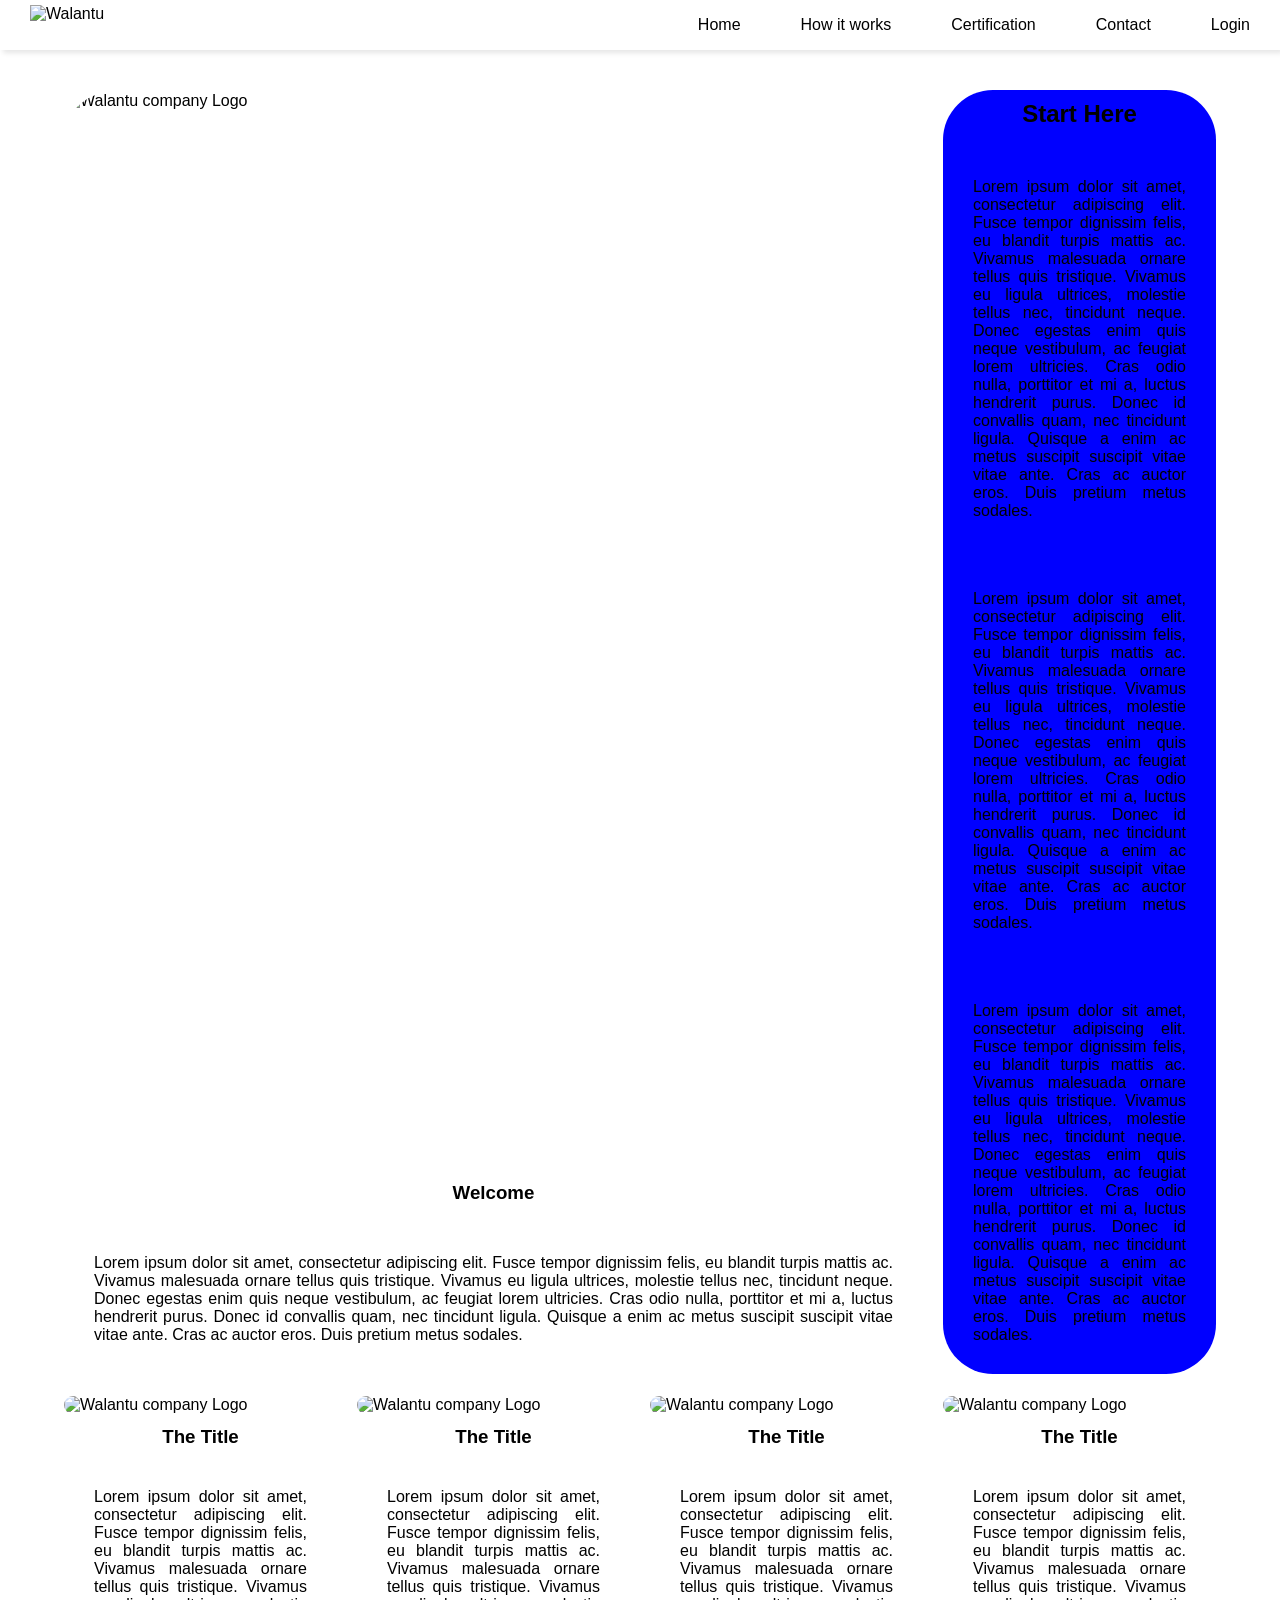
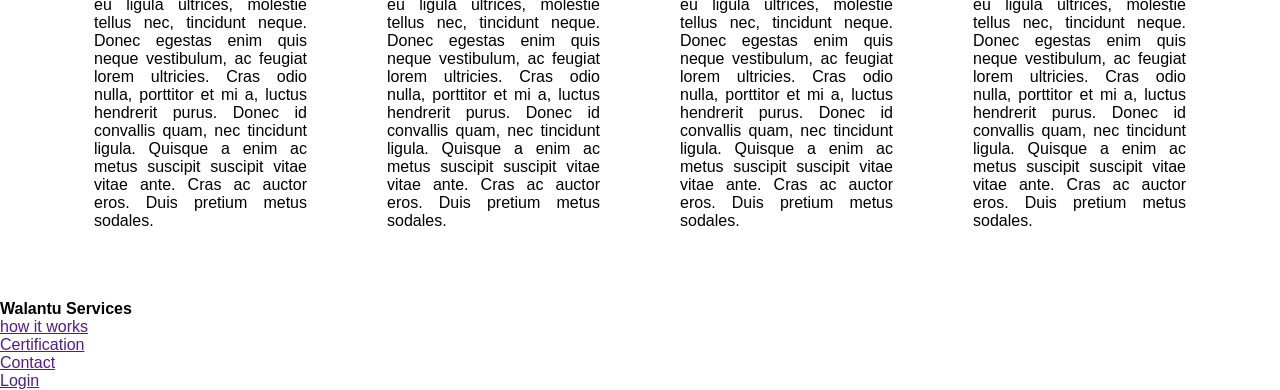
==== index.html @ da6b4ffc "Add files via upload" ====
<!DOCTYPE html>
<html lang="en">

<head>
	<meta charset="UTF-8">
	<meta name="viewport" content="width=device-width, initial-scale=1.0">
	<link rel="preconnect" href="https://fonts.googleapis.com">
	<link rel="preconnect" href="https://fonts.gstatic.com" crossorigin>
	<link
		href="https://fonts.googleapis.com/css2?family=Inter:ital,opsz,wght@0,14..32,100..900;1,14..32,100..900&family=Roboto:ital,wght@0,100..900;1,100..900&display=swap"
		rel="stylesheet">
	<link rel="stylesheet" href="styles.css">
	<script defer src="script.js" defer></script>

<meta charset="utf-8" />
	<meta name="viewport" content="width=device-width, initial-scale=1" />
	


	<title>Walantu Services</title>
</head>

<body>
	
	<nav>
		<ul class="sidebar">
		  <li onclick=hideSidebar()><a href="#"><svg xmlns="http://www.w3.org/2000/svg" height="26" viewBox="0 96 960 960" width="26"><path d="m249 849-42-42 231-231-231-231 42-42 231 231 231-231 42 42-231 231 231 231-42 42-231-231-231 231Z"/></svg></a></li>
		  <li><a href="#">Home</a></li>
		  <li><a href="#">How it works</a></li>
		  <li><a href="#">Certification</a></li>
		  <li><a href="#">Contact</a></li>
		  <li><a href="#">Start Here</a></li>
		</ul>
		<ul>
		  <li><a href="index.html">
			<img src="images/logoFull.png" height="40" alt="Walantu"></a>
		  </li>
		  <li class="hideOnMobile"><a href="#">Home</a></li>
		  <li class="hideOnMobile"><a href="#">How it works</a></li>
		  <li class="hideOnMobile"><a href="#">Certification</a></li>
		  <li class="hideOnMobile"><a href="#">Contact</a></li>
		  <li class="hideOnMobile"><a href="#">Login</a></li>
		  <li class="menu-button" onclick=showSidebar()><a href="#"><svg xmlns="http://www.w3.org/2000/svg" height="26" viewBox="0 96 960 960" width="26"><path d="M120 816v-60h720v60H120Zm0-210v-60h720v60H120Zm0-210v-60h720v60H120Z"/></svg></a></li>
		</ul>
	  </nav>
	  
		
		
		<section class="grid-container">
			<article class="grid-card">
				<img 
					class="card-image-a" 
					src="./images/Thank-1.jpg" 
					alt="Walantu company Logo"/>
				<h1>Welcome</h1>
				<p>Lorem ipsum dolor sit amet, consectetur adipiscing elit. Fusce tempor dignissim felis,
					eu blandit turpis mattis ac. Vivamus malesuada ornare tellus quis tristique. Vivamus eu
					ligula ultrices, molestie tellus nec, tincidunt neque. Donec egestas enim quis neque
					vestibulum, ac feugiat lorem ultricies. Cras odio nulla, porttitor et mi a, luctus
					hendrerit purus. Donec id convallis quam, nec tincidunt ligula. Quisque a enim ac metus
					suscipit suscipit vitae vitae ante. Cras ac auctor eros. Duis pretium metus sodales.</p>				
			</article>
			
			<article class="grid-card">
				<h2>Start Here</h2>
				
				<p>Lorem ipsum dolor sit amet, consectetur adipiscing elit. Fusce tempor dignissim felis,
					eu blandit turpis mattis ac. Vivamus malesuada ornare tellus quis tristique. Vivamus eu
					ligula ultrices, molestie tellus nec, tincidunt neque. Donec egestas enim quis neque
					vestibulum, ac feugiat lorem ultricies. Cras odio nulla, porttitor et mi a, luctus
					hendrerit purus. Donec id convallis quam, nec tincidunt ligula. Quisque a enim ac metus
					suscipit suscipit vitae vitae ante. Cras ac auctor eros. Duis pretium metus sodales.</p>
					
					<p>Lorem ipsum dolor sit amet, consectetur adipiscing elit. Fusce tempor dignissim felis,
					eu blandit turpis mattis ac. Vivamus malesuada ornare tellus quis tristique. Vivamus eu
					ligula ultrices, molestie tellus nec, tincidunt neque. Donec egestas enim quis neque
					vestibulum, ac feugiat lorem ultricies. Cras odio nulla, porttitor et mi a, luctus
					hendrerit purus. Donec id convallis quam, nec tincidunt ligula. Quisque a enim ac metus
					suscipit suscipit vitae vitae ante. Cras ac auctor eros. Duis pretium metus sodales.</p>
					
					<p>Lorem ipsum dolor sit amet, consectetur adipiscing elit. Fusce tempor dignissim felis,
					eu blandit turpis mattis ac. Vivamus malesuada ornare tellus quis tristique. Vivamus eu
					ligula ultrices, molestie tellus nec, tincidunt neque. Donec egestas enim quis neque
					vestibulum, ac feugiat lorem ultricies. Cras odio nulla, porttitor et mi a, luctus
					hendrerit purus. Donec id convallis quam, nec tincidunt ligula. Quisque a enim ac metus
					suscipit suscipit vitae vitae ante. Cras ac auctor eros. Duis pretium metus sodales.</p>				
			</article>
			
			<article class="grid-card">
				<img 
					class="card-image" 
					src="./images/man-1.jpg" 
					alt="Walantu company Logo"/>
				<h3>The Title</h3>
				<p>Lorem ipsum dolor sit amet, consectetur adipiscing elit. Fusce tempor dignissim felis,
					eu blandit turpis mattis ac. Vivamus malesuada ornare tellus quis tristique. Vivamus eu
					ligula ultrices, molestie tellus nec, tincidunt neque. Donec egestas enim quis neque
					vestibulum, ac feugiat lorem ultricies. Cras odio nulla, porttitor et mi a, luctus
					hendrerit purus. Donec id convallis quam, nec tincidunt ligula. Quisque a enim ac metus
					suscipit suscipit vitae vitae ante. Cras ac auctor eros. Duis pretium metus sodales.</p>				
			</article>
			
			<article class="grid-card">
				<img 
					class="card-image" 
					src="./images/man-2.jpg" 
					alt="Walantu company Logo"/>
				<h3>The Title</h3>
				<p>Lorem ipsum dolor sit amet, consectetur adipiscing elit. Fusce tempor dignissim felis,
					eu blandit turpis mattis ac. Vivamus malesuada ornare tellus quis tristique. Vivamus eu
					ligula ultrices, molestie tellus nec, tincidunt neque. Donec egestas enim quis neque
					vestibulum, ac feugiat lorem ultricies. Cras odio nulla, porttitor et mi a, luctus
					hendrerit purus. Donec id convallis quam, nec tincidunt ligula. Quisque a enim ac metus
					suscipit suscipit vitae vitae ante. Cras ac auctor eros. Duis pretium metus sodales.</p>				
			</article>
			
			<article class="grid-card">
				<img 
					class="card-image" 
					src="./images/man-3.jpg" 
					alt="Walantu company Logo"/>
				<h3>The Title</h3>
				<p>Lorem ipsum dolor sit amet, consectetur adipiscing elit. Fusce tempor dignissim felis,
					eu blandit turpis mattis ac. Vivamus malesuada ornare tellus quis tristique. Vivamus eu
					ligula ultrices, molestie tellus nec, tincidunt neque. Donec egestas enim quis neque
					vestibulum, ac feugiat lorem ultricies. Cras odio nulla, porttitor et mi a, luctus
					hendrerit purus. Donec id convallis quam, nec tincidunt ligula. Quisque a enim ac metus
					suscipit suscipit vitae vitae ante. Cras ac auctor eros. Duis pretium metus sodales.</p>				
			</article>
			
			<article class="grid-card">
				<img 
					class="card-image" 
					src="./images/man-4.jpg" 
					alt="Walantu company Logo"/>
				<h3>The Title</h3>
				<p>Lorem ipsum dolor sit amet, consectetur adipiscing elit. Fusce tempor dignissim felis,
					eu blandit turpis mattis ac. Vivamus malesuada ornare tellus quis tristique. Vivamus eu
					ligula ultrices, molestie tellus nec, tincidunt neque. Donec egestas enim quis neque
					vestibulum, ac feugiat lorem ultricies. Cras odio nulla, porttitor et mi a, luctus
					hendrerit purus. Donec id convallis quam, nec tincidunt ligula. Quisque a enim ac metus
					suscipit suscipit vitae vitae ante. Cras ac auctor eros. Duis pretium metus sodales.</p>				
			</article>
			
		</section>
		
		<!-- Footer -->
		
		<footer>
			<div class="footer-container">
				<div class="row">
					<div class="footer-col">
						<h4>Walantu Services</h4>
						<ul>
							<li><a href="">how it works</a></li>
							<li><a href="">Certification</a></li>
							<li><a href="">Contact</a></li>
							<li><a href="">Login</a></li>
						</ul>
					</div>
			</div>
		</footer>
	
	
	
	
	
</body>
---- styles.css ----
*{
  margin: 0;
  padding: 0;
}
body{
  min-height: 100vh;
  background: url('laptop.jpg');
  background-size: cover;
  background-repeat: no-repeat;
  background-position: center;
  font-family: 'Segoe UI', Tahoma, Geneva, Verdana, sans-serif;
}

p {
	text-align: justify; 
	padding:30px;
}

h1,h2{
	padding: 10px;
}

/* Header*/

nav{
  background-color: white;
  box-shadow: 3px 3px 5px rgba(0, 0, 0, 0.1);
}
nav ul{
  width: 100%;
  list-style: none;
  display: flex;
  justify-content: flex-end;
  align-items: center;
}
nav li{
  height: 50px;
}

nav a{
  height: 100%;
  padding: 0 30px;
  text-decoration: none;
  display: flex;
  align-items: center;
  color: black;
}
nav a:hover{
  background-color: #f0f0f0;
  transition: background-color 0.3s ease;
}
nav li:first-child{
  margin-right: auto;
}
.sidebar{
  position: fixed;
  top: 0; 
  right: 0;
  height: 100vh;
  width: 250px;
  background-color: rgba(255, 255, 255, 0.15);
  backdrop-filter: blur(12px);
  box-shadow: -10px 0 10px rgba(0, 0, 0, 0.1);
  list-style: none;
  display: none;
  flex-direction: column;
  align-items: flex-start;
  justify-content: flex-start;
}
.sidebar li{
  width: 100%;
}
.sidebar a{
  width: 100%;
}
.menu-button{
  display: none;
}
@media(max-width: 800px){
  .hideOnMobile{
	display: none;
  }
  .menu-button{
	display: block;
  }
}
@media(max-width: 400px){
  .sidebar{
	width: 100%;
  }
}

.title: {
	margin-bottom: 2rem;
	padding: 5px;
}

/* Main Page*/
.grid-container {
	display: grid;
  width: 90%;
  box-align: center;
  margin: auto;
	grid-template-columns: repeat(4, 1fr);
	padding: 40px;
	gap: 20px;
}

.grid-card {
	display: flex;
	background: white;
	gap: 10px;
	flex-direction: column;
	align-items: center;
	grid-column: span 4;
}

.grid-card img {
	width: 100%;
	height: 100%;
	border-radius: 50px;
	object-fit: cover;
	padding: 2px;
}


@media (min-width: 600px) {
	.grid-card {
		flex-direction: column;
		
	}	
}

@media (min-width: 1200px) {
	.grid-card {
		grid-column: span 1;
	}	
	
	.grid-card:nth-child(1){
		grid-column: span 3;	
	}
	.grid-card:nth-child(2){
		grid-column: span 1;
		grid-column-start: 4;
		background: blue 3px;
		border-radius: 50px;
	}
	
	.grid-card:nth-child(7){
		grid-column: span 4;
		height: 100px;
		background-color: red;
		padding: none;	
	}
}

.card-image {
	width: 120px;
}


/* ---- Footer ---*/
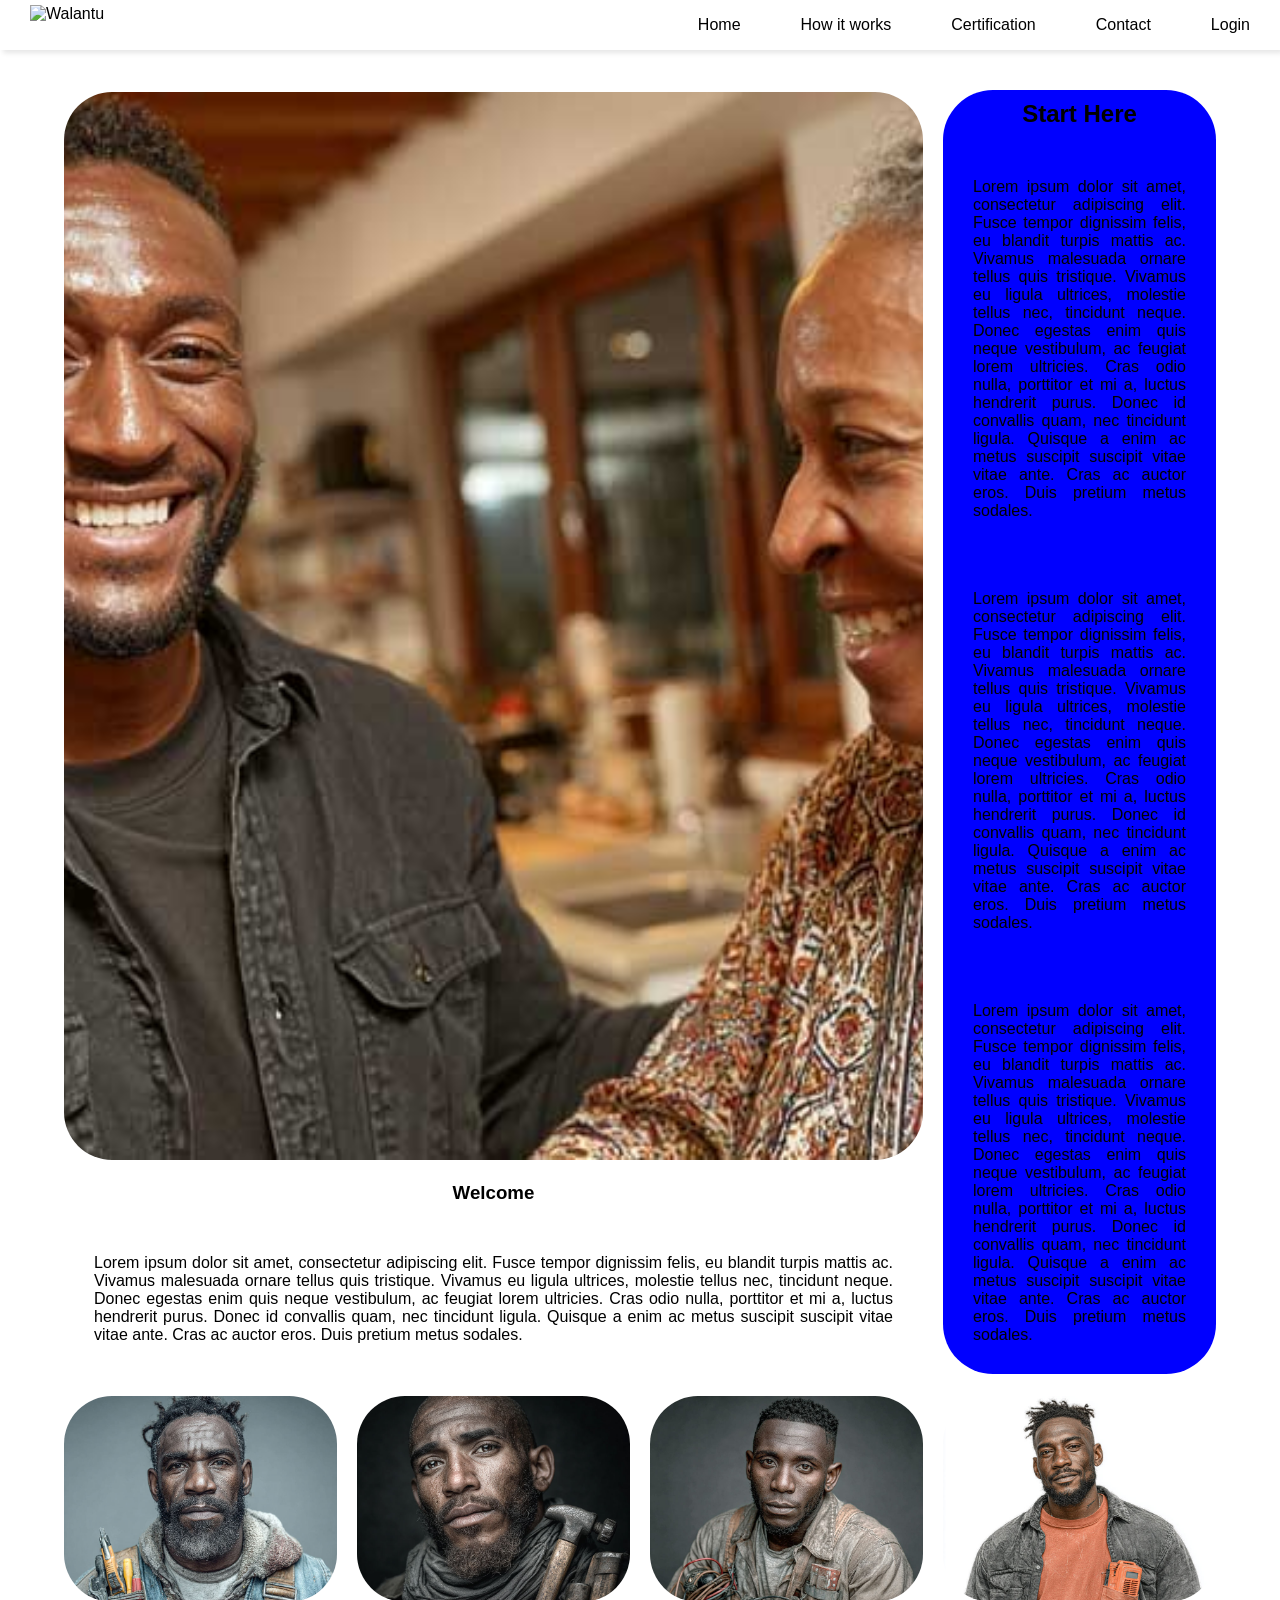
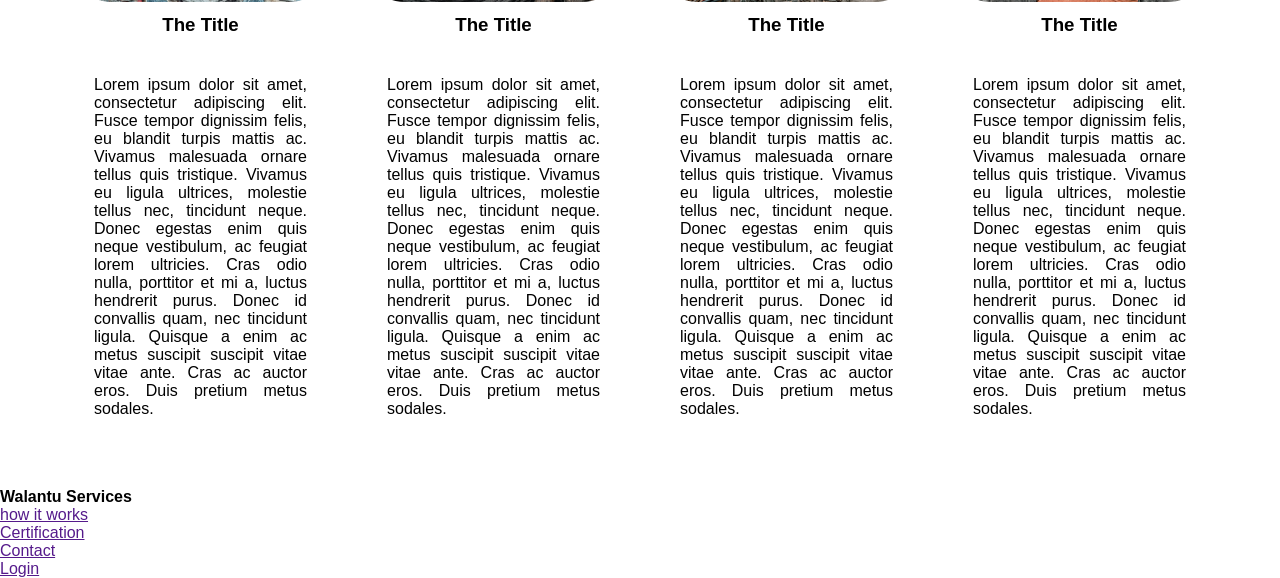
==== commit ade1b03b: "Update index.html" ====
--- a/index.html
+++ b/index.html
@@ -50,7 +50,7 @@
 			<article class="grid-card">
 				<img 
 					class="card-image-a" 
-					src="./images/Thank-1.jpg" 
+					src="./myfolder/Thank-1.jpg" 
 					alt="Walantu company Logo"/>
 				<h1>Welcome</h1>
 				<p>Lorem ipsum dolor sit amet, consectetur adipiscing elit. Fusce tempor dignissim felis,
@@ -89,7 +89,7 @@
 			<article class="grid-card">
 				<img 
 					class="card-image" 
-					src="./images/man-1.jpg" 
+					src="./myfolder/man-1.jpg" 
 					alt="Walantu company Logo"/>
 				<h3>The Title</h3>
 				<p>Lorem ipsum dolor sit amet, consectetur adipiscing elit. Fusce tempor dignissim felis,
@@ -103,7 +103,7 @@
 			<article class="grid-card">
 				<img 
 					class="card-image" 
-					src="./images/man-2.jpg" 
+					src="./myfolder/man-2.jpg" 
 					alt="Walantu company Logo"/>
 				<h3>The Title</h3>
 				<p>Lorem ipsum dolor sit amet, consectetur adipiscing elit. Fusce tempor dignissim felis,
@@ -117,7 +117,7 @@
 			<article class="grid-card">
 				<img 
 					class="card-image" 
-					src="./images/man-3.jpg" 
+					src="./myfolder/man-3.jpg" 
 					alt="Walantu company Logo"/>
 				<h3>The Title</h3>
 				<p>Lorem ipsum dolor sit amet, consectetur adipiscing elit. Fusce tempor dignissim felis,
@@ -131,7 +131,7 @@
 			<article class="grid-card">
 				<img 
 					class="card-image" 
-					src="./images/man-4.jpg" 
+					src="./myfolder/man-4.jpg" 
 					alt="Walantu company Logo"/>
 				<h3>The Title</h3>
 				<p>Lorem ipsum dolor sit amet, consectetur adipiscing elit. Fusce tempor dignissim felis,
@@ -165,4 +165,4 @@
 	
 	
 	
-</body>+</body>
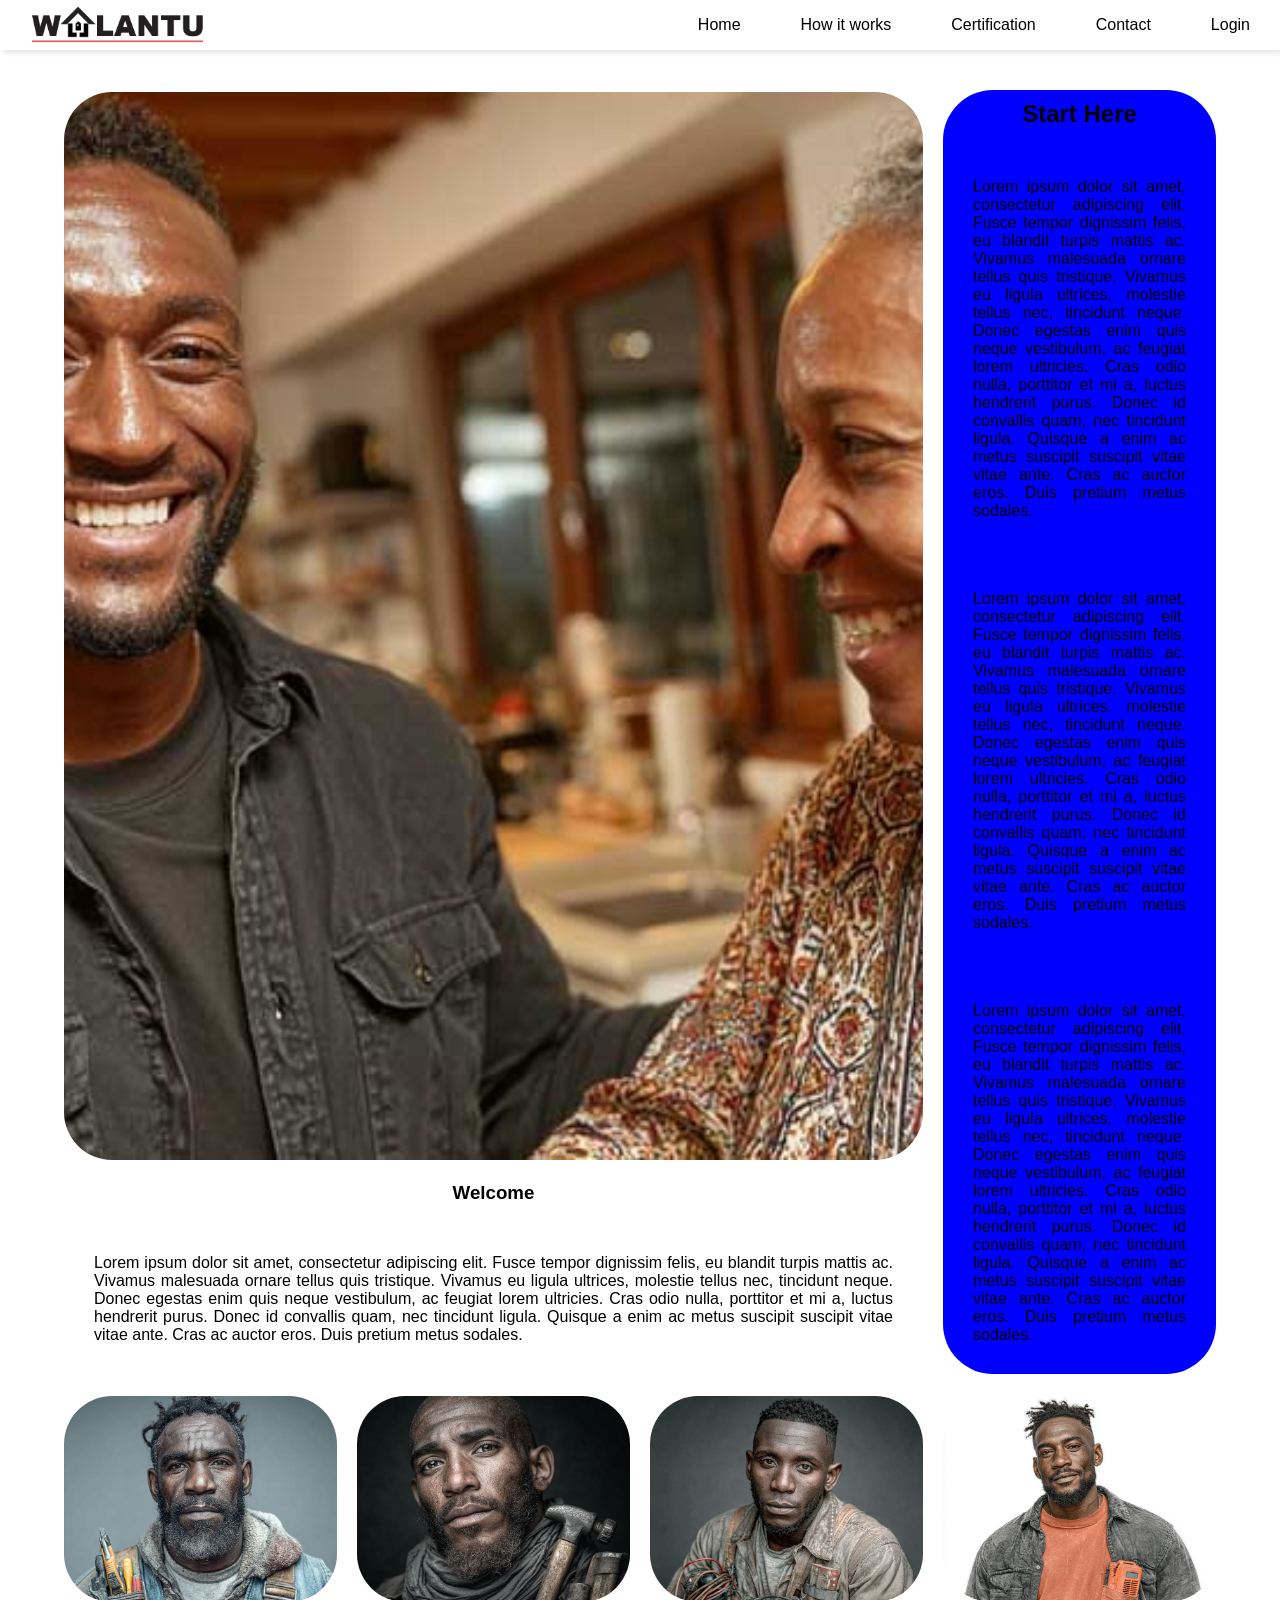
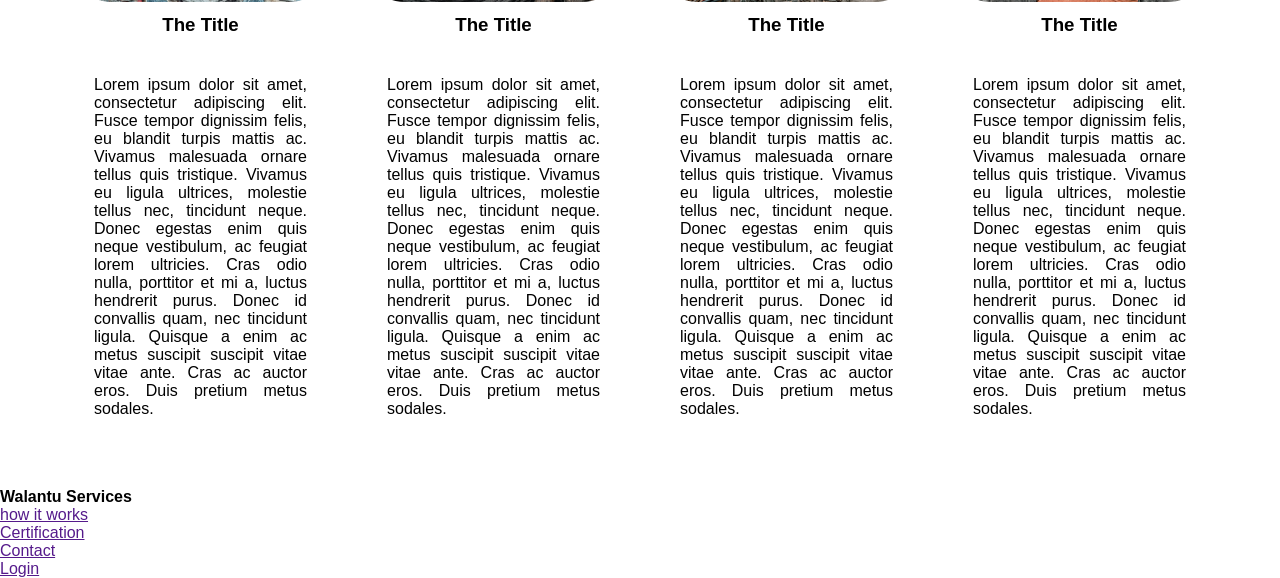
==== commit 10b33c70: "Update index.html" ====
--- a/index.html
+++ b/index.html
@@ -33,7 +33,7 @@
 		</ul>
 		<ul>
 		  <li><a href="index.html">
-			<img src="images/logoFull.png" height="40" alt="Walantu"></a>
+			<img src="myfolder/logoFull.png" height="40" alt="Walantu"></a>
 		  </li>
 		  <li class="hideOnMobile"><a href="#">Home</a></li>
 		  <li class="hideOnMobile"><a href="#">How it works</a></li>
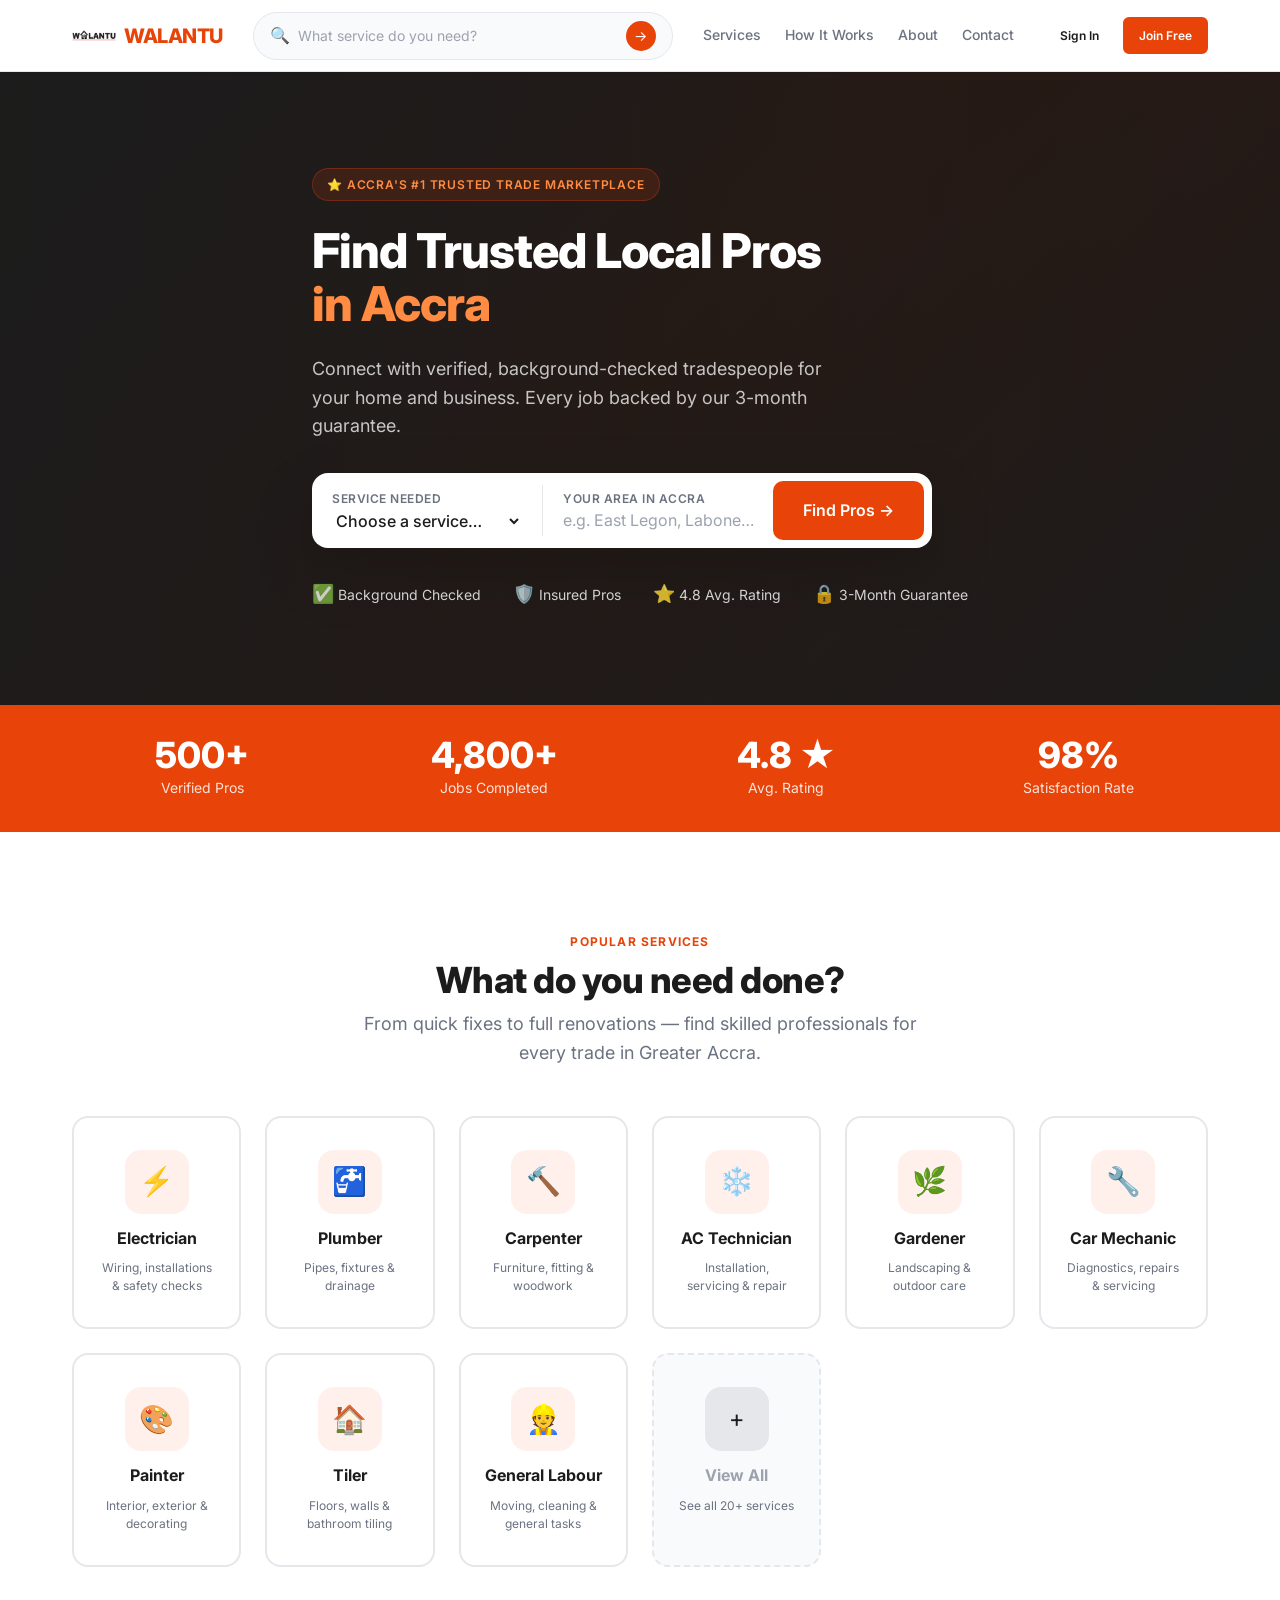
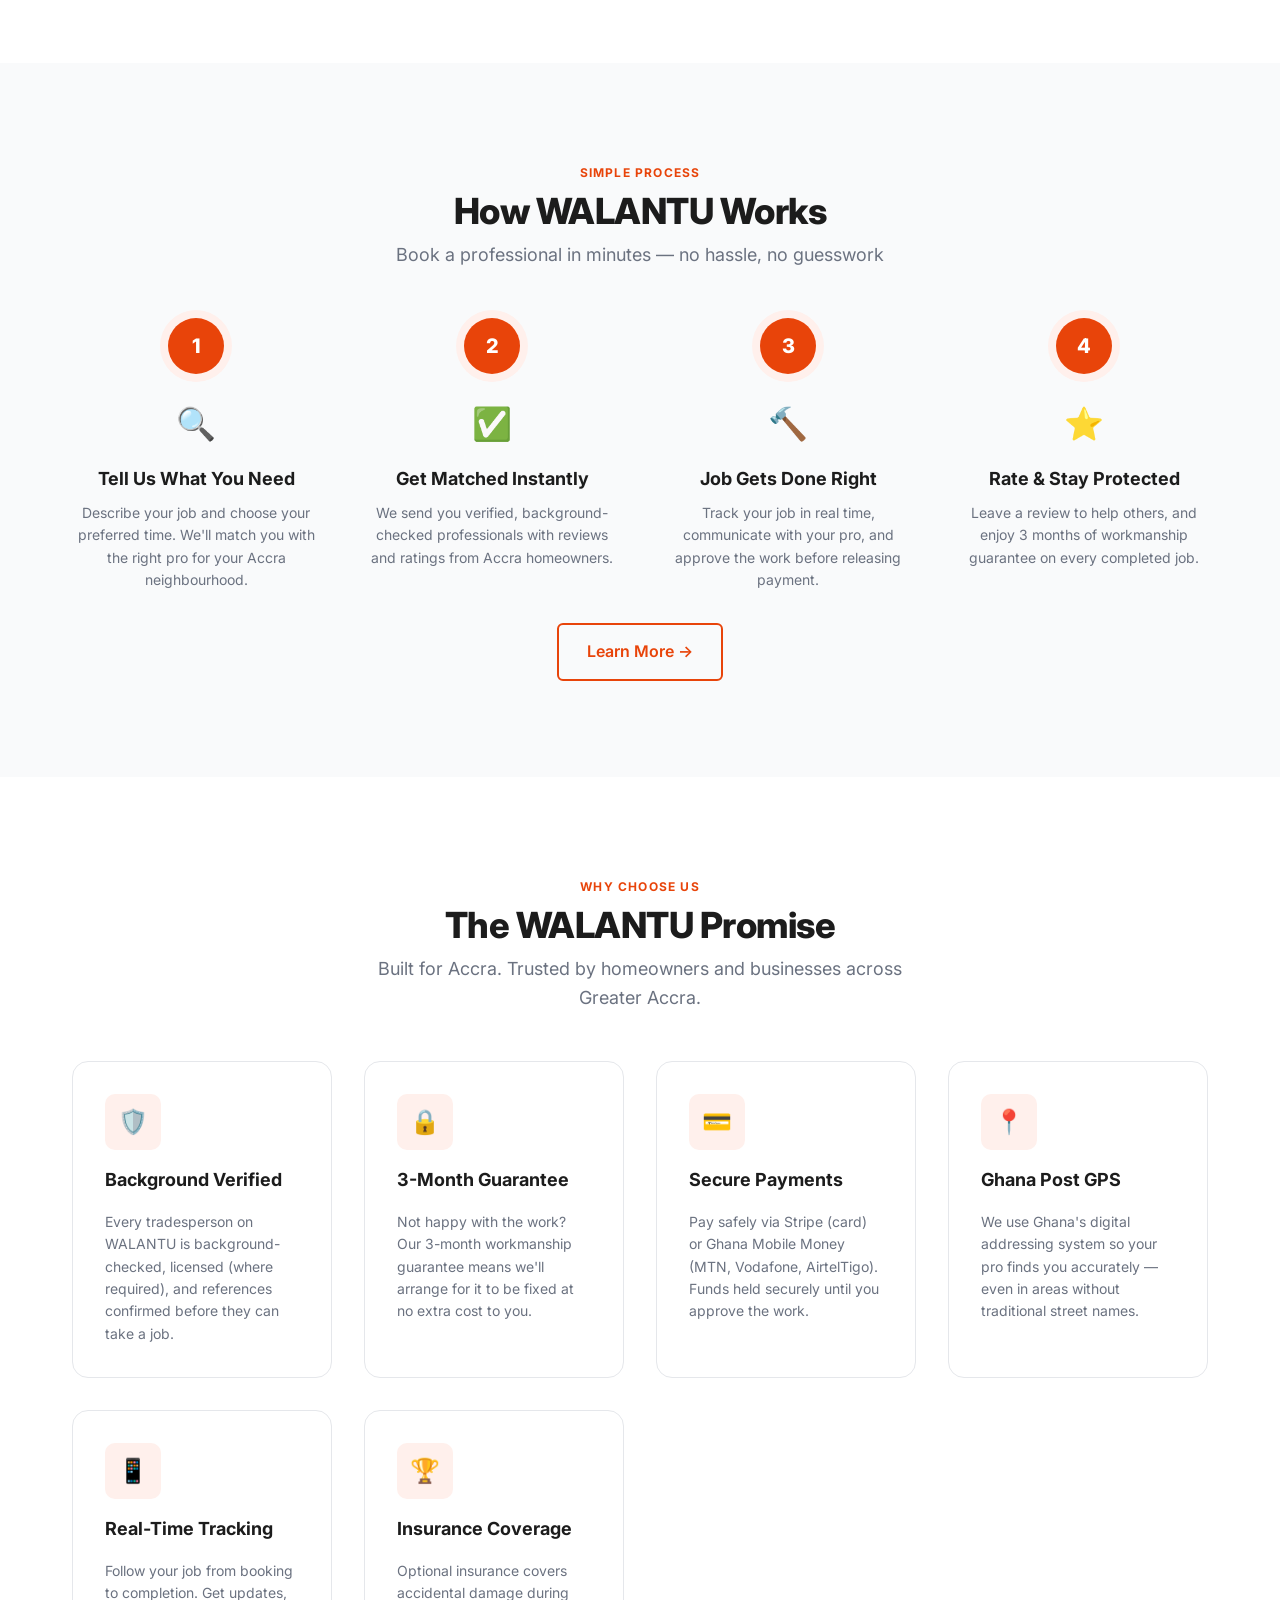
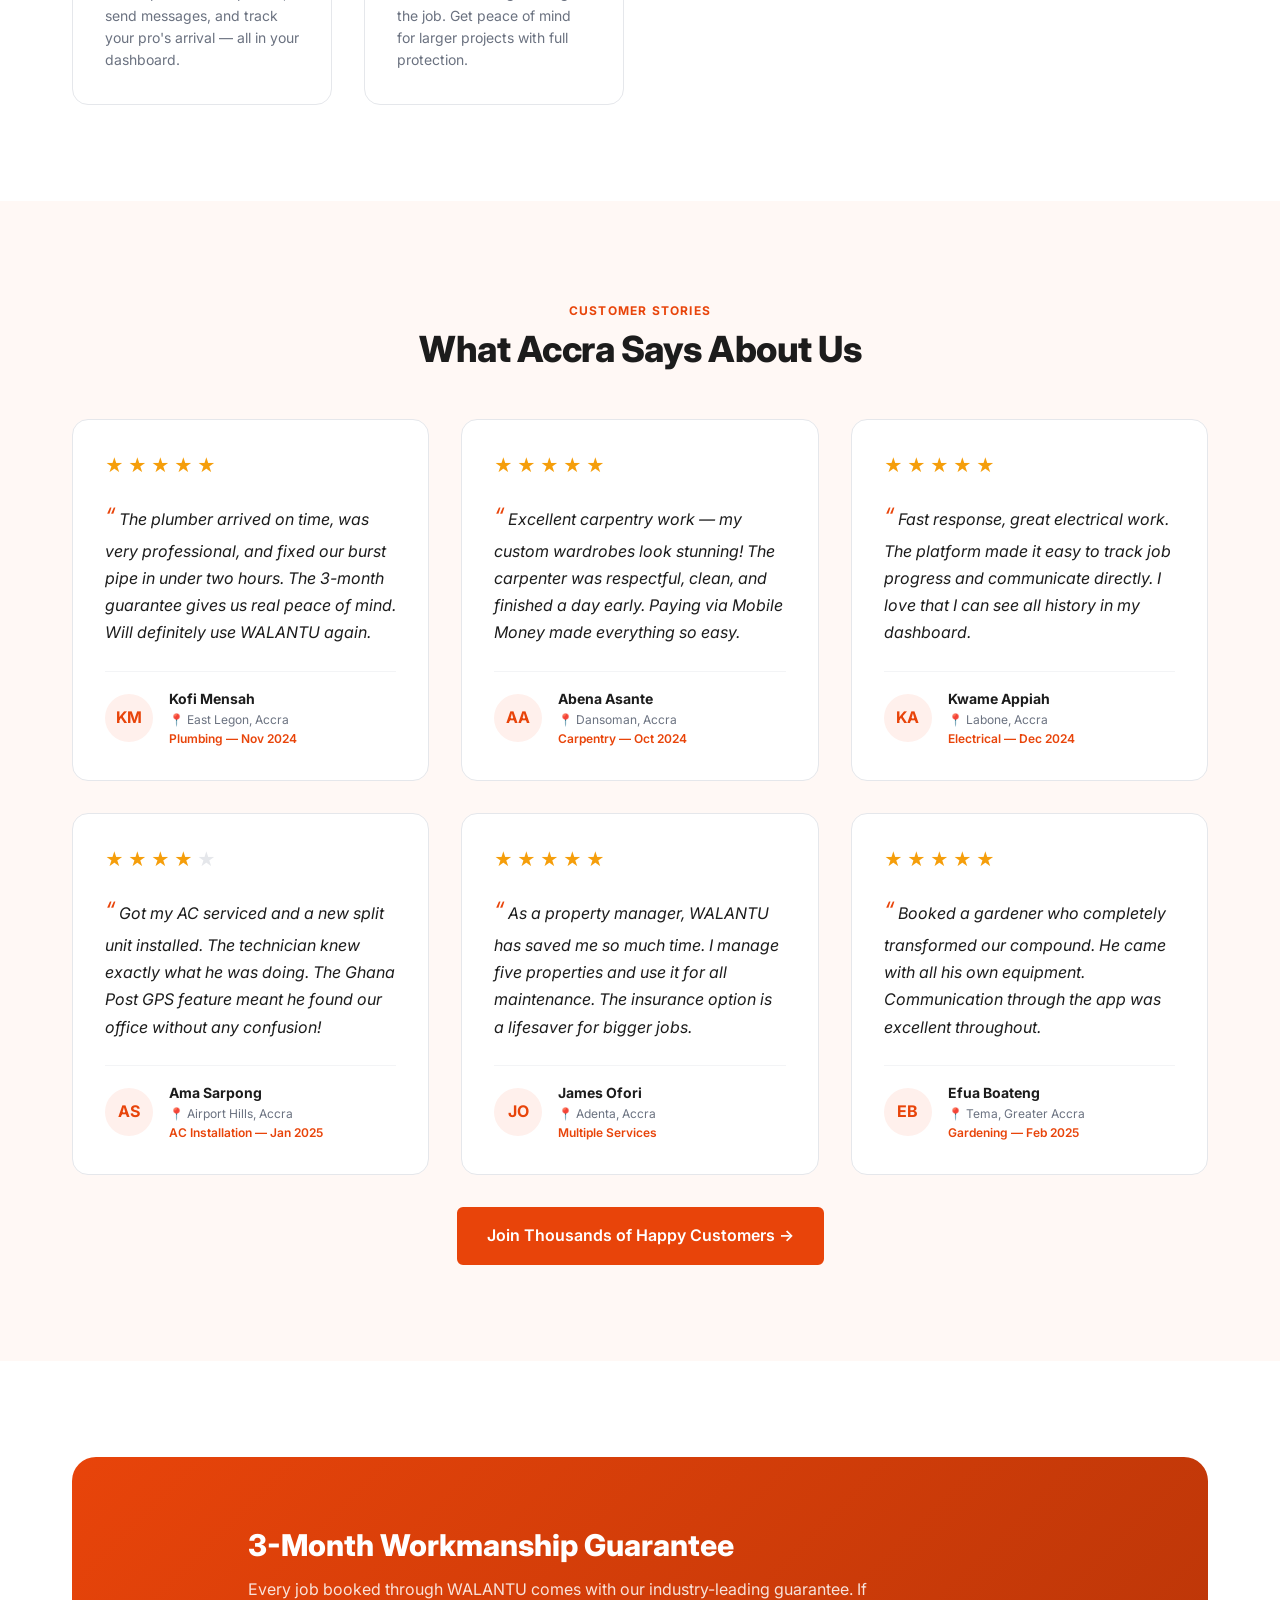
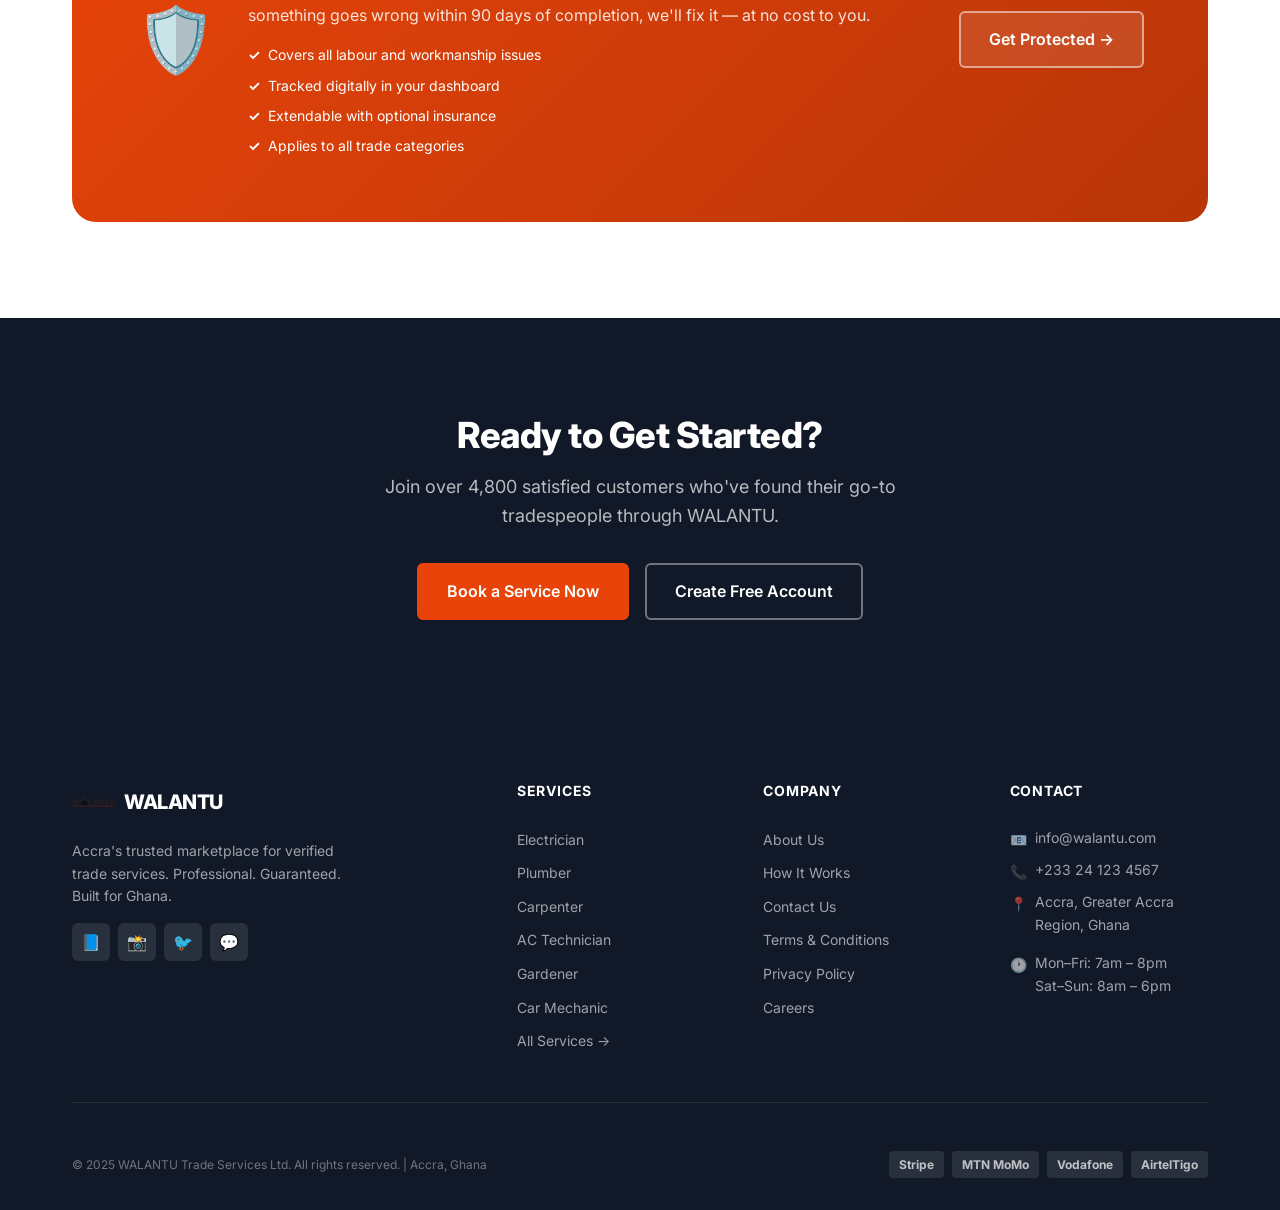
==== commit 4a2aec79: "Walantu: African portal for handymen and women Made-with: Cursor" ====
--- a/index.html
+++ b/index.html
@@ -1,168 +1,608 @@
 <!DOCTYPE html>
 <html lang="en">
-
 <head>
-	<meta charset="UTF-8">
-	<meta name="viewport" content="width=device-width, initial-scale=1.0">
-	<link rel="preconnect" href="https://fonts.googleapis.com">
-	<link rel="preconnect" href="https://fonts.gstatic.com" crossorigin>
-	<link
-		href="https://fonts.googleapis.com/css2?family=Inter:ital,opsz,wght@0,14..32,100..900;1,14..32,100..900&family=Roboto:ital,wght@0,100..900;1,100..900&display=swap"
-		rel="stylesheet">
-	<link rel="stylesheet" href="styles.css">
-	<script defer src="script.js" defer></script>
-
-<meta charset="utf-8" />
-	<meta name="viewport" content="width=device-width, initial-scale=1" />
-	
-
-
-	<title>Walantu Services</title>
+    <meta charset="UTF-8">
+    <meta name="viewport" content="width=device-width, initial-scale=1.0">
+    <meta name="description" content="WALANTU — Accra's trusted marketplace for verified tradespeople. Find electricians, plumbers, carpenters, AC technicians and more. Backed by a 3-month work guarantee.">
+    <title>WALANTU | Find Trusted Trade Services in Accra, Ghana</title>
+    <link rel="stylesheet" href="css/style.css">
+    <link rel="preconnect" href="https://fonts.googleapis.com">
+    <link rel="preconnect" href="https://fonts.gstatic.com" crossorigin>
+    <link href="https://fonts.googleapis.com/css2?family=Inter:wght@300;400;500;600;700;800&display=swap" rel="stylesheet">
 </head>
-
 <body>
-	
-	<nav>
-		<ul class="sidebar">
-		  <li onclick=hideSidebar()><a href="#"><svg xmlns="http://www.w3.org/2000/svg" height="26" viewBox="0 96 960 960" width="26"><path d="m249 849-42-42 231-231-231-231 42-42 231 231 231-231 42 42-231 231 231 231-42 42-231-231-231 231Z"/></svg></a></li>
-		  <li><a href="#">Home</a></li>
-		  <li><a href="#">How it works</a></li>
-		  <li><a href="#">Certification</a></li>
-		  <li><a href="#">Contact</a></li>
-		  <li><a href="#">Start Here</a></li>
-		</ul>
-		<ul>
-		  <li><a href="index.html">
-			<img src="myfolder/logoFull.png" height="40" alt="Walantu"></a>
-		  </li>
-		  <li class="hideOnMobile"><a href="#">Home</a></li>
-		  <li class="hideOnMobile"><a href="#">How it works</a></li>
-		  <li class="hideOnMobile"><a href="#">Certification</a></li>
-		  <li class="hideOnMobile"><a href="#">Contact</a></li>
-		  <li class="hideOnMobile"><a href="#">Login</a></li>
-		  <li class="menu-button" onclick=showSidebar()><a href="#"><svg xmlns="http://www.w3.org/2000/svg" height="26" viewBox="0 96 960 960" width="26"><path d="M120 816v-60h720v60H120Zm0-210v-60h720v60H120Zm0-210v-60h720v60H120Z"/></svg></a></li>
-		</ul>
-	  </nav>
-	  
-		
-		
-		<section class="grid-container">
-			<article class="grid-card">
-				<img 
-					class="card-image-a" 
-					src="./myfolder/Thank-1.jpg" 
-					alt="Walantu company Logo"/>
-				<h1>Welcome</h1>
-				<p>Lorem ipsum dolor sit amet, consectetur adipiscing elit. Fusce tempor dignissim felis,
-					eu blandit turpis mattis ac. Vivamus malesuada ornare tellus quis tristique. Vivamus eu
-					ligula ultrices, molestie tellus nec, tincidunt neque. Donec egestas enim quis neque
-					vestibulum, ac feugiat lorem ultricies. Cras odio nulla, porttitor et mi a, luctus
-					hendrerit purus. Donec id convallis quam, nec tincidunt ligula. Quisque a enim ac metus
-					suscipit suscipit vitae vitae ante. Cras ac auctor eros. Duis pretium metus sodales.</p>				
-			</article>
-			
-			<article class="grid-card">
-				<h2>Start Here</h2>
-				
-				<p>Lorem ipsum dolor sit amet, consectetur adipiscing elit. Fusce tempor dignissim felis,
-					eu blandit turpis mattis ac. Vivamus malesuada ornare tellus quis tristique. Vivamus eu
-					ligula ultrices, molestie tellus nec, tincidunt neque. Donec egestas enim quis neque
-					vestibulum, ac feugiat lorem ultricies. Cras odio nulla, porttitor et mi a, luctus
-					hendrerit purus. Donec id convallis quam, nec tincidunt ligula. Quisque a enim ac metus
-					suscipit suscipit vitae vitae ante. Cras ac auctor eros. Duis pretium metus sodales.</p>
-					
-					<p>Lorem ipsum dolor sit amet, consectetur adipiscing elit. Fusce tempor dignissim felis,
-					eu blandit turpis mattis ac. Vivamus malesuada ornare tellus quis tristique. Vivamus eu
-					ligula ultrices, molestie tellus nec, tincidunt neque. Donec egestas enim quis neque
-					vestibulum, ac feugiat lorem ultricies. Cras odio nulla, porttitor et mi a, luctus
-					hendrerit purus. Donec id convallis quam, nec tincidunt ligula. Quisque a enim ac metus
-					suscipit suscipit vitae vitae ante. Cras ac auctor eros. Duis pretium metus sodales.</p>
-					
-					<p>Lorem ipsum dolor sit amet, consectetur adipiscing elit. Fusce tempor dignissim felis,
-					eu blandit turpis mattis ac. Vivamus malesuada ornare tellus quis tristique. Vivamus eu
-					ligula ultrices, molestie tellus nec, tincidunt neque. Donec egestas enim quis neque
-					vestibulum, ac feugiat lorem ultricies. Cras odio nulla, porttitor et mi a, luctus
-					hendrerit purus. Donec id convallis quam, nec tincidunt ligula. Quisque a enim ac metus
-					suscipit suscipit vitae vitae ante. Cras ac auctor eros. Duis pretium metus sodales.</p>				
-			</article>
-			
-			<article class="grid-card">
-				<img 
-					class="card-image" 
-					src="./myfolder/man-1.jpg" 
-					alt="Walantu company Logo"/>
-				<h3>The Title</h3>
-				<p>Lorem ipsum dolor sit amet, consectetur adipiscing elit. Fusce tempor dignissim felis,
-					eu blandit turpis mattis ac. Vivamus malesuada ornare tellus quis tristique. Vivamus eu
-					ligula ultrices, molestie tellus nec, tincidunt neque. Donec egestas enim quis neque
-					vestibulum, ac feugiat lorem ultricies. Cras odio nulla, porttitor et mi a, luctus
-					hendrerit purus. Donec id convallis quam, nec tincidunt ligula. Quisque a enim ac metus
-					suscipit suscipit vitae vitae ante. Cras ac auctor eros. Duis pretium metus sodales.</p>				
-			</article>
-			
-			<article class="grid-card">
-				<img 
-					class="card-image" 
-					src="./myfolder/man-2.jpg" 
-					alt="Walantu company Logo"/>
-				<h3>The Title</h3>
-				<p>Lorem ipsum dolor sit amet, consectetur adipiscing elit. Fusce tempor dignissim felis,
-					eu blandit turpis mattis ac. Vivamus malesuada ornare tellus quis tristique. Vivamus eu
-					ligula ultrices, molestie tellus nec, tincidunt neque. Donec egestas enim quis neque
-					vestibulum, ac feugiat lorem ultricies. Cras odio nulla, porttitor et mi a, luctus
-					hendrerit purus. Donec id convallis quam, nec tincidunt ligula. Quisque a enim ac metus
-					suscipit suscipit vitae vitae ante. Cras ac auctor eros. Duis pretium metus sodales.</p>				
-			</article>
-			
-			<article class="grid-card">
-				<img 
-					class="card-image" 
-					src="./myfolder/man-3.jpg" 
-					alt="Walantu company Logo"/>
-				<h3>The Title</h3>
-				<p>Lorem ipsum dolor sit amet, consectetur adipiscing elit. Fusce tempor dignissim felis,
-					eu blandit turpis mattis ac. Vivamus malesuada ornare tellus quis tristique. Vivamus eu
-					ligula ultrices, molestie tellus nec, tincidunt neque. Donec egestas enim quis neque
-					vestibulum, ac feugiat lorem ultricies. Cras odio nulla, porttitor et mi a, luctus
-					hendrerit purus. Donec id convallis quam, nec tincidunt ligula. Quisque a enim ac metus
-					suscipit suscipit vitae vitae ante. Cras ac auctor eros. Duis pretium metus sodales.</p>				
-			</article>
-			
-			<article class="grid-card">
-				<img 
-					class="card-image" 
-					src="./myfolder/man-4.jpg" 
-					alt="Walantu company Logo"/>
-				<h3>The Title</h3>
-				<p>Lorem ipsum dolor sit amet, consectetur adipiscing elit. Fusce tempor dignissim felis,
-					eu blandit turpis mattis ac. Vivamus malesuada ornare tellus quis tristique. Vivamus eu
-					ligula ultrices, molestie tellus nec, tincidunt neque. Donec egestas enim quis neque
-					vestibulum, ac feugiat lorem ultricies. Cras odio nulla, porttitor et mi a, luctus
-					hendrerit purus. Donec id convallis quam, nec tincidunt ligula. Quisque a enim ac metus
-					suscipit suscipit vitae vitae ante. Cras ac auctor eros. Duis pretium metus sodales.</p>				
-			</article>
-			
-		</section>
-		
-		<!-- Footer -->
-		
-		<footer>
-			<div class="footer-container">
-				<div class="row">
-					<div class="footer-col">
-						<h4>Walantu Services</h4>
-						<ul>
-							<li><a href="">how it works</a></li>
-							<li><a href="">Certification</a></li>
-							<li><a href="">Contact</a></li>
-							<li><a href="">Login</a></li>
-						</ul>
-					</div>
-			</div>
-		</footer>
-	
-	
-	
-	
-	
+    <a href="#main-content" class="skip-link">Skip to main content</a>
+
+    <!-- ===== HEADER ===== -->
+    <header class="header" role="banner">
+        <div class="container header-container">
+            <a href="index.html" class="logo" aria-label="WALANTU Home">
+                <img src="images/logoFull.png" alt="WALANTU" width="44" height="44" onerror="this.style.display='none'">
+                <span class="logo-text">WALANTU</span>
+            </a>
+
+            <div class="header-search" role="search" aria-label="Quick service search">
+                <span style="font-size:16px;color:var(--text-muted);">🔍</span>
+                <input type="text" placeholder="What service do you need?" aria-label="Search for a service">
+                <button class="header-search-btn" aria-label="Search">→</button>
+            </div>
+
+            <nav class="nav" role="navigation" aria-label="Main navigation" id="main-nav">
+                <a href="services.html" class="nav-link">Services</a>
+                <a href="how-it-works.html" class="nav-link">How It Works</a>
+                <a href="about.html" class="nav-link">About</a>
+                <a href="contact.html" class="nav-link">Contact</a>
+            </nav>
+
+            <div class="header-actions">
+                <a href="registration.html" class="btn btn-ghost btn-sm">Sign In</a>
+                <a href="registration.html" class="btn btn-primary btn-sm">Join Free</a>
+            </div>
+
+            <button class="mobile-menu-toggle" aria-expanded="false" aria-controls="main-nav" aria-label="Open menu">
+                <span class="hamburger-line"></span>
+                <span class="hamburger-line"></span>
+                <span class="hamburger-line"></span>
+            </button>
+        </div>
+    </header>
+
+    <main id="main-content" role="main">
+
+        <!-- ===== HERO ===== -->
+        <section class="hero" aria-labelledby="hero-heading">
+            <div class="hero-bg" aria-hidden="true"></div>
+            <div class="hero-overlay" aria-hidden="true"></div>
+            <div class="container">
+                <div class="hero-content">
+                    <div class="hero-badge">
+                        <span class="icon">⭐</span>
+                        Accra's #1 Trusted Trade Marketplace
+                    </div>
+                    <h1 id="hero-heading" class="hero-title">
+                        Find Trusted Local Pros<br><span>in Accra</span>
+                    </h1>
+                    <p class="hero-subtitle">
+                        Connect with verified, background-checked tradespeople for your home and business. Every job backed by our 3-month guarantee.
+                    </p>
+
+                    <div class="hero-search" role="search" aria-label="Find a service">
+                        <div class="hero-search-field">
+                            <label for="hero-service">Service needed</label>
+                            <select id="hero-service" name="service">
+                                <option value="">Choose a service…</option>
+                                <option value="electrician">Electrician</option>
+                                <option value="plumber">Plumber</option>
+                                <option value="carpenter">Carpenter</option>
+                                <option value="ac-technician">AC Technician</option>
+                                <option value="gardener">Gardener</option>
+                                <option value="car-mechanic">Car Mechanic</option>
+                                <option value="labourer">General Labour</option>
+                                <option value="painter">Painter</option>
+                                <option value="tiler">Tiler</option>
+                            </select>
+                        </div>
+                        <div class="hero-search-divider" aria-hidden="true"></div>
+                        <div class="hero-search-field">
+                            <label for="hero-location">Your area in Accra</label>
+                            <input type="text" id="hero-location" name="location" placeholder="e.g. East Legon, Labone…" aria-label="Location in Accra">
+                        </div>
+                        <a href="booking.html" class="btn btn-primary btn-lg" onclick="handleHeroSearch(event)">
+                            Find Pros →
+                        </a>
+                    </div>
+
+                    <div class="hero-trust" aria-label="Trust indicators">
+                        <div class="hero-trust-item">
+                            <span class="icon">✅</span>
+                            Background Checked
+                        </div>
+                        <div class="hero-trust-item">
+                            <span class="icon">🛡️</span>
+                            Insured Pros
+                        </div>
+                        <div class="hero-trust-item">
+                            <span class="icon">⭐</span>
+                            4.8 Avg. Rating
+                        </div>
+                        <div class="hero-trust-item">
+                            <span class="icon">🔒</span>
+                            3-Month Guarantee
+                        </div>
+                    </div>
+                </div>
+            </div>
+        </section>
+
+        <!-- ===== STATS STRIP ===== -->
+        <div class="stats-strip" aria-label="Walantu statistics">
+            <div class="container">
+                <div class="stats-grid">
+                    <div class="stat-item" role="img" aria-label="500 plus verified pros">
+                        <div class="stat-item-number">500+</div>
+                        <div class="stat-item-label">Verified Pros</div>
+                    </div>
+                    <div class="stat-item" role="img" aria-label="4800 plus jobs completed">
+                        <div class="stat-item-number">4,800+</div>
+                        <div class="stat-item-label">Jobs Completed</div>
+                    </div>
+                    <div class="stat-item" role="img" aria-label="4.8 average star rating">
+                        <div class="stat-item-number">4.8 ★</div>
+                        <div class="stat-item-label">Avg. Rating</div>
+                    </div>
+                    <div class="stat-item" role="img" aria-label="98 percent satisfaction rate">
+                        <div class="stat-item-number">98%</div>
+                        <div class="stat-item-label">Satisfaction Rate</div>
+                    </div>
+                </div>
+            </div>
+        </div>
+
+        <!-- ===== SERVICE CATEGORIES ===== -->
+        <section class="section" aria-labelledby="categories-heading">
+            <div class="container">
+                <div class="section-header centered">
+                    <span class="section-label">Popular Services</span>
+                    <h2 id="categories-heading" class="section-title">What do you need done?</h2>
+                    <p class="section-subtitle">
+                        From quick fixes to full renovations — find skilled professionals for every trade in Greater Accra.
+                    </p>
+                </div>
+
+                <div class="categories-grid" role="list">
+
+                    <a href="booking.html?service=Electrician" class="category-card" role="listitem" aria-label="Book an Electrician">
+                        <div class="category-icon">⚡</div>
+                        <h3 class="category-title">Electrician</h3>
+                        <p class="category-description">Wiring, installations & safety checks</p>
+                    </a>
+
+                    <a href="booking.html?service=Plumber" class="category-card" role="listitem" aria-label="Book a Plumber">
+                        <div class="category-icon">🚰</div>
+                        <h3 class="category-title">Plumber</h3>
+                        <p class="category-description">Pipes, fixtures & drainage</p>
+                    </a>
+
+                    <a href="booking.html?service=Carpenter" class="category-card" role="listitem" aria-label="Book a Carpenter">
+                        <div class="category-icon">🔨</div>
+                        <h3 class="category-title">Carpenter</h3>
+                        <p class="category-description">Furniture, fitting & woodwork</p>
+                    </a>
+
+                    <a href="booking.html?service=AC Technician" class="category-card" role="listitem" aria-label="Book an AC Technician">
+                        <div class="category-icon">❄️</div>
+                        <h3 class="category-title">AC Technician</h3>
+                        <p class="category-description">Installation, servicing & repair</p>
+                    </a>
+
+                    <a href="booking.html?service=Gardener" class="category-card" role="listitem" aria-label="Book a Gardener">
+                        <div class="category-icon">🌿</div>
+                        <h3 class="category-title">Gardener</h3>
+                        <p class="category-description">Landscaping & outdoor care</p>
+                    </a>
+
+                    <a href="booking.html?service=Car Mechanic" class="category-card" role="listitem" aria-label="Book a Car Mechanic">
+                        <div class="category-icon">🔧</div>
+                        <h3 class="category-title">Car Mechanic</h3>
+                        <p class="category-description">Diagnostics, repairs & servicing</p>
+                    </a>
+
+                    <a href="booking.html?service=Painter" class="category-card" role="listitem" aria-label="Book a Painter">
+                        <div class="category-icon">🎨</div>
+                        <h3 class="category-title">Painter</h3>
+                        <p class="category-description">Interior, exterior & decorating</p>
+                    </a>
+
+                    <a href="booking.html?service=Tiler" class="category-card" role="listitem" aria-label="Book a Tiler">
+                        <div class="category-icon">🏠</div>
+                        <h3 class="category-title">Tiler</h3>
+                        <p class="category-description">Floors, walls & bathroom tiling</p>
+                    </a>
+
+                    <a href="booking.html?service=Labourer" class="category-card" role="listitem" aria-label="Book a General Labourer">
+                        <div class="category-icon">👷</div>
+                        <h3 class="category-title">General Labour</h3>
+                        <p class="category-description">Moving, cleaning & general tasks</p>
+                    </a>
+
+                    <a href="services.html" class="category-card" role="listitem" style="border-style:dashed; background:var(--bg-light);">
+                        <div class="category-icon" style="background:var(--border); font-size:24px;">+</div>
+                        <h3 class="category-title" style="color:var(--text-muted)">View All</h3>
+                        <p class="category-description">See all 20+ services</p>
+                    </a>
+
+                </div>
+            </div>
+        </section>
+
+        <!-- ===== HOW IT WORKS ===== -->
+        <section class="section section-alt" aria-labelledby="how-it-works-heading">
+            <div class="container">
+                <div class="section-header centered">
+                    <span class="section-label">Simple Process</span>
+                    <h2 id="how-it-works-heading" class="section-title">How WALANTU Works</h2>
+                    <p class="section-subtitle">Book a professional in minutes — no hassle, no guesswork</p>
+                </div>
+
+                <div class="process-steps" role="list">
+                    <div class="process-step" role="listitem">
+                        <div class="step-number-badge" aria-hidden="true">1</div>
+                        <div class="step-icon">🔍</div>
+                        <h3 class="step-title">Tell Us What You Need</h3>
+                        <p class="step-description">Describe your job and choose your preferred time. We'll match you with the right pro for your Accra neighbourhood.</p>
+                    </div>
+
+                    <div class="process-step" role="listitem">
+                        <div class="step-number-badge" aria-hidden="true">2</div>
+                        <div class="step-icon">✅</div>
+                        <h3 class="step-title">Get Matched Instantly</h3>
+                        <p class="step-description">We send you verified, background-checked professionals with reviews and ratings from Accra homeowners.</p>
+                    </div>
+
+                    <div class="process-step" role="listitem">
+                        <div class="step-number-badge" aria-hidden="true">3</div>
+                        <div class="step-icon">🔨</div>
+                        <h3 class="step-title">Job Gets Done Right</h3>
+                        <p class="step-description">Track your job in real time, communicate with your pro, and approve the work before releasing payment.</p>
+                    </div>
+
+                    <div class="process-step" role="listitem">
+                        <div class="step-number-badge" aria-hidden="true">4</div>
+                        <div class="step-icon">⭐</div>
+                        <h3 class="step-title">Rate & Stay Protected</h3>
+                        <p class="step-description">Leave a review to help others, and enjoy 3 months of workmanship guarantee on every completed job.</p>
+                    </div>
+                </div>
+
+                <div class="text-center mt-xl">
+                    <a href="how-it-works.html" class="btn btn-outline btn-lg">Learn More →</a>
+                </div>
+            </div>
+        </section>
+
+        <!-- ===== WHY WALANTU ===== -->
+        <section class="section" aria-labelledby="why-walantu-heading">
+            <div class="container">
+                <div class="section-header centered">
+                    <span class="section-label">Why Choose Us</span>
+                    <h2 id="why-walantu-heading" class="section-title">The WALANTU Promise</h2>
+                    <p class="section-subtitle">Built for Accra. Trusted by homeowners and businesses across Greater Accra.</p>
+                </div>
+
+                <div class="trust-grid" role="list">
+                    <div class="trust-card" role="listitem">
+                        <div class="trust-icon">🛡️</div>
+                        <h3 class="trust-title">Background Verified</h3>
+                        <p class="trust-description">Every tradesperson on WALANTU is background-checked, licensed (where required), and references confirmed before they can take a job.</p>
+                    </div>
+
+                    <div class="trust-card" role="listitem">
+                        <div class="trust-icon">🔒</div>
+                        <h3 class="trust-title">3-Month Guarantee</h3>
+                        <p class="trust-description">Not happy with the work? Our 3-month workmanship guarantee means we'll arrange for it to be fixed at no extra cost to you.</p>
+                    </div>
+
+                    <div class="trust-card" role="listitem">
+                        <div class="trust-icon">💳</div>
+                        <h3 class="trust-title">Secure Payments</h3>
+                        <p class="trust-description">Pay safely via Stripe (card) or Ghana Mobile Money (MTN, Vodafone, AirtelTigo). Funds held securely until you approve the work.</p>
+                    </div>
+
+                    <div class="trust-card" role="listitem">
+                        <div class="trust-icon">📍</div>
+                        <h3 class="trust-title">Ghana Post GPS</h3>
+                        <p class="trust-description">We use Ghana's digital addressing system so your pro finds you accurately — even in areas without traditional street names.</p>
+                    </div>
+
+                    <div class="trust-card" role="listitem">
+                        <div class="trust-icon">📱</div>
+                        <h3 class="trust-title">Real-Time Tracking</h3>
+                        <p class="trust-description">Follow your job from booking to completion. Get updates, send messages, and track your pro's arrival — all in your dashboard.</p>
+                    </div>
+
+                    <div class="trust-card" role="listitem">
+                        <div class="trust-icon">🏆</div>
+                        <h3 class="trust-title">Insurance Coverage</h3>
+                        <p class="trust-description">Optional insurance covers accidental damage during the job. Get peace of mind for larger projects with full protection.</p>
+                    </div>
+                </div>
+            </div>
+        </section>
+
+        <!-- ===== TESTIMONIALS ===== -->
+        <section class="section section-warm" aria-labelledby="testimonials-heading">
+            <div class="container">
+                <div class="section-header centered">
+                    <span class="section-label">Customer Stories</span>
+                    <h2 id="testimonials-heading" class="section-title">What Accra Says About Us</h2>
+                </div>
+
+                <div class="testimonials-grid" role="list">
+
+                    <article class="testimonial-card" role="listitem">
+                        <div class="testimonial-stars" aria-label="5 star rating">
+                            <span class="testimonial-star">★</span><span class="testimonial-star">★</span>
+                            <span class="testimonial-star">★</span><span class="testimonial-star">★</span>
+                            <span class="testimonial-star">★</span>
+                        </div>
+                        <blockquote class="testimonial-content">
+                            The plumber arrived on time, was very professional, and fixed our burst pipe in under two hours. The 3-month guarantee gives us real peace of mind. Will definitely use WALANTU again.
+                        </blockquote>
+                        <div class="testimonial-author">
+                            <div class="author-avatar" aria-hidden="true">KM</div>
+                            <div>
+                                <div class="author-name">Kofi Mensah</div>
+                                <div class="author-location">📍 East Legon, Accra</div>
+                                <div class="author-service">Plumbing — Nov 2024</div>
+                            </div>
+                        </div>
+                    </article>
+
+                    <article class="testimonial-card" role="listitem">
+                        <div class="testimonial-stars" aria-label="5 star rating">
+                            <span class="testimonial-star">★</span><span class="testimonial-star">★</span>
+                            <span class="testimonial-star">★</span><span class="testimonial-star">★</span>
+                            <span class="testimonial-star">★</span>
+                        </div>
+                        <blockquote class="testimonial-content">
+                            Excellent carpentry work — my custom wardrobes look stunning! The carpenter was respectful, clean, and finished a day early. Paying via Mobile Money made everything so easy.
+                        </blockquote>
+                        <div class="testimonial-author">
+                            <div class="author-avatar" aria-hidden="true">AA</div>
+                            <div>
+                                <div class="author-name">Abena Asante</div>
+                                <div class="author-location">📍 Dansoman, Accra</div>
+                                <div class="author-service">Carpentry — Oct 2024</div>
+                            </div>
+                        </div>
+                    </article>
+
+                    <article class="testimonial-card" role="listitem">
+                        <div class="testimonial-stars" aria-label="5 star rating">
+                            <span class="testimonial-star">★</span><span class="testimonial-star">★</span>
+                            <span class="testimonial-star">★</span><span class="testimonial-star">★</span>
+                            <span class="testimonial-star">★</span>
+                        </div>
+                        <blockquote class="testimonial-content">
+                            Fast response, great electrical work. The platform made it easy to track job progress and communicate directly. I love that I can see all history in my dashboard.
+                        </blockquote>
+                        <div class="testimonial-author">
+                            <div class="author-avatar" aria-hidden="true">KA</div>
+                            <div>
+                                <div class="author-name">Kwame Appiah</div>
+                                <div class="author-location">📍 Labone, Accra</div>
+                                <div class="author-service">Electrical — Dec 2024</div>
+                            </div>
+                        </div>
+                    </article>
+
+                    <article class="testimonial-card" role="listitem">
+                        <div class="testimonial-stars" aria-label="4 star rating">
+                            <span class="testimonial-star">★</span><span class="testimonial-star">★</span>
+                            <span class="testimonial-star">★</span><span class="testimonial-star">★</span>
+                            <span class="testimonial-star" style="color:var(--border)">★</span>
+                        </div>
+                        <blockquote class="testimonial-content">
+                            Got my AC serviced and a new split unit installed. The technician knew exactly what he was doing. The Ghana Post GPS feature meant he found our office without any confusion!
+                        </blockquote>
+                        <div class="testimonial-author">
+                            <div class="author-avatar" aria-hidden="true">AS</div>
+                            <div>
+                                <div class="author-name">Ama Sarpong</div>
+                                <div class="author-location">📍 Airport Hills, Accra</div>
+                                <div class="author-service">AC Installation — Jan 2025</div>
+                            </div>
+                        </div>
+                    </article>
+
+                    <article class="testimonial-card" role="listitem">
+                        <div class="testimonial-stars" aria-label="5 star rating">
+                            <span class="testimonial-star">★</span><span class="testimonial-star">★</span>
+                            <span class="testimonial-star">★</span><span class="testimonial-star">★</span>
+                            <span class="testimonial-star">★</span>
+                        </div>
+                        <blockquote class="testimonial-content">
+                            As a property manager, WALANTU has saved me so much time. I manage five properties and use it for all maintenance. The insurance option is a lifesaver for bigger jobs.
+                        </blockquote>
+                        <div class="testimonial-author">
+                            <div class="author-avatar" aria-hidden="true">JO</div>
+                            <div>
+                                <div class="author-name">James Ofori</div>
+                                <div class="author-location">📍 Adenta, Accra</div>
+                                <div class="author-service">Multiple Services</div>
+                            </div>
+                        </div>
+                    </article>
+
+                    <article class="testimonial-card" role="listitem">
+                        <div class="testimonial-stars" aria-label="5 star rating">
+                            <span class="testimonial-star">★</span><span class="testimonial-star">★</span>
+                            <span class="testimonial-star">★</span><span class="testimonial-star">★</span>
+                            <span class="testimonial-star">★</span>
+                        </div>
+                        <blockquote class="testimonial-content">
+                            Booked a gardener who completely transformed our compound. He came with all his own equipment. Communication through the app was excellent throughout.
+                        </blockquote>
+                        <div class="testimonial-author">
+                            <div class="author-avatar" aria-hidden="true">EB</div>
+                            <div>
+                                <div class="author-name">Efua Boateng</div>
+                                <div class="author-location">📍 Tema, Greater Accra</div>
+                                <div class="author-service">Gardening — Feb 2025</div>
+                            </div>
+                        </div>
+                    </article>
+
+                </div>
+
+                <div class="text-center mt-xl">
+                    <a href="registration.html" class="btn btn-primary btn-lg">Join Thousands of Happy Customers →</a>
+                </div>
+            </div>
+        </section>
+
+        <!-- ===== 3-MONTH GUARANTEE ===== -->
+        <section class="section" aria-labelledby="guarantee-heading">
+            <div class="container">
+                <div class="guarantee-banner">
+                    <div class="guarantee-icon" aria-hidden="true">🛡️</div>
+                    <div class="guarantee-body">
+                        <h2 id="guarantee-heading" class="guarantee-title">3-Month Workmanship Guarantee</h2>
+                        <p class="guarantee-text">Every job booked through WALANTU comes with our industry-leading guarantee. If something goes wrong within 90 days of completion, we'll fix it — at no cost to you.</p>
+                        <div class="guarantee-features" role="list">
+                            <div class="guarantee-feature" role="listitem">Covers all labour and workmanship issues</div>
+                            <div class="guarantee-feature" role="listitem">Tracked digitally in your dashboard</div>
+                            <div class="guarantee-feature" role="listitem">Extendable with optional insurance</div>
+                            <div class="guarantee-feature" role="listitem">Applies to all trade categories</div>
+                        </div>
+                    </div>
+                    <div style="flex-shrink:0">
+                        <a href="registration.html" class="btn btn-outline btn-lg" style="border-color:rgba(255,255,255,0.5); color:#fff; background:rgba(255,255,255,0.1);">
+                            Get Protected →
+                        </a>
+                    </div>
+                </div>
+            </div>
+        </section>
+
+        <!-- ===== CTA STRIP ===== -->
+        <section class="section section-dark" aria-labelledby="cta-heading">
+            <div class="container text-center">
+                <h2 id="cta-heading" class="section-title" style="color:#fff; margin-bottom:var(--space-md)">
+                    Ready to Get Started?
+                </h2>
+                <p class="section-subtitle" style="color:rgba(255,255,255,0.7); margin:0 auto var(--space-xl)">
+                    Join over 4,800 satisfied customers who've found their go-to tradespeople through WALANTU.
+                </p>
+                <div class="d-flex gap-md" style="justify-content:center; flex-wrap:wrap">
+                    <a href="booking.html" class="btn btn-primary btn-lg">Book a Service Now</a>
+                    <a href="registration.html" class="btn btn-outline btn-lg" style="border-color:rgba(255,255,255,0.4); color:#fff">Create Free Account</a>
+                </div>
+            </div>
+        </section>
+
+    </main>
+
+    <!-- ===== FOOTER ===== -->
+    <footer class="footer" role="contentinfo">
+        <div class="container">
+            <div class="footer-content">
+                <div class="footer-brand">
+                    <a href="index.html" class="logo" style="margin-bottom:var(--space-md)">
+                        <img src="images/logoFull.png" alt="WALANTU" width="40" height="40" onerror="this.style.display='none'">
+                        <span class="logo-text">WALANTU</span>
+                    </a>
+                    <p class="footer-brand-desc">
+                        Accra's trusted marketplace for verified trade services. Professional. Guaranteed. Built for Ghana.
+                    </p>
+                    <div class="footer-social" aria-label="Social media links">
+                        <a href="#" aria-label="Facebook">📘</a>
+                        <a href="#" aria-label="Instagram">📸</a>
+                        <a href="#" aria-label="Twitter/X">🐦</a>
+                        <a href="#" aria-label="WhatsApp">💬</a>
+                    </div>
+                </div>
+
+                <div>
+                    <h3 class="footer-section-title">Services</h3>
+                    <ul class="footer-links">
+                        <li><a href="booking.html?service=Electrician">Electrician</a></li>
+                        <li><a href="booking.html?service=Plumber">Plumber</a></li>
+                        <li><a href="booking.html?service=Carpenter">Carpenter</a></li>
+                        <li><a href="booking.html?service=AC+Technician">AC Technician</a></li>
+                        <li><a href="booking.html?service=Gardener">Gardener</a></li>
+                        <li><a href="booking.html?service=Car+Mechanic">Car Mechanic</a></li>
+                        <li><a href="services.html">All Services →</a></li>
+                    </ul>
+                </div>
+
+                <div>
+                    <h3 class="footer-section-title">Company</h3>
+                    <ul class="footer-links">
+                        <li><a href="about.html">About Us</a></li>
+                        <li><a href="how-it-works.html">How It Works</a></li>
+                        <li><a href="contact.html">Contact Us</a></li>
+                        <li><a href="terms.html">Terms &amp; Conditions</a></li>
+                        <li><a href="#">Privacy Policy</a></li>
+                        <li><a href="#">Careers</a></li>
+                    </ul>
+                </div>
+
+                <div>
+                    <h3 class="footer-section-title">Contact</h3>
+                    <div class="footer-contact-item">
+                        <span>📧</span>
+                        <span>info@walantu.com</span>
+                    </div>
+                    <div class="footer-contact-item">
+                        <span>📞</span>
+                        <span>+233 24 123 4567</span>
+                    </div>
+                    <div class="footer-contact-item">
+                        <span>📍</span>
+                        <span>Accra, Greater Accra Region, Ghana</span>
+                    </div>
+                    <div class="footer-contact-item" style="margin-top:var(--space-md)">
+                        <span>🕐</span>
+                        <span>Mon–Fri: 7am – 8pm<br>Sat–Sun: 8am – 6pm</span>
+                    </div>
+                </div>
+            </div>
+
+            <div class="footer-bottom">
+                <p class="footer-bottom-text">&copy; 2025 WALANTU Trade Services Ltd. All rights reserved. | Accra, Ghana</p>
+                <div class="footer-payment-icons" aria-label="Accepted payment methods">
+                    <span class="payment-icon-badge">Stripe</span>
+                    <span class="payment-icon-badge">MTN MoMo</span>
+                    <span class="payment-icon-badge">Vodafone</span>
+                    <span class="payment-icon-badge">AirtelTigo</span>
+                </div>
+            </div>
+        </div>
+    </footer>
+
+    <script src="js/main.js"></script>
+    <script>
+        // Mobile menu toggle
+        const toggle = document.querySelector('.mobile-menu-toggle');
+        const nav = document.querySelector('.nav');
+        if (toggle && nav) {
+            toggle.addEventListener('click', () => {
+                const expanded = toggle.getAttribute('aria-expanded') === 'true';
+                toggle.setAttribute('aria-expanded', !expanded);
+                nav.classList.toggle('show');
+                document.body.classList.toggle('mobile-nav-open');
+            });
+        }
+
+        // Hero search handler
+        function handleHeroSearch(e) {
+            const service = document.getElementById('hero-service').value;
+            const location = document.getElementById('hero-location').value;
+            if (service) {
+                const url = new URL('booking.html', window.location.href);
+                url.searchParams.set('service', service);
+                if (location) url.searchParams.set('location', location);
+                e.currentTarget.href = url.toString();
+            }
+        }
+
+        // Animate stats on scroll
+        const observer = new IntersectionObserver((entries) => {
+            entries.forEach(entry => {
+                if (entry.isIntersecting) {
+                    entry.target.style.opacity = '1';
+                    entry.target.style.transform = 'translateY(0)';
+                }
+            });
+        }, { threshold: 0.15 });
+
+        document.querySelectorAll('.category-card, .trust-card, .testimonial-card, .process-step').forEach(el => {
+            el.style.opacity = '0';
+            el.style.transform = 'translateY(20px)';
+            el.style.transition = 'opacity 0.5s ease, transform 0.5s ease';
+            observer.observe(el);
+        });
+    </script>
 </body>
+</html>
--- a/css/style.css
+++ b/css/style.css
@@ -0,0 +1,2287 @@
+/* ==========================================================================
+   WALANTU Trade Services — Angi-Inspired Design System
+   Accra, Ghana | Professional Home & Trade Services
+   ========================================================================== */
+
+:root {
+    /* Brand Colors */
+    --primary:        #E8440A;
+    --primary-dark:   #B83508;
+    --primary-light:  #FFF0EC;
+    --primary-mid:    #FF6B3D;
+    --secondary:      #1C1C1C;
+    --accent:         #FF8C42;
+
+    /* Backgrounds */
+    --background:     #FFFFFF;
+    --bg-light:       #F9FAFB;
+    --bg-warm:        #FFF8F5;
+    --bg-dark:        #111827;
+
+    /* Text */
+    --text:           #1C1C1C;
+    --text-light:     #6B7280;
+    --text-muted:     #9CA3AF;
+    --text-white:     #FFFFFF;
+
+    /* Borders */
+    --border:         #E5E7EB;
+    --border-light:   #F3F4F6;
+    --border-focus:   #E8440A;
+
+    /* Status */
+    --success:        #059669;
+    --success-bg:     #ECFDF5;
+    --warning:        #D97706;
+    --warning-bg:     #FFFBEB;
+    --error:          #DC2626;
+    --error-bg:       #FEF2F2;
+    --info:           #2563EB;
+    --info-bg:        #EFF6FF;
+
+    /* Shadows */
+    --shadow-xs:  0 1px 2px rgba(0,0,0,0.05);
+    --shadow-sm:  0 2px 4px rgba(0,0,0,0.06);
+    --shadow:     0 4px 12px rgba(0,0,0,0.08);
+    --shadow-md:  0 8px 24px rgba(0,0,0,0.10);
+    --shadow-lg:  0 16px 40px rgba(0,0,0,0.12);
+    --shadow-xl:  0 24px 64px rgba(0,0,0,0.15);
+
+    /* Border Radius */
+    --radius-xs:  4px;
+    --radius-sm:  6px;
+    --radius:     10px;
+    --radius-lg:  16px;
+    --radius-xl:  24px;
+    --radius-full: 9999px;
+
+    /* Spacing */
+    --space-xs: 0.25rem;
+    --space-sm: 0.5rem;
+    --space-md: 1rem;
+    --space-lg: 1.5rem;
+    --space-xl: 2rem;
+    --space-2xl: 3rem;
+    --space-3xl: 4rem;
+    --space-4xl: 6rem;
+
+    /* Typography */
+    --font-primary: 'Inter', -apple-system, BlinkMacSystemFont, 'Segoe UI', sans-serif;
+    --font-size-xs:   0.75rem;
+    --font-size-sm:   0.875rem;
+    --font-size-base: 1rem;
+    --font-size-lg:   1.125rem;
+    --font-size-xl:   1.25rem;
+    --font-size-2xl:  1.5rem;
+    --font-size-3xl:  1.875rem;
+    --font-size-4xl:  2.25rem;
+    --font-size-5xl:  3rem;
+    --font-size-6xl:  3.75rem;
+
+    /* Layout */
+    --container-max: 1200px;
+    --header-height: 72px;
+
+    /* Transitions */
+    --transition: all 0.2s ease;
+    --transition-slow: all 0.35s ease;
+}
+
+/* ==========================================================================
+   RESET & BASE
+   ========================================================================== */
+*, *::before, *::after { margin: 0; padding: 0; box-sizing: border-box; }
+
+html { scroll-behavior: smooth; }
+
+body {
+    font-family: var(--font-primary);
+    font-size: var(--font-size-base);
+    line-height: 1.6;
+    color: var(--text);
+    background: var(--background);
+    -webkit-font-smoothing: antialiased;
+    -moz-osx-font-smoothing: grayscale;
+}
+
+img { max-width: 100%; height: auto; display: block; }
+a { color: inherit; text-decoration: none; }
+button { cursor: pointer; font-family: inherit; }
+ul, ol { list-style: none; }
+input, select, textarea { font-family: inherit; }
+
+.container {
+    max-width: var(--container-max);
+    margin: 0 auto;
+    padding: 0 var(--space-xl);
+}
+
+/* ==========================================================================
+   SKIP LINK (Accessibility)
+   ========================================================================== */
+.skip-link {
+    position: absolute;
+    top: -60px;
+    left: var(--space-md);
+    background: var(--primary);
+    color: #fff;
+    padding: 10px 20px;
+    border-radius: var(--radius-sm);
+    font-weight: 600;
+    z-index: 10000;
+    transition: top 0.3s;
+}
+.skip-link:focus { top: var(--space-md); }
+.sr-only {
+    position: absolute; width: 1px; height: 1px;
+    padding: 0; margin: -1px; overflow: hidden;
+    clip: rect(0,0,0,0); white-space: nowrap; border: 0;
+}
+
+/* ==========================================================================
+   HEADER & NAVIGATION
+   ========================================================================== */
+.header {
+    position: fixed;
+    top: 0; left: 0; right: 0;
+    background: var(--background);
+    border-bottom: 1px solid var(--border);
+    z-index: 1000;
+    height: var(--header-height);
+    box-shadow: var(--shadow-xs);
+}
+
+.header-container {
+    display: flex;
+    align-items: center;
+    justify-content: space-between;
+    height: 100%;
+    gap: var(--space-lg);
+}
+
+/* Logo */
+.logo {
+    display: flex;
+    align-items: center;
+    gap: var(--space-sm);
+    flex-shrink: 0;
+}
+.logo img { width: 44px; height: 44px; object-fit: contain; }
+.logo-text {
+    font-size: var(--font-size-xl);
+    font-weight: 800;
+    color: var(--primary);
+    letter-spacing: -0.5px;
+}
+
+/* Header Search (compact, in nav) */
+.header-search {
+    flex: 1;
+    max-width: 420px;
+    display: flex;
+    align-items: center;
+    background: var(--bg-light);
+    border: 1px solid var(--border);
+    border-radius: var(--radius-full);
+    padding: 8px 16px;
+    gap: var(--space-sm);
+}
+.header-search input {
+    flex: 1;
+    border: none;
+    background: transparent;
+    font-size: var(--font-size-sm);
+    color: var(--text);
+    outline: none;
+}
+.header-search input::placeholder { color: var(--text-muted); }
+.header-search-btn {
+    background: var(--primary);
+    color: #fff;
+    border: none;
+    width: 30px; height: 30px;
+    border-radius: 50%;
+    display: flex;
+    align-items: center;
+    justify-content: center;
+    font-size: 14px;
+    transition: var(--transition);
+}
+.header-search-btn:hover { background: var(--primary-dark); }
+
+/* Navigation links */
+.nav {
+    display: flex;
+    align-items: center;
+    gap: var(--space-lg);
+}
+.nav-link {
+    font-size: var(--font-size-sm);
+    font-weight: 500;
+    color: var(--text-light);
+    transition: var(--transition);
+    white-space: nowrap;
+}
+.nav-link:hover, .nav-link.active { color: var(--primary); }
+
+/* Header Buttons */
+.header-actions {
+    display: flex;
+    align-items: center;
+    gap: var(--space-sm);
+    flex-shrink: 0;
+}
+
+/* Buttons */
+.btn {
+    display: inline-flex;
+    align-items: center;
+    justify-content: center;
+    gap: var(--space-xs);
+    padding: 10px 20px;
+    border-radius: var(--radius-sm);
+    font-size: var(--font-size-sm);
+    font-weight: 600;
+    border: 2px solid transparent;
+    transition: var(--transition);
+    white-space: nowrap;
+    text-decoration: none;
+    cursor: pointer;
+}
+.btn-primary {
+    background: var(--primary);
+    color: #fff;
+    border-color: var(--primary);
+}
+.btn-primary:hover {
+    background: var(--primary-dark);
+    border-color: var(--primary-dark);
+    transform: translateY(-1px);
+    box-shadow: var(--shadow-sm);
+}
+.btn-outline {
+    background: transparent;
+    color: var(--primary);
+    border-color: var(--primary);
+}
+.btn-outline:hover {
+    background: var(--primary);
+    color: #fff;
+}
+.btn-ghost {
+    background: transparent;
+    color: var(--text);
+    border-color: transparent;
+}
+.btn-ghost:hover { background: var(--bg-light); }
+.btn-lg { padding: 14px 28px; font-size: var(--font-size-base); }
+.btn-sm { padding: 7px 14px; font-size: var(--font-size-xs); }
+.btn-full { width: 100%; }
+.btn-icon {
+    padding: 10px;
+    border-radius: var(--radius-sm);
+}
+
+/* Legacy CTA button (backwards compat) */
+.cta-button {
+    display: inline-flex;
+    align-items: center;
+    justify-content: center;
+    padding: 10px 22px;
+    background: var(--primary);
+    color: #fff;
+    border-radius: var(--radius-sm);
+    font-size: var(--font-size-sm);
+    font-weight: 600;
+    border: 2px solid var(--primary);
+    transition: var(--transition);
+    text-decoration: none;
+    cursor: pointer;
+}
+.cta-button:hover { background: var(--primary-dark); border-color: var(--primary-dark); }
+.cta-button.secondary {
+    background: transparent;
+    color: var(--primary);
+}
+.cta-button.secondary:hover { background: var(--primary); color: #fff; }
+.cta-button.large { padding: 14px 30px; font-size: var(--font-size-base); }
+
+/* Mobile menu */
+.mobile-menu-toggle {
+    display: none;
+    background: none;
+    border: none;
+    padding: var(--space-sm);
+    flex-direction: column;
+    gap: 5px;
+}
+.hamburger-line {
+    display: block;
+    width: 22px;
+    height: 2px;
+    background: var(--text);
+    border-radius: 2px;
+    transition: var(--transition);
+}
+
+/* ==========================================================================
+   HERO SECTION
+   ========================================================================== */
+.hero {
+    padding-top: var(--header-height);
+    position: relative;
+    background: linear-gradient(135deg, #1C1C1C 0%, #2D1810 50%, #1C1C1C 100%);
+    min-height: 580px;
+    display: flex;
+    align-items: center;
+    overflow: hidden;
+}
+
+.hero-bg {
+    position: absolute;
+    inset: 0;
+    background-image: url('images/workmen-banner-1.jpg');
+    background-size: cover;
+    background-position: center 30%;
+    opacity: 0.3;
+}
+
+.hero-overlay {
+    position: absolute;
+    inset: 0;
+    background: linear-gradient(
+        90deg,
+        rgba(28,28,28,0.85) 0%,
+        rgba(28,28,28,0.5) 60%,
+        rgba(28,28,28,0.2) 100%
+    );
+}
+
+.hero-content {
+    position: relative;
+    z-index: 2;
+    max-width: 680px;
+    padding: var(--space-4xl) 0;
+}
+
+.hero-badge {
+    display: inline-flex;
+    align-items: center;
+    gap: var(--space-xs);
+    background: rgba(232,68,10,0.15);
+    border: 1px solid rgba(232,68,10,0.3);
+    color: #FF8C42;
+    padding: 6px 14px;
+    border-radius: var(--radius-full);
+    font-size: var(--font-size-xs);
+    font-weight: 600;
+    text-transform: uppercase;
+    letter-spacing: 0.8px;
+    margin-bottom: var(--space-lg);
+}
+
+.hero-title {
+    font-size: var(--font-size-5xl);
+    font-weight: 800;
+    color: #fff;
+    line-height: 1.1;
+    margin-bottom: var(--space-lg);
+    letter-spacing: -1px;
+}
+.hero-title span { color: var(--accent); }
+
+.hero-subtitle {
+    font-size: var(--font-size-lg);
+    color: rgba(255,255,255,0.75);
+    margin-bottom: var(--space-xl);
+    line-height: 1.6;
+    max-width: 520px;
+}
+
+/* Hero Search Box */
+.hero-search {
+    background: #fff;
+    border-radius: var(--radius-lg);
+    padding: var(--space-sm);
+    display: flex;
+    gap: var(--space-sm);
+    box-shadow: var(--shadow-xl);
+    max-width: 620px;
+    margin-bottom: var(--space-xl);
+}
+
+.hero-search-field {
+    flex: 1;
+    display: flex;
+    flex-direction: column;
+    padding: 8px 12px;
+}
+.hero-search-field label {
+    font-size: var(--font-size-xs);
+    font-weight: 600;
+    color: var(--text-light);
+    text-transform: uppercase;
+    letter-spacing: 0.5px;
+    margin-bottom: 2px;
+}
+.hero-search-field input, .hero-search-field select {
+    border: none;
+    background: transparent;
+    font-size: var(--font-size-base);
+    color: var(--text);
+    outline: none;
+    width: 100%;
+    font-weight: 500;
+}
+.hero-search-field input::placeholder { color: var(--text-muted); font-weight: 400; }
+.hero-search-divider {
+    width: 1px;
+    background: var(--border);
+    align-self: stretch;
+    margin: 4px 0;
+}
+.hero-search .btn-primary {
+    padding: 14px 28px;
+    border-radius: var(--radius);
+    font-size: var(--font-size-base);
+    white-space: nowrap;
+}
+
+.hero-trust {
+    display: flex;
+    gap: var(--space-xl);
+    flex-wrap: wrap;
+}
+.hero-trust-item {
+    display: flex;
+    align-items: center;
+    gap: var(--space-xs);
+    color: rgba(255,255,255,0.8);
+    font-size: var(--font-size-sm);
+}
+.hero-trust-item .icon { font-size: 18px; }
+
+/* ==========================================================================
+   SERVICES / CATEGORIES
+   ========================================================================== */
+.section-label {
+    display: inline-block;
+    color: var(--primary);
+    font-size: var(--font-size-xs);
+    font-weight: 700;
+    text-transform: uppercase;
+    letter-spacing: 1.2px;
+    margin-bottom: var(--space-sm);
+}
+
+.section-header {
+    margin-bottom: var(--space-2xl);
+}
+.section-header.centered { text-align: center; }
+.section-header.centered .section-subtitle { margin: 0 auto; }
+
+.section-title {
+    font-size: var(--font-size-4xl);
+    font-weight: 800;
+    color: var(--text);
+    line-height: 1.2;
+    letter-spacing: -0.5px;
+    margin-bottom: var(--space-sm);
+}
+
+.section-subtitle {
+    font-size: var(--font-size-lg);
+    color: var(--text-light);
+    max-width: 580px;
+    line-height: 1.6;
+}
+
+.section { padding: var(--space-4xl) 0; }
+.section-alt { background: var(--bg-light); }
+.section-warm { background: var(--bg-warm); }
+.section-dark { background: var(--bg-dark); color: #fff; }
+
+/* Categories Grid */
+.categories-grid {
+    display: grid;
+    grid-template-columns: repeat(auto-fill, minmax(160px, 1fr));
+    gap: var(--space-lg);
+}
+
+.category-card {
+    background: #fff;
+    border: 2px solid var(--border);
+    border-radius: var(--radius-lg);
+    padding: var(--space-xl) var(--space-lg);
+    text-align: center;
+    text-decoration: none;
+    color: var(--text);
+    transition: var(--transition-slow);
+    display: flex;
+    flex-direction: column;
+    align-items: center;
+    gap: var(--space-sm);
+    cursor: pointer;
+}
+
+.category-card:hover {
+    border-color: var(--primary);
+    background: var(--primary-light);
+    transform: translateY(-4px);
+    box-shadow: var(--shadow-md);
+}
+
+.category-icon {
+    width: 64px;
+    height: 64px;
+    background: var(--primary-light);
+    border-radius: var(--radius-lg);
+    display: flex;
+    align-items: center;
+    justify-content: center;
+    font-size: 28px;
+    margin-bottom: var(--space-xs);
+    transition: var(--transition);
+}
+
+.category-card:hover .category-icon {
+    background: var(--primary);
+}
+
+.category-title {
+    font-size: var(--font-size-base);
+    font-weight: 700;
+}
+
+.category-description {
+    font-size: var(--font-size-xs);
+    color: var(--text-light);
+    line-height: 1.5;
+}
+
+/* ==========================================================================
+   SERVICE CARDS (detailed)
+   ========================================================================== */
+.services-grid {
+    display: grid;
+    grid-template-columns: repeat(auto-fill, minmax(300px, 1fr));
+    gap: var(--space-xl);
+}
+
+.service-card {
+    background: #fff;
+    border: 1px solid var(--border);
+    border-radius: var(--radius-lg);
+    overflow: hidden;
+    transition: var(--transition-slow);
+    text-decoration: none;
+    color: var(--text);
+}
+
+.service-card:hover {
+    transform: translateY(-4px);
+    box-shadow: var(--shadow-lg);
+    border-color: transparent;
+}
+
+.service-card-img {
+    width: 100%;
+    height: 180px;
+    object-fit: cover;
+    background: var(--bg-light);
+}
+
+.service-card-img-placeholder {
+    width: 100%;
+    height: 180px;
+    background: linear-gradient(135deg, var(--primary-light), var(--bg-warm));
+    display: flex;
+    align-items: center;
+    justify-content: center;
+    font-size: 48px;
+}
+
+.service-card-body {
+    padding: var(--space-lg);
+}
+
+.service-card-title {
+    font-size: var(--font-size-lg);
+    font-weight: 700;
+    margin-bottom: var(--space-xs);
+}
+
+.service-card-description {
+    color: var(--text-light);
+    font-size: var(--font-size-sm);
+    line-height: 1.5;
+    margin-bottom: var(--space-md);
+}
+
+.service-card-meta {
+    display: flex;
+    align-items: center;
+    justify-content: space-between;
+}
+
+.service-price {
+    font-size: var(--font-size-sm);
+    color: var(--text-light);
+}
+.service-price strong {
+    color: var(--primary);
+    font-size: var(--font-size-lg);
+}
+
+/* ==========================================================================
+   STAR RATINGS
+   ========================================================================== */
+.star-rating {
+    display: inline-flex;
+    align-items: center;
+    gap: 2px;
+}
+.star { font-size: 16px; color: var(--border); }
+.star.filled { color: #F59E0B; }
+.star.half { color: #F59E0B; opacity: 0.6; }
+
+.rating-display {
+    display: inline-flex;
+    align-items: center;
+    gap: var(--space-xs);
+}
+.rating-score {
+    font-size: var(--font-size-sm);
+    font-weight: 700;
+    color: var(--text);
+}
+.rating-count {
+    font-size: var(--font-size-xs);
+    color: var(--text-muted);
+}
+
+/* Interactive Star Rating */
+.star-rating-input {
+    display: flex;
+    gap: 4px;
+    flex-direction: row-reverse;
+    justify-content: flex-end;
+}
+.star-rating-input input { display: none; }
+.star-rating-input label {
+    font-size: 28px;
+    color: var(--border);
+    cursor: pointer;
+    transition: var(--transition);
+}
+.star-rating-input label:hover,
+.star-rating-input label:hover ~ label,
+.star-rating-input input:checked ~ label {
+    color: #F59E0B;
+}
+
+/* ==========================================================================
+   TRUST / BADGES
+   ========================================================================== */
+.trust-grid {
+    display: grid;
+    grid-template-columns: repeat(auto-fit, minmax(220px, 1fr));
+    gap: var(--space-xl);
+}
+
+.trust-card {
+    background: #fff;
+    border: 1px solid var(--border);
+    border-radius: var(--radius-lg);
+    padding: var(--space-xl);
+    display: flex;
+    flex-direction: column;
+    align-items: flex-start;
+    gap: var(--space-md);
+    transition: var(--transition);
+}
+.trust-card:hover { box-shadow: var(--shadow-md); border-color: var(--primary); }
+
+.trust-icon {
+    width: 56px;
+    height: 56px;
+    border-radius: var(--radius);
+    background: var(--primary-light);
+    display: flex;
+    align-items: center;
+    justify-content: center;
+    font-size: 24px;
+}
+
+.trust-title {
+    font-size: var(--font-size-lg);
+    font-weight: 700;
+}
+.trust-description {
+    color: var(--text-light);
+    font-size: var(--font-size-sm);
+    line-height: 1.6;
+}
+
+/* ==========================================================================
+   HOW IT WORKS
+   ========================================================================== */
+.process-steps {
+    display: grid;
+    grid-template-columns: repeat(auto-fit, minmax(220px, 1fr));
+    gap: var(--space-2xl);
+    position: relative;
+}
+
+.process-step {
+    text-align: center;
+    position: relative;
+}
+
+.step-number-badge {
+    width: 56px;
+    height: 56px;
+    background: var(--primary);
+    color: #fff;
+    border-radius: 50%;
+    display: flex;
+    align-items: center;
+    justify-content: center;
+    font-size: var(--font-size-xl);
+    font-weight: 800;
+    margin: 0 auto var(--space-lg);
+    box-shadow: 0 0 0 8px var(--primary-light);
+}
+
+.step-icon {
+    font-size: 32px;
+    margin-bottom: var(--space-md);
+}
+
+.step-title {
+    font-size: var(--font-size-lg);
+    font-weight: 700;
+    margin-bottom: var(--space-sm);
+}
+
+.step-description {
+    color: var(--text-light);
+    font-size: var(--font-size-sm);
+    line-height: 1.6;
+}
+
+/* ==========================================================================
+   TESTIMONIALS
+   ========================================================================== */
+.testimonials-grid {
+    display: grid;
+    grid-template-columns: repeat(auto-fit, minmax(300px, 1fr));
+    gap: var(--space-xl);
+}
+
+.testimonial-card {
+    background: #fff;
+    border: 1px solid var(--border);
+    border-radius: var(--radius-lg);
+    padding: var(--space-xl);
+    display: flex;
+    flex-direction: column;
+    gap: var(--space-md);
+    transition: var(--transition);
+}
+.testimonial-card:hover { box-shadow: var(--shadow-md); border-color: var(--primary-mid); }
+
+.testimonial-stars { display: flex; gap: 4px; }
+.testimonial-star { color: #F59E0B; font-size: 18px; }
+
+.testimonial-content {
+    font-size: var(--font-size-base);
+    color: var(--text);
+    line-height: 1.7;
+    font-style: italic;
+    flex: 1;
+}
+.testimonial-content::before { content: '\201C'; font-size: 24px; color: var(--primary); }
+
+.testimonial-author {
+    display: flex;
+    align-items: center;
+    gap: var(--space-md);
+    margin-top: var(--space-sm);
+    padding-top: var(--space-md);
+    border-top: 1px solid var(--border-light);
+}
+
+.author-avatar {
+    width: 48px;
+    height: 48px;
+    background: var(--primary-light);
+    border-radius: 50%;
+    display: flex;
+    align-items: center;
+    justify-content: center;
+    font-size: var(--font-size-base);
+    font-weight: 700;
+    color: var(--primary);
+    flex-shrink: 0;
+}
+
+.author-name { font-weight: 700; font-size: var(--font-size-sm); }
+.author-location { font-size: var(--font-size-xs); color: var(--text-light); }
+.author-service {
+    font-size: var(--font-size-xs);
+    color: var(--primary);
+    font-weight: 600;
+}
+
+/* ==========================================================================
+   GUARANTEE BANNER
+   ========================================================================== */
+.guarantee-banner {
+    background: linear-gradient(135deg, var(--primary) 0%, var(--primary-dark) 100%);
+    color: #fff;
+    border-radius: var(--radius-xl);
+    padding: var(--space-3xl);
+    display: flex;
+    align-items: center;
+    justify-content: space-between;
+    gap: var(--space-xl);
+}
+
+.guarantee-icon { font-size: 64px; flex-shrink: 0; }
+
+.guarantee-body { flex: 1; }
+.guarantee-title {
+    font-size: var(--font-size-3xl);
+    font-weight: 800;
+    margin-bottom: var(--space-sm);
+}
+.guarantee-text { font-size: var(--font-size-base); opacity: 0.85; line-height: 1.6; }
+
+.guarantee-features {
+    display: flex;
+    flex-direction: column;
+    gap: var(--space-sm);
+    margin-top: var(--space-md);
+}
+.guarantee-feature {
+    display: flex;
+    align-items: center;
+    gap: var(--space-sm);
+    font-size: var(--font-size-sm);
+}
+.guarantee-feature::before { content: '✓'; font-weight: 700; }
+
+/* ==========================================================================
+   STATS STRIP
+   ========================================================================== */
+.stats-strip {
+    background: var(--primary);
+    color: #fff;
+    padding: var(--space-xl) 0;
+}
+.stats-grid {
+    display: grid;
+    grid-template-columns: repeat(auto-fit, minmax(160px, 1fr));
+    gap: var(--space-xl);
+    text-align: center;
+}
+.stat-item-number {
+    font-size: var(--font-size-4xl);
+    font-weight: 800;
+    line-height: 1;
+    margin-bottom: var(--space-xs);
+}
+.stat-item-label {
+    font-size: var(--font-size-sm);
+    opacity: 0.85;
+}
+
+/* ==========================================================================
+   FOOTER
+   ========================================================================== */
+.footer {
+    background: var(--bg-dark);
+    color: rgba(255,255,255,0.8);
+    padding: var(--space-3xl) 0 var(--space-xl);
+}
+
+.footer-content {
+    display: grid;
+    grid-template-columns: 2fr 1fr 1fr 1fr;
+    gap: var(--space-2xl);
+    margin-bottom: var(--space-2xl);
+    padding-bottom: var(--space-2xl);
+    border-bottom: 1px solid rgba(255,255,255,0.1);
+}
+
+.footer-brand .logo-text { color: #fff; }
+
+.footer-brand-desc {
+    color: rgba(255,255,255,0.6);
+    font-size: var(--font-size-sm);
+    line-height: 1.6;
+    margin: var(--space-md) 0;
+    max-width: 280px;
+}
+
+.footer-social {
+    display: flex;
+    gap: var(--space-sm);
+    margin-top: var(--space-md);
+}
+.footer-social a {
+    width: 38px;
+    height: 38px;
+    background: rgba(255,255,255,0.1);
+    border-radius: var(--radius-sm);
+    display: flex;
+    align-items: center;
+    justify-content: center;
+    font-size: 16px;
+    transition: var(--transition);
+    color: #fff;
+}
+.footer-social a:hover { background: var(--primary); }
+
+.footer-section-title {
+    color: #fff;
+    font-size: var(--font-size-sm);
+    font-weight: 700;
+    text-transform: uppercase;
+    letter-spacing: 0.8px;
+    margin-bottom: var(--space-lg);
+}
+
+.footer-links { display: flex; flex-direction: column; gap: var(--space-sm); }
+.footer-links a {
+    color: rgba(255,255,255,0.6);
+    font-size: var(--font-size-sm);
+    transition: var(--transition);
+}
+.footer-links a:hover { color: var(--primary-mid); }
+
+.footer-contact-item {
+    display: flex;
+    align-items: flex-start;
+    gap: var(--space-sm);
+    color: rgba(255,255,255,0.6);
+    font-size: var(--font-size-sm);
+    margin-bottom: var(--space-sm);
+}
+.footer-contact-item span:first-child { flex-shrink: 0; margin-top: 2px; }
+
+.footer-bottom {
+    display: flex;
+    align-items: center;
+    justify-content: space-between;
+    flex-wrap: wrap;
+    gap: var(--space-md);
+}
+.footer-bottom-text {
+    color: rgba(255,255,255,0.4);
+    font-size: var(--font-size-xs);
+}
+.footer-payment-icons {
+    display: flex;
+    gap: var(--space-sm);
+    align-items: center;
+}
+.payment-icon-badge {
+    background: rgba(255,255,255,0.1);
+    border-radius: var(--radius-xs);
+    padding: 4px 10px;
+    font-size: var(--font-size-xs);
+    font-weight: 700;
+    color: rgba(255,255,255,0.7);
+}
+
+/* ==========================================================================
+   FORMS
+   ========================================================================== */
+.form-group {
+    display: flex;
+    flex-direction: column;
+    gap: var(--space-xs);
+    margin-bottom: var(--space-lg);
+}
+
+.form-label {
+    font-size: var(--font-size-sm);
+    font-weight: 600;
+    color: var(--text);
+}
+
+.form-hint {
+    font-size: var(--font-size-xs);
+    color: var(--text-muted);
+}
+
+.form-control {
+    padding: 12px 16px;
+    border: 2px solid var(--border);
+    border-radius: var(--radius-sm);
+    font-family: var(--font-primary);
+    font-size: var(--font-size-base);
+    color: var(--text);
+    background: var(--background);
+    transition: var(--transition);
+    width: 100%;
+}
+.form-control:focus {
+    outline: none;
+    border-color: var(--primary);
+    box-shadow: 0 0 0 3px rgba(232,68,10,0.12);
+}
+.form-control:disabled { background: var(--bg-light); cursor: not-allowed; }
+.form-control::placeholder { color: var(--text-muted); }
+
+.form-row {
+    display: grid;
+    grid-template-columns: 1fr 1fr;
+    gap: var(--space-lg);
+}
+
+.form-select { cursor: pointer; }
+.form-textarea { resize: vertical; min-height: 120px; }
+
+/* ==========================================================================
+   STATUS BADGES
+   ========================================================================== */
+.badge {
+    display: inline-flex;
+    align-items: center;
+    gap: 4px;
+    padding: 4px 10px;
+    border-radius: var(--radius-full);
+    font-size: var(--font-size-xs);
+    font-weight: 600;
+}
+.badge-success { background: var(--success-bg); color: var(--success); }
+.badge-warning { background: var(--warning-bg); color: var(--warning); }
+.badge-error   { background: var(--error-bg);   color: var(--error); }
+.badge-info    { background: var(--info-bg);     color: var(--info); }
+.badge-muted   { background: var(--bg-light);    color: var(--text-muted); }
+.badge-primary { background: var(--primary-light); color: var(--primary); }
+
+/* ==========================================================================
+   DASHBOARD LAYOUT
+   ========================================================================== */
+.dashboard-layout {
+    display: flex;
+    min-height: calc(100vh - var(--header-height));
+    margin-top: var(--header-height);
+}
+
+/* Sidebar */
+.dashboard-sidebar {
+    width: 260px;
+    flex-shrink: 0;
+    background: var(--bg-dark);
+    min-height: 100vh;
+    display: flex;
+    flex-direction: column;
+    padding: var(--space-xl) 0;
+    position: sticky;
+    top: var(--header-height);
+    height: calc(100vh - var(--header-height));
+    overflow-y: auto;
+}
+
+.sidebar-user {
+    padding: 0 var(--space-lg) var(--space-xl);
+    border-bottom: 1px solid rgba(255,255,255,0.08);
+    margin-bottom: var(--space-lg);
+}
+
+.sidebar-avatar {
+    width: 56px;
+    height: 56px;
+    background: linear-gradient(135deg, var(--primary), var(--accent));
+    border-radius: 50%;
+    display: flex;
+    align-items: center;
+    justify-content: center;
+    font-size: var(--font-size-xl);
+    font-weight: 800;
+    color: #fff;
+    margin-bottom: var(--space-sm);
+}
+
+.sidebar-user-name {
+    color: #fff;
+    font-weight: 700;
+    font-size: var(--font-size-base);
+}
+.sidebar-user-email {
+    color: rgba(255,255,255,0.5);
+    font-size: var(--font-size-xs);
+    margin-top: 2px;
+}
+
+.sidebar-nav { flex: 1; }
+
+.sidebar-nav-section {
+    padding: 0 var(--space-md);
+    margin-bottom: var(--space-lg);
+}
+.sidebar-nav-label {
+    font-size: var(--font-size-xs);
+    font-weight: 700;
+    text-transform: uppercase;
+    letter-spacing: 1px;
+    color: rgba(255,255,255,0.3);
+    padding: 0 var(--space-md);
+    margin-bottom: var(--space-sm);
+}
+
+.sidebar-nav-item {
+    display: flex;
+    align-items: center;
+    gap: var(--space-md);
+    padding: 10px var(--space-md);
+    border-radius: var(--radius-sm);
+    color: rgba(255,255,255,0.65);
+    font-size: var(--font-size-sm);
+    font-weight: 500;
+    text-decoration: none;
+    transition: var(--transition);
+    cursor: pointer;
+    border: none;
+    background: none;
+    width: 100%;
+    text-align: left;
+}
+.sidebar-nav-item:hover {
+    background: rgba(255,255,255,0.08);
+    color: #fff;
+}
+.sidebar-nav-item.active {
+    background: var(--primary);
+    color: #fff;
+}
+.sidebar-nav-item .nav-icon { font-size: 18px; flex-shrink: 0; }
+.sidebar-nav-badge {
+    margin-left: auto;
+    background: var(--primary);
+    color: #fff;
+    border-radius: var(--radius-full);
+    width: 20px;
+    height: 20px;
+    display: flex;
+    align-items: center;
+    justify-content: center;
+    font-size: 10px;
+    font-weight: 700;
+}
+.sidebar-nav-item.active .sidebar-nav-badge {
+    background: rgba(255,255,255,0.25);
+}
+
+/* Dashboard Main */
+.dashboard-main {
+    flex: 1;
+    background: var(--bg-light);
+    overflow: hidden;
+}
+
+.dashboard-topbar {
+    background: #fff;
+    border-bottom: 1px solid var(--border);
+    padding: var(--space-lg) var(--space-2xl);
+    display: flex;
+    align-items: center;
+    justify-content: space-between;
+    position: sticky;
+    top: var(--header-height);
+    z-index: 100;
+}
+
+.dashboard-topbar-title {
+    font-size: var(--font-size-2xl);
+    font-weight: 800;
+    color: var(--text);
+}
+
+.dashboard-topbar-actions {
+    display: flex;
+    align-items: center;
+    gap: var(--space-md);
+}
+
+.dashboard-content {
+    padding: var(--space-2xl);
+}
+
+/* Dashboard Tabs (content panels) */
+.dashboard-tab {
+    display: none;
+}
+.dashboard-tab.active {
+    display: block;
+}
+
+/* Stats Cards */
+.stats-cards {
+    display: grid;
+    grid-template-columns: repeat(auto-fit, minmax(200px, 1fr));
+    gap: var(--space-lg);
+    margin-bottom: var(--space-2xl);
+}
+
+.stat-card {
+    background: #fff;
+    border: 1px solid var(--border);
+    border-radius: var(--radius-lg);
+    padding: var(--space-xl);
+    display: flex;
+    align-items: flex-start;
+    gap: var(--space-lg);
+    transition: var(--transition);
+}
+.stat-card:hover { box-shadow: var(--shadow-md); border-color: transparent; }
+
+.stat-card-icon {
+    width: 52px;
+    height: 52px;
+    border-radius: var(--radius);
+    display: flex;
+    align-items: center;
+    justify-content: center;
+    font-size: 24px;
+    flex-shrink: 0;
+}
+.stat-card-icon.orange { background: var(--primary-light); }
+.stat-card-icon.green  { background: var(--success-bg); }
+.stat-card-icon.blue   { background: var(--info-bg); }
+.stat-card-icon.yellow { background: var(--warning-bg); }
+
+.stat-card-value {
+    font-size: var(--font-size-3xl);
+    font-weight: 800;
+    color: var(--text);
+    line-height: 1;
+    margin-bottom: var(--space-xs);
+}
+.stat-card-label {
+    font-size: var(--font-size-sm);
+    color: var(--text-light);
+}
+.stat-card-trend {
+    font-size: var(--font-size-xs);
+    margin-top: var(--space-xs);
+}
+.trend-up { color: var(--success); }
+.trend-down { color: var(--error); }
+
+/* ==========================================================================
+   PROJECT / JOB CARDS
+   ========================================================================== */
+.project-card {
+    background: #fff;
+    border: 1px solid var(--border);
+    border-radius: var(--radius-lg);
+    overflow: hidden;
+    transition: var(--transition);
+    margin-bottom: var(--space-lg);
+}
+.project-card:hover { box-shadow: var(--shadow-md); border-color: var(--primary-mid); }
+
+.project-card-header {
+    padding: var(--space-lg) var(--space-xl);
+    display: flex;
+    align-items: flex-start;
+    justify-content: space-between;
+    gap: var(--space-md);
+    border-bottom: 1px solid var(--border-light);
+}
+
+.project-service-badge {
+    display: inline-flex;
+    align-items: center;
+    gap: var(--space-xs);
+    background: var(--primary-light);
+    color: var(--primary);
+    border-radius: var(--radius-full);
+    padding: 4px 12px;
+    font-size: var(--font-size-xs);
+    font-weight: 700;
+}
+
+.project-title {
+    font-size: var(--font-size-lg);
+    font-weight: 700;
+    margin: var(--space-xs) 0;
+}
+
+.project-meta {
+    display: flex;
+    align-items: center;
+    gap: var(--space-md);
+    flex-wrap: wrap;
+}
+.project-meta-item {
+    display: flex;
+    align-items: center;
+    gap: 4px;
+    font-size: var(--font-size-xs);
+    color: var(--text-muted);
+}
+.project-meta-item .icon { font-size: 14px; }
+
+.project-card-body {
+    padding: var(--space-lg) var(--space-xl);
+}
+
+/* Progress Bar */
+.progress-bar-container {
+    margin-bottom: var(--space-md);
+}
+.progress-bar-label {
+    display: flex;
+    justify-content: space-between;
+    align-items: center;
+    margin-bottom: var(--space-sm);
+}
+.progress-bar-label span { font-size: var(--font-size-xs); color: var(--text-light); }
+.progress-bar-label strong { font-size: var(--font-size-sm); color: var(--text); }
+.progress-bar {
+    height: 8px;
+    background: var(--border);
+    border-radius: var(--radius-full);
+    overflow: hidden;
+}
+.progress-bar-fill {
+    height: 100%;
+    background: var(--primary);
+    border-radius: var(--radius-full);
+    transition: width 0.5s ease;
+}
+.progress-bar-fill.success { background: var(--success); }
+.progress-bar-fill.warning { background: var(--warning); }
+
+.project-card-footer {
+    padding: var(--space-md) var(--space-xl);
+    background: var(--bg-light);
+    display: flex;
+    align-items: center;
+    justify-content: space-between;
+    gap: var(--space-md);
+    flex-wrap: wrap;
+}
+
+/* Project Timeline */
+.project-timeline {
+    display: flex;
+    flex-direction: column;
+    gap: var(--space-md);
+    padding: var(--space-lg) 0;
+}
+
+.timeline-item {
+    display: flex;
+    gap: var(--space-lg);
+    position: relative;
+}
+
+.timeline-dot {
+    width: 14px;
+    height: 14px;
+    border-radius: 50%;
+    background: var(--border);
+    flex-shrink: 0;
+    margin-top: 4px;
+    position: relative;
+    z-index: 1;
+}
+.timeline-dot.done { background: var(--success); }
+.timeline-dot.active { background: var(--primary); box-shadow: 0 0 0 4px var(--primary-light); }
+
+.timeline-item:not(:last-child) .timeline-dot::after {
+    content: '';
+    position: absolute;
+    top: 14px;
+    left: 50%;
+    transform: translateX(-50%);
+    width: 2px;
+    height: calc(100% + var(--space-md));
+    background: var(--border);
+}
+.timeline-item.done .timeline-dot::after { background: var(--success); }
+
+.timeline-content { flex: 1; }
+.timeline-title { font-size: var(--font-size-sm); font-weight: 600; }
+.timeline-date  { font-size: var(--font-size-xs); color: var(--text-muted); margin-top: 2px; }
+
+/* ==========================================================================
+   PAYMENT SECTION
+   ========================================================================== */
+.payment-methods-grid {
+    display: grid;
+    grid-template-columns: 1fr 1fr;
+    gap: var(--space-lg);
+    margin-bottom: var(--space-xl);
+}
+
+.payment-method-card {
+    border: 2px solid var(--border);
+    border-radius: var(--radius-lg);
+    padding: var(--space-xl);
+    cursor: pointer;
+    transition: var(--transition);
+    position: relative;
+    background: #fff;
+}
+.payment-method-card:hover { border-color: var(--primary); }
+.payment-method-card.selected {
+    border-color: var(--primary);
+    background: var(--primary-light);
+}
+.payment-method-card.selected::after {
+    content: '✓';
+    position: absolute;
+    top: -10px;
+    right: -10px;
+    width: 24px;
+    height: 24px;
+    background: var(--primary);
+    color: #fff;
+    border-radius: 50%;
+    display: flex;
+    align-items: center;
+    justify-content: center;
+    font-size: 12px;
+    font-weight: 700;
+}
+
+.payment-method-icon {
+    font-size: 36px;
+    margin-bottom: var(--space-sm);
+}
+.payment-method-name {
+    font-size: var(--font-size-lg);
+    font-weight: 700;
+    margin-bottom: var(--space-xs);
+}
+.payment-method-desc {
+    font-size: var(--font-size-xs);
+    color: var(--text-light);
+}
+
+/* Stripe Card Input Styling */
+.stripe-card-element {
+    border: 2px solid var(--border);
+    border-radius: var(--radius-sm);
+    padding: 14px 16px;
+    background: #fff;
+    transition: var(--transition);
+}
+.stripe-card-element.focused { border-color: var(--primary); box-shadow: 0 0 0 3px rgba(232,68,10,0.12); }
+
+/* Mobile Money */
+.momo-networks {
+    display: grid;
+    grid-template-columns: repeat(3, 1fr);
+    gap: var(--space-md);
+    margin-bottom: var(--space-lg);
+}
+
+.momo-network-btn {
+    border: 2px solid var(--border);
+    border-radius: var(--radius);
+    padding: var(--space-md);
+    text-align: center;
+    cursor: pointer;
+    transition: var(--transition);
+    background: #fff;
+}
+.momo-network-btn:hover { border-color: var(--primary); }
+.momo-network-btn.selected { border-color: var(--primary); background: var(--primary-light); }
+.momo-network-logo {
+    font-size: 28px;
+    margin-bottom: var(--space-xs);
+}
+.momo-network-name { font-size: var(--font-size-xs); font-weight: 700; }
+
+/* Payment History Table */
+.payment-table {
+    width: 100%;
+    border-collapse: collapse;
+}
+.payment-table th {
+    text-align: left;
+    padding: var(--space-sm) var(--space-md);
+    font-size: var(--font-size-xs);
+    font-weight: 700;
+    text-transform: uppercase;
+    letter-spacing: 0.8px;
+    color: var(--text-muted);
+    border-bottom: 2px solid var(--border);
+}
+.payment-table td {
+    padding: var(--space-md);
+    font-size: var(--font-size-sm);
+    border-bottom: 1px solid var(--border-light);
+    vertical-align: middle;
+}
+.payment-table tr:last-child td { border-bottom: none; }
+.payment-table tr:hover td { background: var(--bg-light); }
+
+/* ==========================================================================
+   GHANA POST GPS ADDRESS
+   ========================================================================== */
+.address-card {
+    background: #fff;
+    border: 1px solid var(--border);
+    border-radius: var(--radius-lg);
+    padding: var(--space-xl);
+    margin-bottom: var(--space-lg);
+    position: relative;
+    transition: var(--transition);
+}
+.address-card.primary-address {
+    border-color: var(--primary);
+    border-width: 2px;
+}
+.address-primary-badge {
+    position: absolute;
+    top: -12px;
+    left: var(--space-lg);
+    background: var(--primary);
+    color: #fff;
+    font-size: var(--font-size-xs);
+    font-weight: 700;
+    padding: 3px 10px;
+    border-radius: var(--radius-full);
+}
+
+.address-type {
+    font-size: var(--font-size-xs);
+    color: var(--text-muted);
+    text-transform: uppercase;
+    letter-spacing: 0.8px;
+    font-weight: 600;
+    margin-bottom: var(--space-xs);
+}
+.address-digital-code {
+    font-size: var(--font-size-2xl);
+    font-weight: 800;
+    color: var(--primary);
+    font-family: 'Courier New', monospace;
+    letter-spacing: 2px;
+    margin-bottom: var(--space-xs);
+}
+.address-full { font-size: var(--font-size-base); color: var(--text); margin-bottom: var(--space-sm); }
+.address-meta { font-size: var(--font-size-xs); color: var(--text-muted); }
+
+.gps-map-placeholder {
+    width: 100%;
+    height: 200px;
+    background: linear-gradient(135deg, #e8f4fd, #d1ecf1);
+    border-radius: var(--radius);
+    display: flex;
+    align-items: center;
+    justify-content: center;
+    color: var(--info);
+    font-size: var(--font-size-sm);
+    font-weight: 600;
+    border: 1px dashed var(--info);
+    gap: var(--space-sm);
+    margin: var(--space-md) 0;
+}
+
+/* ==========================================================================
+   INSURANCE STATUS
+   ========================================================================== */
+.insurance-card {
+    background: linear-gradient(135deg, #1a3a4a, #0d2233);
+    color: #fff;
+    border-radius: var(--radius-xl);
+    padding: var(--space-2xl);
+    position: relative;
+    overflow: hidden;
+    margin-bottom: var(--space-xl);
+}
+.insurance-card::before {
+    content: '';
+    position: absolute;
+    top: -60px; right: -60px;
+    width: 200px; height: 200px;
+    border-radius: 50%;
+    background: rgba(255,255,255,0.04);
+}
+.insurance-card::after {
+    content: '';
+    position: absolute;
+    bottom: -40px; left: 60px;
+    width: 150px; height: 150px;
+    border-radius: 50%;
+    background: rgba(255,255,255,0.03);
+}
+
+.insurance-header {
+    display: flex;
+    align-items: center;
+    justify-content: space-between;
+    margin-bottom: var(--space-xl);
+}
+.insurance-logo { font-size: 48px; }
+.insurance-status-badge {
+    background: var(--success);
+    color: #fff;
+    padding: 6px 16px;
+    border-radius: var(--radius-full);
+    font-size: var(--font-size-xs);
+    font-weight: 700;
+    text-transform: uppercase;
+}
+.insurance-policy-number {
+    font-size: var(--font-size-xs);
+    opacity: 0.6;
+    margin-bottom: var(--space-xs);
+    text-transform: uppercase;
+    letter-spacing: 1px;
+}
+.insurance-title {
+    font-size: var(--font-size-2xl);
+    font-weight: 800;
+    margin-bottom: var(--space-lg);
+}
+.insurance-details {
+    display: grid;
+    grid-template-columns: repeat(3, 1fr);
+    gap: var(--space-lg);
+    padding: var(--space-lg) 0;
+    border-top: 1px solid rgba(255,255,255,0.15);
+    border-bottom: 1px solid rgba(255,255,255,0.15);
+    margin-bottom: var(--space-lg);
+}
+.insurance-detail-label {
+    font-size: var(--font-size-xs);
+    opacity: 0.6;
+    margin-bottom: var(--space-xs);
+    text-transform: uppercase;
+    letter-spacing: 0.5px;
+}
+.insurance-detail-value {
+    font-size: var(--font-size-lg);
+    font-weight: 700;
+}
+
+/* ==========================================================================
+   GUARANTEE STATUS
+   ========================================================================== */
+.guarantee-progress-card {
+    background: #fff;
+    border: 1px solid var(--border);
+    border-radius: var(--radius-lg);
+    padding: var(--space-xl);
+    margin-bottom: var(--space-lg);
+}
+
+.guarantee-service-info {
+    display: flex;
+    align-items: center;
+    justify-content: space-between;
+    margin-bottom: var(--space-lg);
+}
+
+.guarantee-days-remaining {
+    text-align: center;
+}
+.guarantee-days-number {
+    font-size: var(--font-size-4xl);
+    font-weight: 800;
+    color: var(--success);
+    line-height: 1;
+}
+.guarantee-days-label {
+    font-size: var(--font-size-xs);
+    color: var(--text-muted);
+    text-transform: uppercase;
+    letter-spacing: 0.5px;
+}
+
+.guarantee-timeline {
+    background: var(--bg-light);
+    border-radius: var(--radius);
+    padding: var(--space-lg);
+    display: flex;
+    align-items: center;
+    gap: var(--space-md);
+    margin-top: var(--space-lg);
+}
+.guarantee-timeline-bar {
+    flex: 1;
+    height: 10px;
+    background: var(--border);
+    border-radius: var(--radius-full);
+    overflow: hidden;
+}
+.guarantee-timeline-fill {
+    height: 100%;
+    background: linear-gradient(90deg, var(--success), var(--warning));
+    border-radius: var(--radius-full);
+}
+.guarantee-timeline-label {
+    font-size: var(--font-size-xs);
+    color: var(--text-muted);
+    white-space: nowrap;
+}
+
+/* ==========================================================================
+   MESSAGES / COMMUNICATIONS
+   ========================================================================== */
+.messages-layout {
+    display: grid;
+    grid-template-columns: 320px 1fr;
+    gap: 0;
+    background: #fff;
+    border: 1px solid var(--border);
+    border-radius: var(--radius-lg);
+    overflow: hidden;
+    height: 600px;
+}
+
+.messages-sidebar {
+    border-right: 1px solid var(--border);
+    overflow-y: auto;
+}
+
+.messages-sidebar-header {
+    padding: var(--space-lg);
+    border-bottom: 1px solid var(--border);
+    font-weight: 700;
+    font-size: var(--font-size-base);
+}
+
+.message-thread {
+    padding: var(--space-md) var(--space-lg);
+    border-bottom: 1px solid var(--border-light);
+    cursor: pointer;
+    transition: var(--transition);
+    display: flex;
+    gap: var(--space-md);
+    align-items: flex-start;
+}
+.message-thread:hover { background: var(--bg-light); }
+.message-thread.active { background: var(--primary-light); }
+.message-thread-avatar {
+    width: 40px;
+    height: 40px;
+    border-radius: 50%;
+    background: var(--primary-light);
+    display: flex;
+    align-items: center;
+    justify-content: center;
+    font-weight: 700;
+    color: var(--primary);
+    font-size: var(--font-size-sm);
+    flex-shrink: 0;
+}
+.message-thread-info { flex: 1; min-width: 0; }
+.message-thread-name { font-weight: 700; font-size: var(--font-size-sm); }
+.message-thread-preview {
+    font-size: var(--font-size-xs);
+    color: var(--text-muted);
+    white-space: nowrap;
+    overflow: hidden;
+    text-overflow: ellipsis;
+}
+.message-thread-meta {
+    display: flex;
+    flex-direction: column;
+    align-items: flex-end;
+    gap: 4px;
+}
+.message-thread-time { font-size: var(--font-size-xs); color: var(--text-muted); }
+.message-unread-badge {
+    background: var(--primary);
+    color: #fff;
+    border-radius: 50%;
+    width: 18px;
+    height: 18px;
+    display: flex;
+    align-items: center;
+    justify-content: center;
+    font-size: 10px;
+    font-weight: 700;
+}
+
+.messages-main { display: flex; flex-direction: column; }
+
+.messages-main-header {
+    padding: var(--space-md) var(--space-lg);
+    border-bottom: 1px solid var(--border);
+    display: flex;
+    align-items: center;
+    gap: var(--space-md);
+}
+
+.messages-body {
+    flex: 1;
+    overflow-y: auto;
+    padding: var(--space-lg);
+    display: flex;
+    flex-direction: column;
+    gap: var(--space-md);
+}
+
+.chat-bubble {
+    max-width: 70%;
+    padding: var(--space-sm) var(--space-md);
+    border-radius: var(--radius-lg);
+    font-size: var(--font-size-sm);
+    line-height: 1.5;
+}
+.chat-bubble.sent {
+    background: var(--primary);
+    color: #fff;
+    border-bottom-right-radius: var(--radius-xs);
+    margin-left: auto;
+}
+.chat-bubble.received {
+    background: var(--bg-light);
+    color: var(--text);
+    border-bottom-left-radius: var(--radius-xs);
+}
+.chat-bubble-time {
+    font-size: 10px;
+    opacity: 0.6;
+    margin-top: 4px;
+    text-align: right;
+}
+
+.messages-input-area {
+    padding: var(--space-md) var(--space-lg);
+    border-top: 1px solid var(--border);
+    display: flex;
+    gap: var(--space-sm);
+}
+.messages-input {
+    flex: 1;
+    border: 1px solid var(--border);
+    border-radius: var(--radius-full);
+    padding: 10px 16px;
+    font-size: var(--font-size-sm);
+    outline: none;
+    transition: var(--transition);
+    background: var(--bg-light);
+}
+.messages-input:focus { border-color: var(--primary); background: #fff; }
+
+/* ==========================================================================
+   RATING / REVIEW FORM
+   ========================================================================== */
+.review-form-card {
+    background: #fff;
+    border: 1px solid var(--border);
+    border-radius: var(--radius-lg);
+    padding: var(--space-xl);
+}
+
+.review-aspects {
+    display: flex;
+    flex-direction: column;
+    gap: var(--space-md);
+    margin-bottom: var(--space-xl);
+}
+.review-aspect {
+    display: flex;
+    align-items: center;
+    justify-content: space-between;
+    padding: var(--space-md);
+    background: var(--bg-light);
+    border-radius: var(--radius);
+}
+.review-aspect-label {
+    font-size: var(--font-size-sm);
+    font-weight: 600;
+}
+.review-stars-mini {
+    display: flex;
+    gap: 4px;
+}
+.review-star-btn {
+    background: none;
+    border: none;
+    font-size: 22px;
+    color: var(--border);
+    cursor: pointer;
+    transition: var(--transition);
+    padding: 0;
+}
+.review-star-btn.active { color: #F59E0B; }
+.review-star-btn:hover { transform: scale(1.2); color: #F59E0B; }
+
+/* ==========================================================================
+   NOTIFICATION PANEL
+   ========================================================================== */
+.notification-item {
+    display: flex;
+    gap: var(--space-md);
+    padding: var(--space-md) var(--space-xl);
+    border-bottom: 1px solid var(--border-light);
+    transition: var(--transition);
+}
+.notification-item:hover { background: var(--bg-light); }
+.notification-item.unread { background: var(--primary-light); }
+
+.notification-icon {
+    width: 40px;
+    height: 40px;
+    border-radius: 50%;
+    display: flex;
+    align-items: center;
+    justify-content: center;
+    font-size: 18px;
+    flex-shrink: 0;
+}
+.notification-icon.green { background: var(--success-bg); }
+.notification-icon.orange { background: var(--primary-light); }
+.notification-icon.blue  { background: var(--info-bg); }
+
+.notification-content { flex: 1; }
+.notification-text { font-size: var(--font-size-sm); margin-bottom: 2px; }
+.notification-text strong { color: var(--primary); }
+.notification-time { font-size: var(--font-size-xs); color: var(--text-muted); }
+
+/* ==========================================================================
+   BOOKING FORM
+   ========================================================================== */
+.booking-container {
+    max-width: 800px;
+    margin: 0 auto;
+}
+
+.booking-steps {
+    display: flex;
+    align-items: center;
+    gap: 0;
+    margin-bottom: var(--space-2xl);
+    background: #fff;
+    border: 1px solid var(--border);
+    border-radius: var(--radius-lg);
+    padding: var(--space-sm);
+    overflow: hidden;
+}
+
+.booking-step-item {
+    flex: 1;
+    display: flex;
+    align-items: center;
+    justify-content: center;
+    gap: var(--space-sm);
+    padding: var(--space-md);
+    border-radius: var(--radius);
+    color: var(--text-muted);
+    font-size: var(--font-size-sm);
+    font-weight: 600;
+    transition: var(--transition);
+}
+.booking-step-item.active {
+    background: var(--primary);
+    color: #fff;
+}
+.booking-step-item.done {
+    color: var(--success);
+}
+
+.booking-step-num {
+    width: 24px;
+    height: 24px;
+    border-radius: 50%;
+    background: var(--border);
+    color: var(--text-muted);
+    display: flex;
+    align-items: center;
+    justify-content: center;
+    font-size: var(--font-size-xs);
+    font-weight: 800;
+    flex-shrink: 0;
+}
+.booking-step-item.active .booking-step-num { background: rgba(255,255,255,0.25); color: #fff; }
+.booking-step-item.done .booking-step-num { background: var(--success); color: #fff; }
+
+/* ==========================================================================
+   TABLE UTILITIES
+   ========================================================================== */
+.data-table {
+    width: 100%;
+    border-collapse: collapse;
+    background: #fff;
+    border-radius: var(--radius-lg);
+    overflow: hidden;
+    border: 1px solid var(--border);
+}
+.data-table th {
+    background: var(--bg-light);
+    padding: var(--space-md) var(--space-lg);
+    font-size: var(--font-size-xs);
+    font-weight: 700;
+    text-transform: uppercase;
+    letter-spacing: 0.8px;
+    color: var(--text-muted);
+    text-align: left;
+    border-bottom: 1px solid var(--border);
+}
+.data-table td {
+    padding: var(--space-md) var(--space-lg);
+    font-size: var(--font-size-sm);
+    border-bottom: 1px solid var(--border-light);
+    color: var(--text);
+}
+.data-table tr:last-child td { border-bottom: none; }
+.data-table tbody tr:hover td { background: var(--bg-light); }
+
+/* ==========================================================================
+   CARDS / PANELS
+   ========================================================================== */
+.card {
+    background: #fff;
+    border: 1px solid var(--border);
+    border-radius: var(--radius-lg);
+}
+
+.card-header {
+    padding: var(--space-lg) var(--space-xl);
+    border-bottom: 1px solid var(--border);
+    display: flex;
+    align-items: center;
+    justify-content: space-between;
+}
+.card-title {
+    font-size: var(--font-size-lg);
+    font-weight: 700;
+}
+.card-body { padding: var(--space-xl); }
+.card-footer {
+    padding: var(--space-md) var(--space-xl);
+    border-top: 1px solid var(--border);
+    background: var(--bg-light);
+}
+
+/* ==========================================================================
+   ALERTS
+   ========================================================================== */
+.alert {
+    padding: var(--space-md) var(--space-lg);
+    border-radius: var(--radius);
+    border-left: 4px solid;
+    display: flex;
+    align-items: flex-start;
+    gap: var(--space-md);
+    font-size: var(--font-size-sm);
+    margin-bottom: var(--space-lg);
+}
+.alert-success { background: var(--success-bg); border-color: var(--success); color: var(--success); }
+.alert-warning { background: var(--warning-bg); border-color: var(--warning); color: var(--warning); }
+.alert-error   { background: var(--error-bg);   border-color: var(--error);   color: var(--error); }
+.alert-info    { background: var(--info-bg);    border-color: var(--info);    color: var(--info); }
+.alert-icon { font-size: 18px; flex-shrink: 0; }
+.alert-text { color: var(--text); }
+.alert-text strong { display: block; margin-bottom: 2px; }
+
+/* ==========================================================================
+   MISC UTILITIES
+   ========================================================================== */
+.text-center  { text-align: center; }
+.text-right   { text-align: right; }
+.text-primary { color: var(--primary); }
+.text-success { color: var(--success); }
+.text-warning { color: var(--warning); }
+.text-muted   { color: var(--text-muted); }
+
+.d-flex   { display: flex; }
+.d-grid   { display: grid; }
+.gap-sm   { gap: var(--space-sm); }
+.gap-md   { gap: var(--space-md); }
+.gap-lg   { gap: var(--space-lg); }
+.hidden   { display: none; }
+
+.mt-sm { margin-top: var(--space-sm); }
+.mt-md { margin-top: var(--space-md); }
+.mt-lg { margin-top: var(--space-lg); }
+.mt-xl { margin-top: var(--space-xl); }
+.mb-sm { margin-bottom: var(--space-sm); }
+.mb-md { margin-bottom: var(--space-md); }
+.mb-lg { margin-bottom: var(--space-lg); }
+.mb-xl { margin-bottom: var(--space-xl); }
+
+.divider {
+    border: none;
+    border-top: 1px solid var(--border);
+    margin: var(--space-xl) 0;
+}
+
+/* Search component on other pages */
+.search-bar {
+    display: flex;
+    background: #fff;
+    border: 2px solid var(--border);
+    border-radius: var(--radius-full);
+    overflow: hidden;
+    transition: var(--transition);
+}
+.search-bar:focus-within { border-color: var(--primary); box-shadow: 0 0 0 3px rgba(232,68,10,0.1); }
+.search-bar input {
+    flex: 1;
+    border: none;
+    padding: 14px 20px;
+    font-size: var(--font-size-base);
+    background: transparent;
+    outline: none;
+    color: var(--text);
+}
+.search-bar button {
+    padding: 14px 24px;
+    background: var(--primary);
+    color: #fff;
+    border: none;
+    font-size: var(--font-size-base);
+    font-weight: 600;
+    cursor: pointer;
+    transition: var(--transition);
+}
+.search-bar button:hover { background: var(--primary-dark); }
+
+/* ==========================================================================
+   RESPONSIVE
+   ========================================================================== */
+@media (max-width: 1024px) {
+    .dashboard-sidebar { width: 220px; }
+    .footer-content { grid-template-columns: 1fr 1fr; }
+    .messages-layout { grid-template-columns: 260px 1fr; }
+}
+
+@media (max-width: 768px) {
+    :root {
+        --header-height: 64px;
+        --space-4xl: 3rem;
+        --space-3xl: 2.5rem;
+    }
+
+    .container { padding: 0 var(--space-lg); }
+
+    .header-search { display: none; }
+    .nav { display: none; }
+    .nav.show { display: flex; flex-direction: column; align-items: flex-start; }
+
+    .mobile-menu-toggle { display: flex; }
+
+    /* Mobile nav overlay */
+    .mobile-nav-open .nav {
+        position: fixed;
+        top: var(--header-height);
+        left: 0; right: 0;
+        background: #fff;
+        padding: var(--space-xl);
+        flex-direction: column;
+        gap: var(--space-md);
+        border-bottom: 1px solid var(--border);
+        box-shadow: var(--shadow-lg);
+        z-index: 999;
+    }
+
+    .hero-title { font-size: var(--font-size-4xl); }
+    .hero-search { flex-direction: column; border-radius: var(--radius-lg); }
+    .hero-search-divider { display: none; }
+
+    .categories-grid { grid-template-columns: repeat(3, 1fr); gap: var(--space-md); }
+    .category-icon { width: 48px; height: 48px; font-size: 22px; }
+    .category-title { font-size: var(--font-size-sm); }
+
+    .section-title { font-size: var(--font-size-3xl); }
+
+    .footer-content { grid-template-columns: 1fr 1fr; gap: var(--space-xl); }
+
+    .guarantee-banner {
+        flex-direction: column;
+        text-align: center;
+        padding: var(--space-xl);
+    }
+
+    /* Dashboard mobile */
+    .dashboard-layout { flex-direction: column; }
+    .dashboard-sidebar {
+        width: 100%;
+        height: auto;
+        position: relative;
+        top: 0;
+        flex-direction: row;
+        padding: var(--space-md);
+        overflow-x: auto;
+    }
+    .dashboard-topbar { padding: var(--space-md) var(--space-lg); }
+    .dashboard-content { padding: var(--space-lg); }
+
+    .sidebar-user { display: none; }
+    .sidebar-nav { display: flex; }
+    .sidebar-nav-section {
+        display: flex;
+        flex-direction: row;
+        padding: 0;
+        margin: 0;
+    }
+    .sidebar-nav-label { display: none; }
+    .sidebar-nav-item { flex-direction: column; gap: 4px; font-size: 10px; padding: 8px; min-width: 70px; text-align: center; border-radius: var(--radius-sm); }
+    .sidebar-nav-item .nav-icon { font-size: 22px; }
+    .sidebar-nav-badge { position: absolute; top: 0; right: 0; }
+
+    .stats-cards { grid-template-columns: 1fr 1fr; }
+
+    .payment-methods-grid { grid-template-columns: 1fr; }
+    .momo-networks { grid-template-columns: repeat(3, 1fr); }
+
+    .insurance-details { grid-template-columns: 1fr 1fr; }
+
+    .messages-layout { grid-template-columns: 1fr; height: auto; }
+    .messages-sidebar { height: 200px; }
+
+    .form-row { grid-template-columns: 1fr; }
+
+    .data-table { font-size: var(--font-size-xs); }
+    .data-table th, .data-table td { padding: var(--space-sm) var(--space-md); }
+}
+
+@media (max-width: 480px) {
+    .categories-grid { grid-template-columns: repeat(2, 1fr); }
+    .stats-cards { grid-template-columns: 1fr; }
+    .hero-title { font-size: var(--font-size-3xl); }
+    .footer-content { grid-template-columns: 1fr; }
+    .insurance-details { grid-template-columns: 1fr; }
+    .booking-steps { flex-wrap: wrap; }
+}
+
+/* ==========================================================================
+   LOADING / SKELETON
+   ========================================================================== */
+.skeleton {
+    background: linear-gradient(90deg, #f0f0f0 25%, #e8e8e8 50%, #f0f0f0 75%);
+    background-size: 200% 100%;
+    animation: shimmer 1.4s infinite;
+    border-radius: var(--radius-sm);
+}
+@keyframes shimmer {
+    0%   { background-position: 200% 0; }
+    100% { background-position: -200% 0; }
+}
+
+.loading-spinner {
+    width: 36px;
+    height: 36px;
+    border: 3px solid var(--border);
+    border-top-color: var(--primary);
+    border-radius: 50%;
+    animation: spin 0.8s linear infinite;
+}
+@keyframes spin { to { transform: rotate(360deg); } }
+
+/* ==========================================================================
+   PRINT
+   ========================================================================== */
+@media print {
+    .header, .dashboard-sidebar, .footer { display: none; }
+    .dashboard-main { margin: 0; }
+    .dashboard-content { padding: 0; }
+}
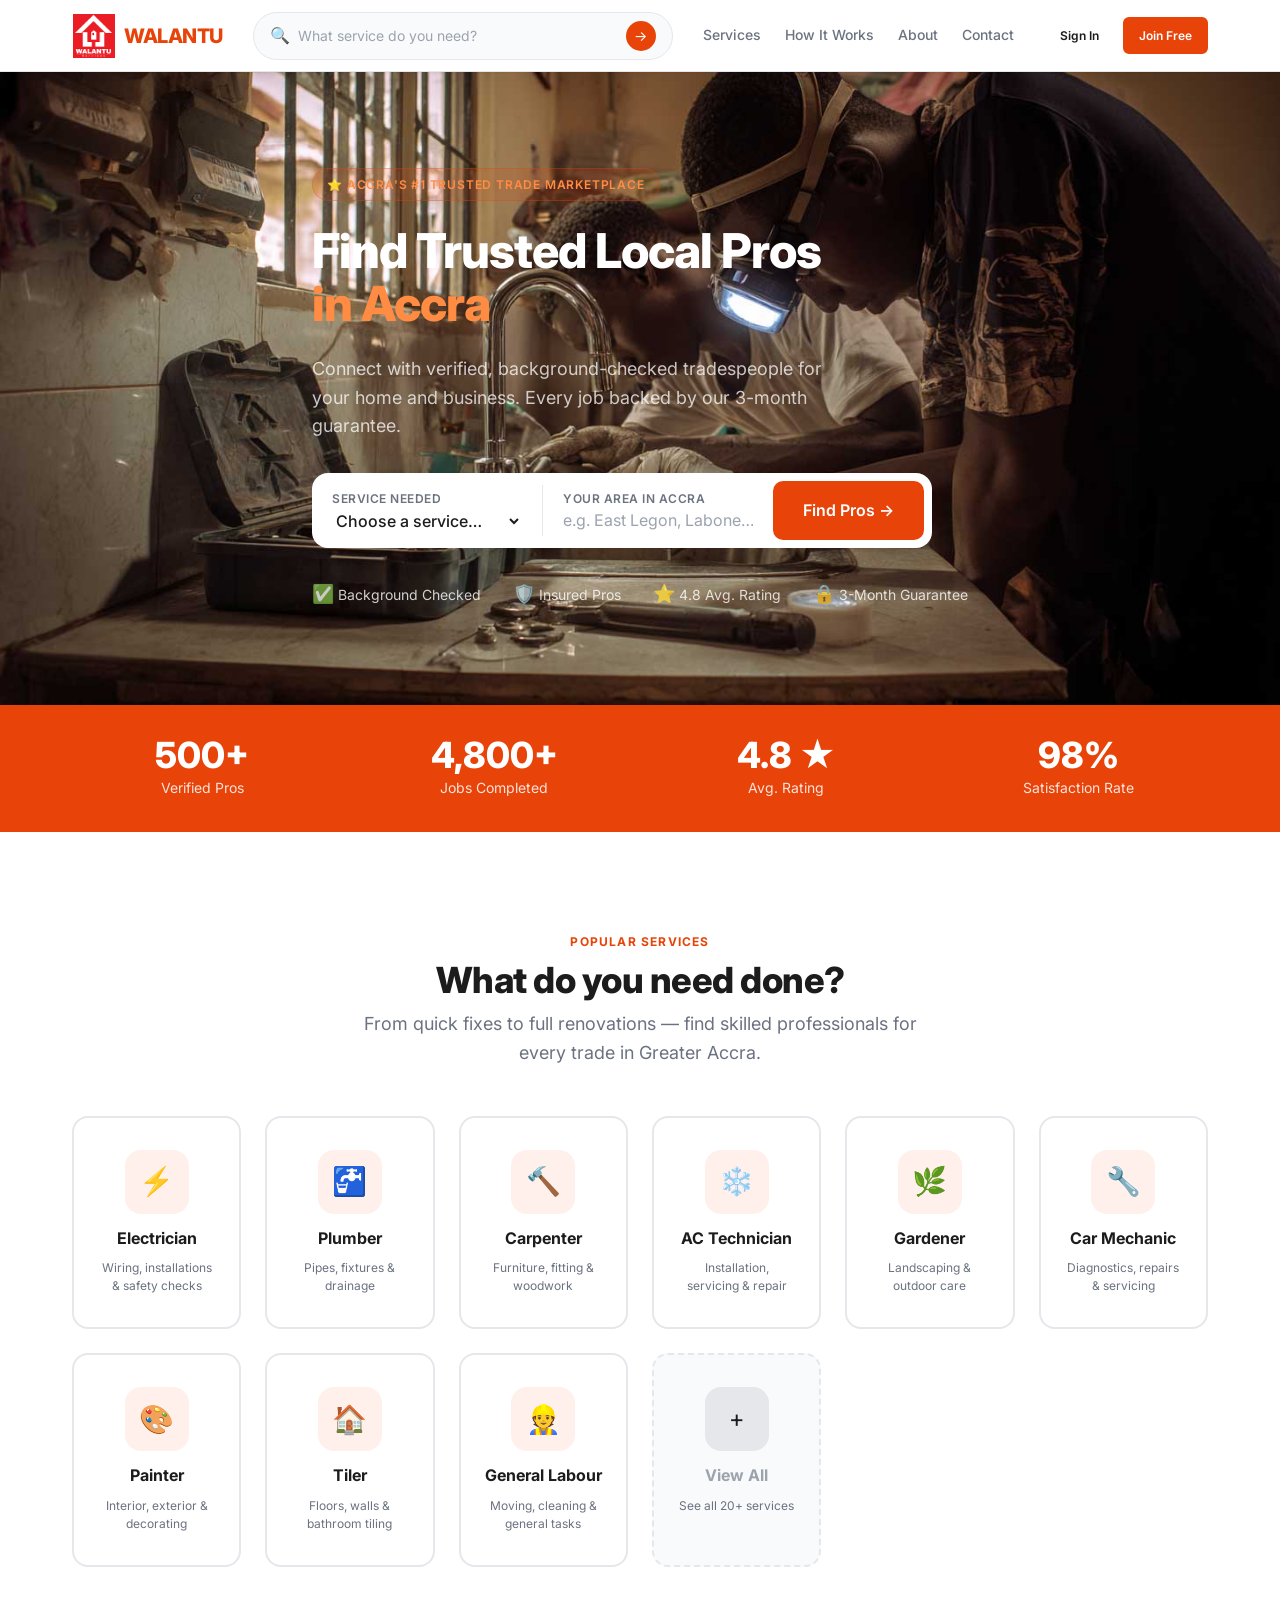
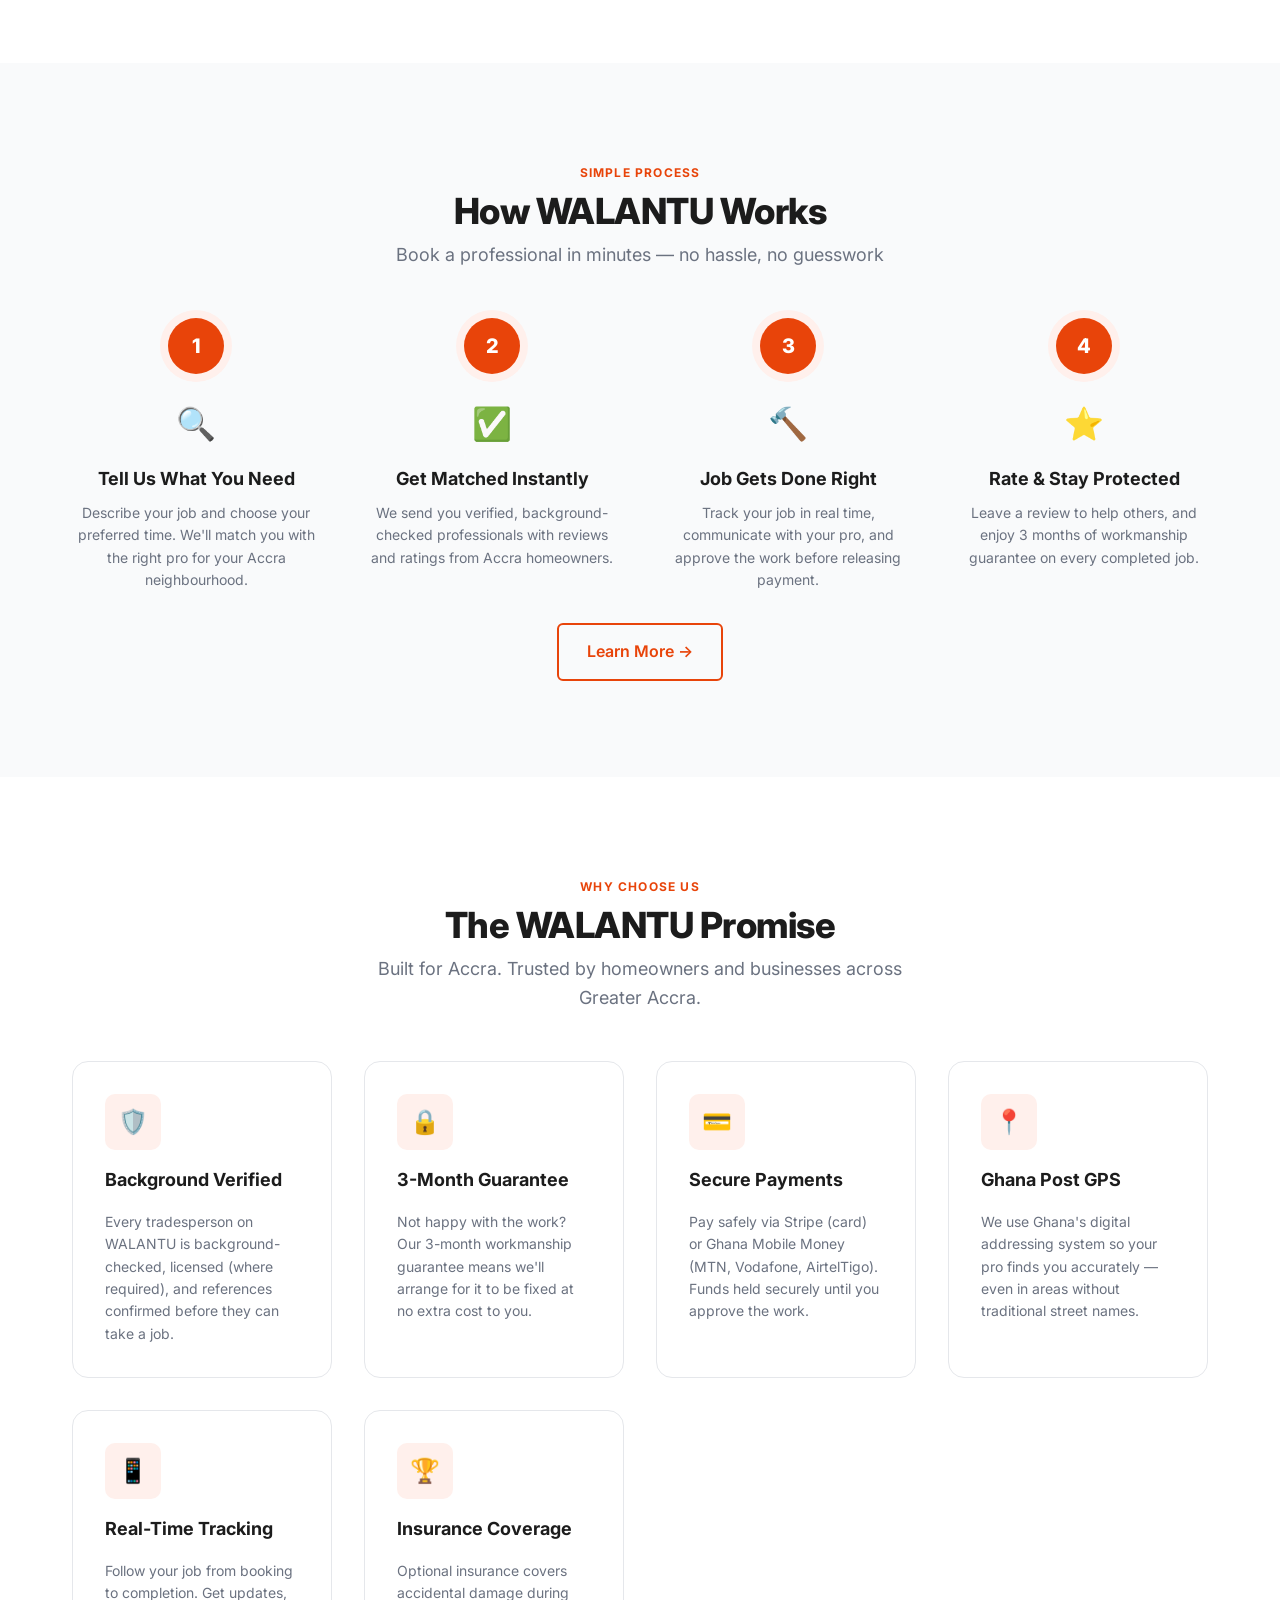
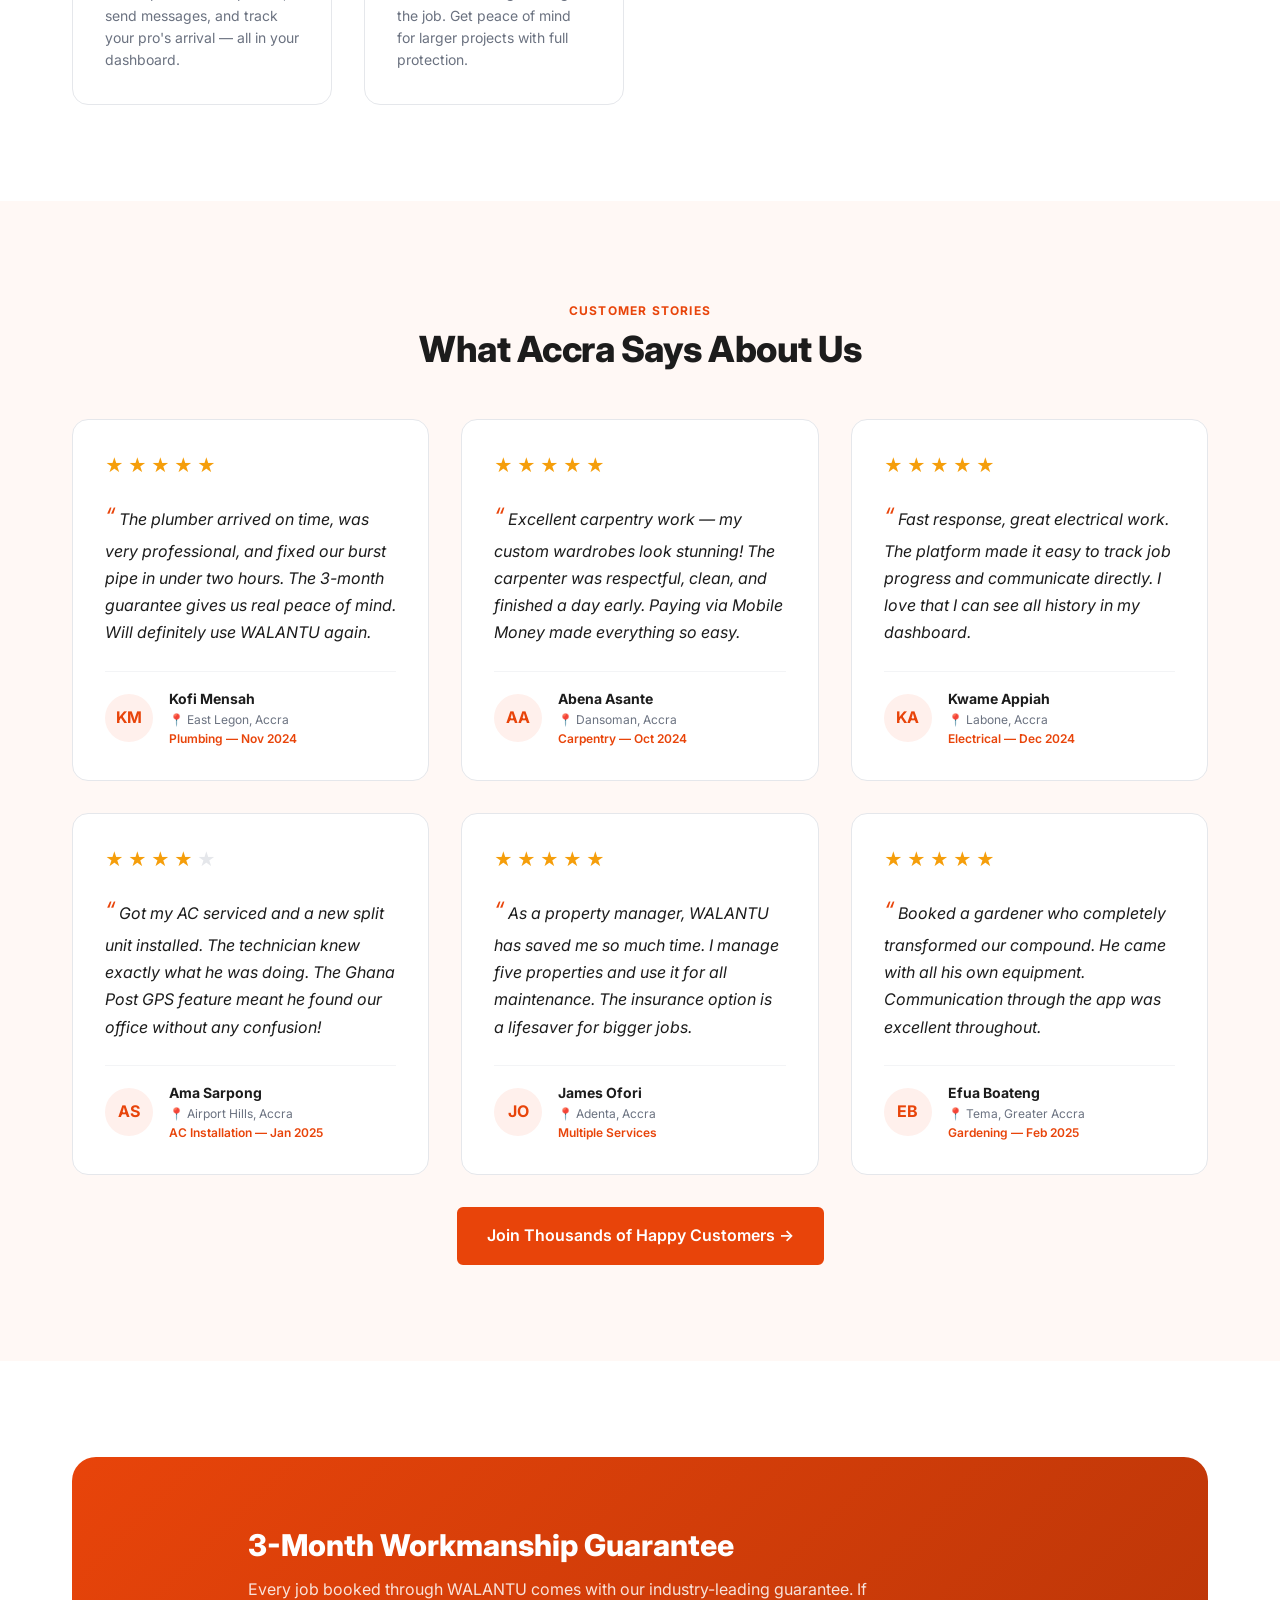
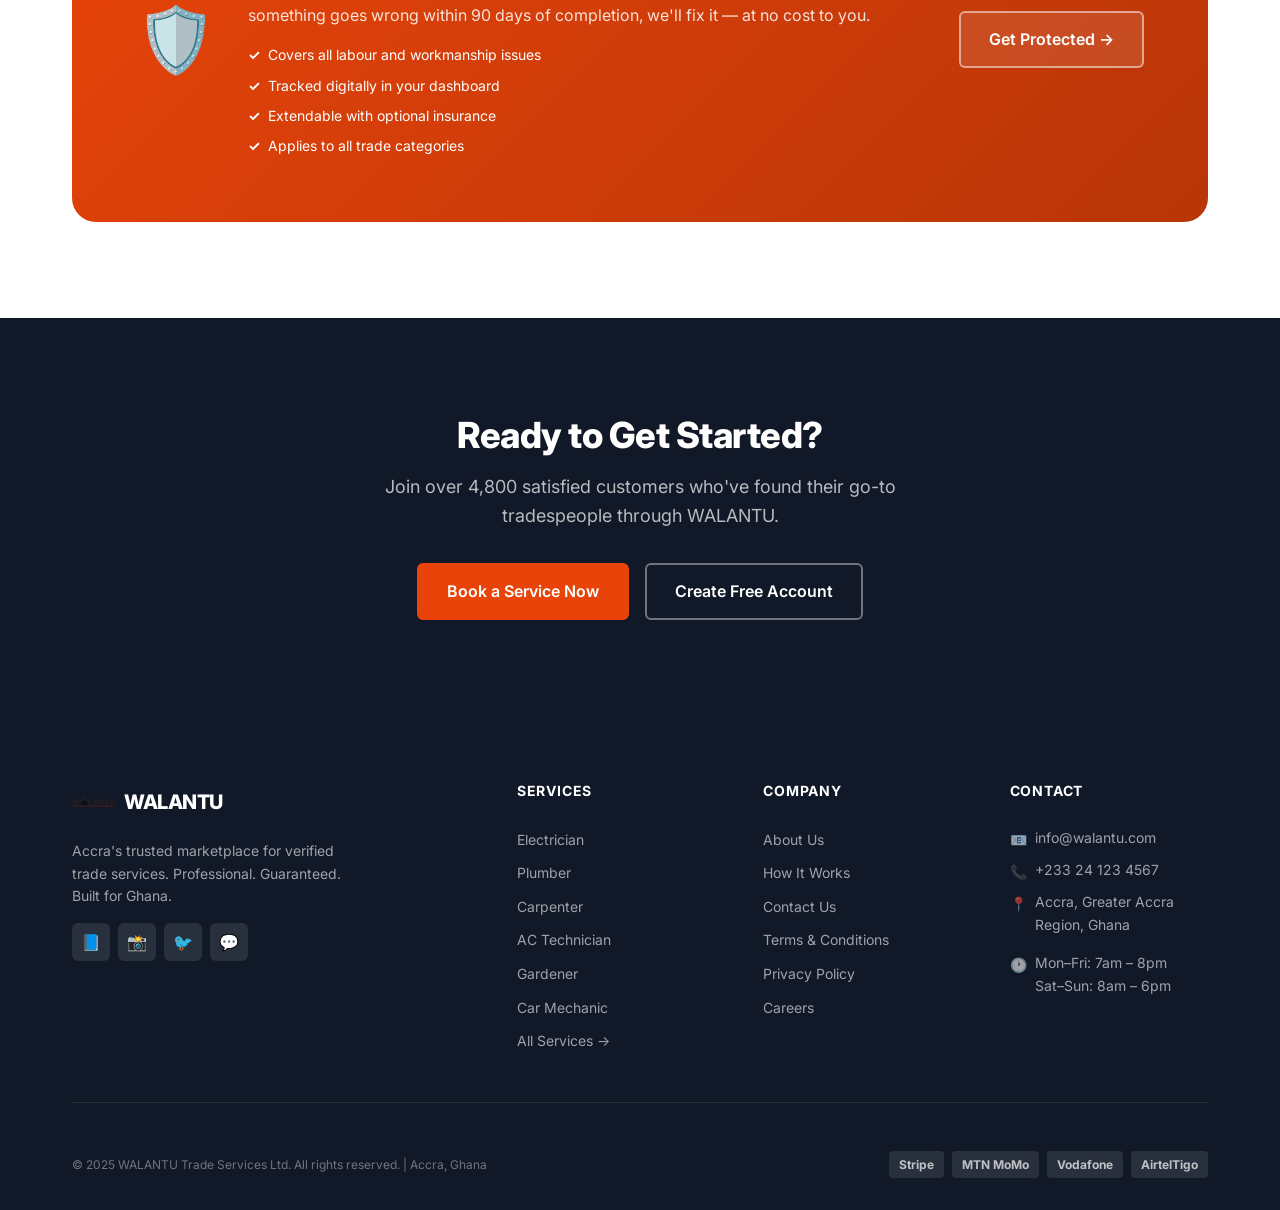
==== commit 9061b7e5: "Add CRM system, Parts & Orders page, dummy auth, and image updates - New CRM single-page app (crm.ht" ====
--- a/index.html
+++ b/index.html
@@ -5,6 +5,7 @@
     <meta name="viewport" content="width=device-width, initial-scale=1.0">
     <meta name="description" content="WALANTU — Accra's trusted marketplace for verified tradespeople. Find electricians, plumbers, carpenters, AC technicians and more. Backed by a 3-month work guarantee.">
     <title>WALANTU | Find Trusted Trade Services in Accra, Ghana</title>
+    <link rel="icon" href="images/logoBlk.png" type="image/png">
     <link rel="stylesheet" href="css/style.css">
     <link rel="preconnect" href="https://fonts.googleapis.com">
     <link rel="preconnect" href="https://fonts.gstatic.com" crossorigin>
@@ -17,7 +18,7 @@
     <header class="header" role="banner">
         <div class="container header-container">
             <a href="index.html" class="logo" aria-label="WALANTU Home">
-                <img src="images/logoFull.png" alt="WALANTU" width="44" height="44" onerror="this.style.display='none'">
+                <img src="images/walantu-logo.jpg" alt="WALANTU" width="44" height="44" onerror="this.style.display='none'">
                 <span class="logo-text">WALANTU</span>
             </a>
 
--- a/css/style.css
+++ b/css/style.css
@@ -330,7 +330,7 @@
 .hero {
     padding-top: var(--header-height);
     position: relative;
-    background: linear-gradient(135deg, #1C1C1C 0%, #2D1810 50%, #1C1C1C 100%);
+    background: #1C1C1C;
     min-height: 580px;
     display: flex;
     align-items: center;
@@ -340,21 +340,13 @@
 .hero-bg {
     position: absolute;
     inset: 0;
-    background-image: url('images/workmen-banner-1.jpg');
+    background-image: url('../images/workers-1.jpg');
     background-size: cover;
     background-position: center 30%;
-    opacity: 0.3;
 }
 
 .hero-overlay {
-    position: absolute;
-    inset: 0;
-    background: linear-gradient(
-        90deg,
-        rgba(28,28,28,0.85) 0%,
-        rgba(28,28,28,0.5) 60%,
-        rgba(28,28,28,0.2) 100%
-    );
+    /* no overlay */
 }
 
 .hero-content {
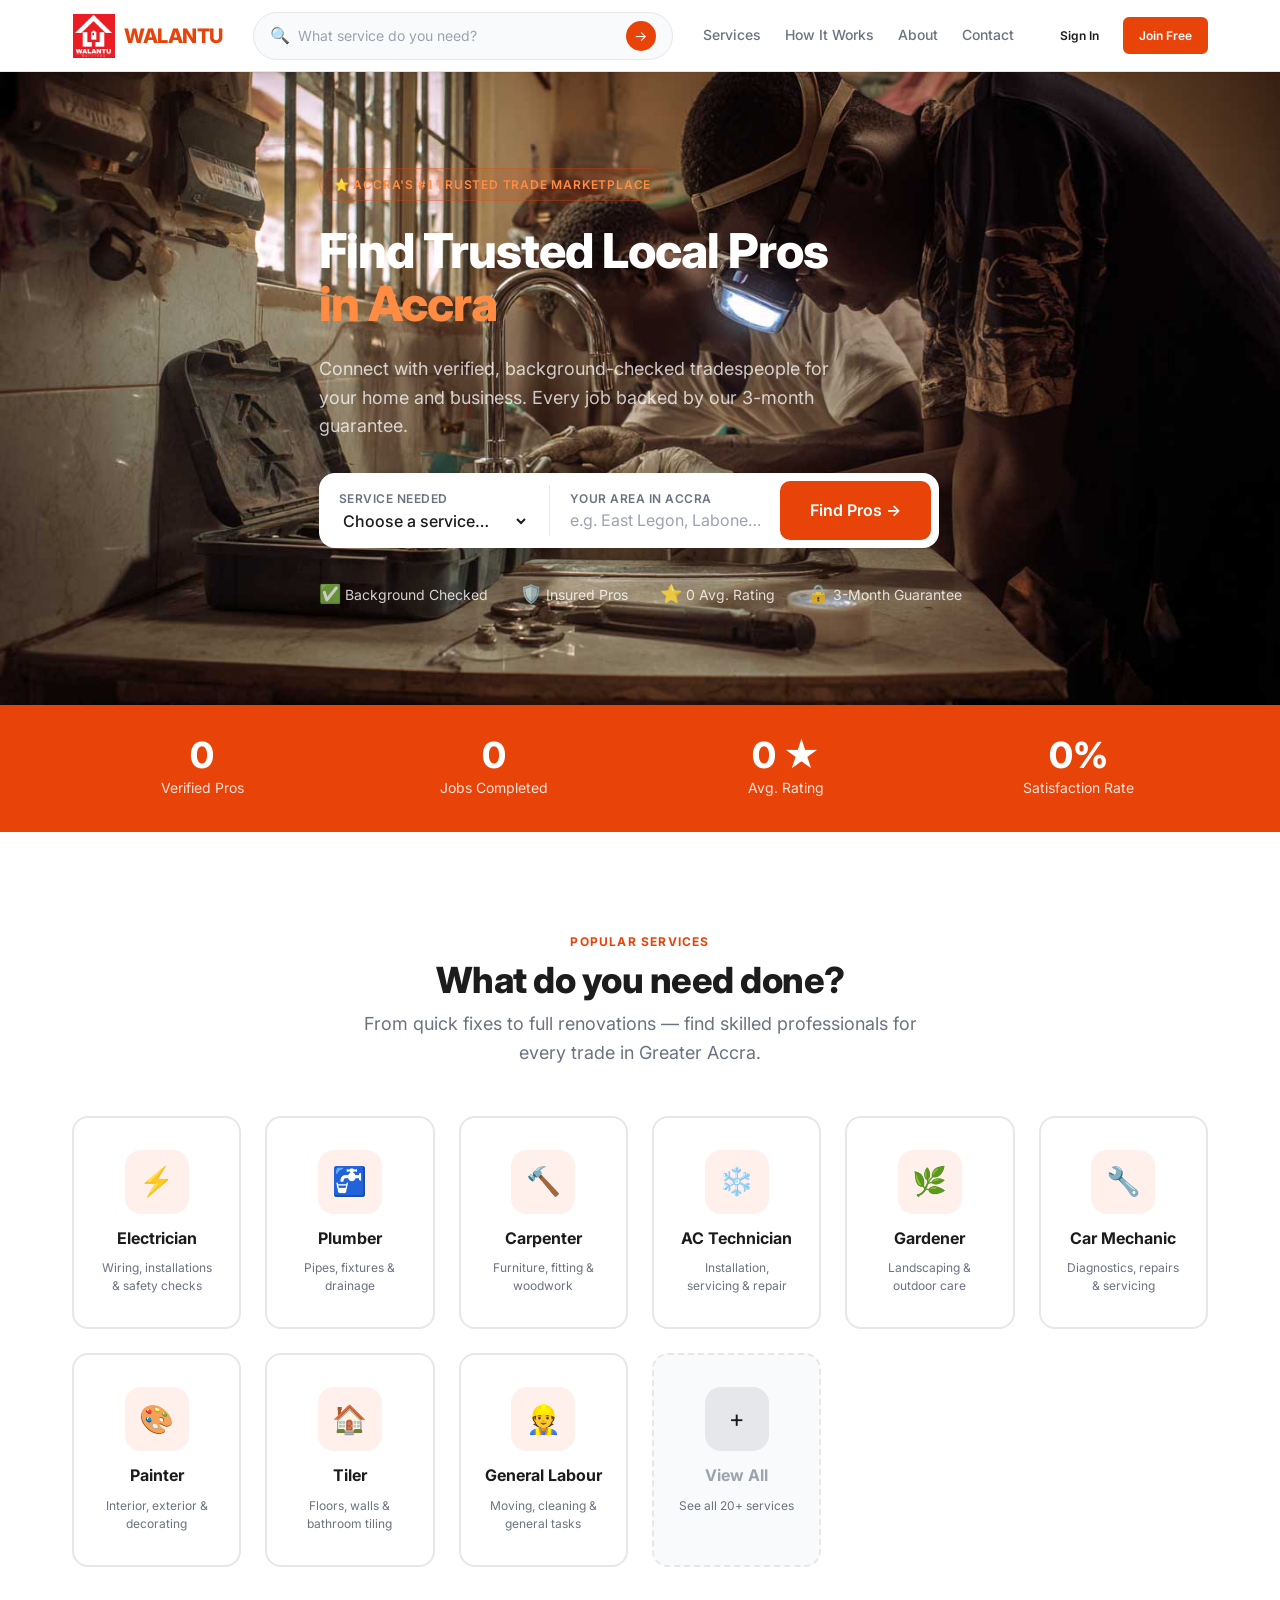
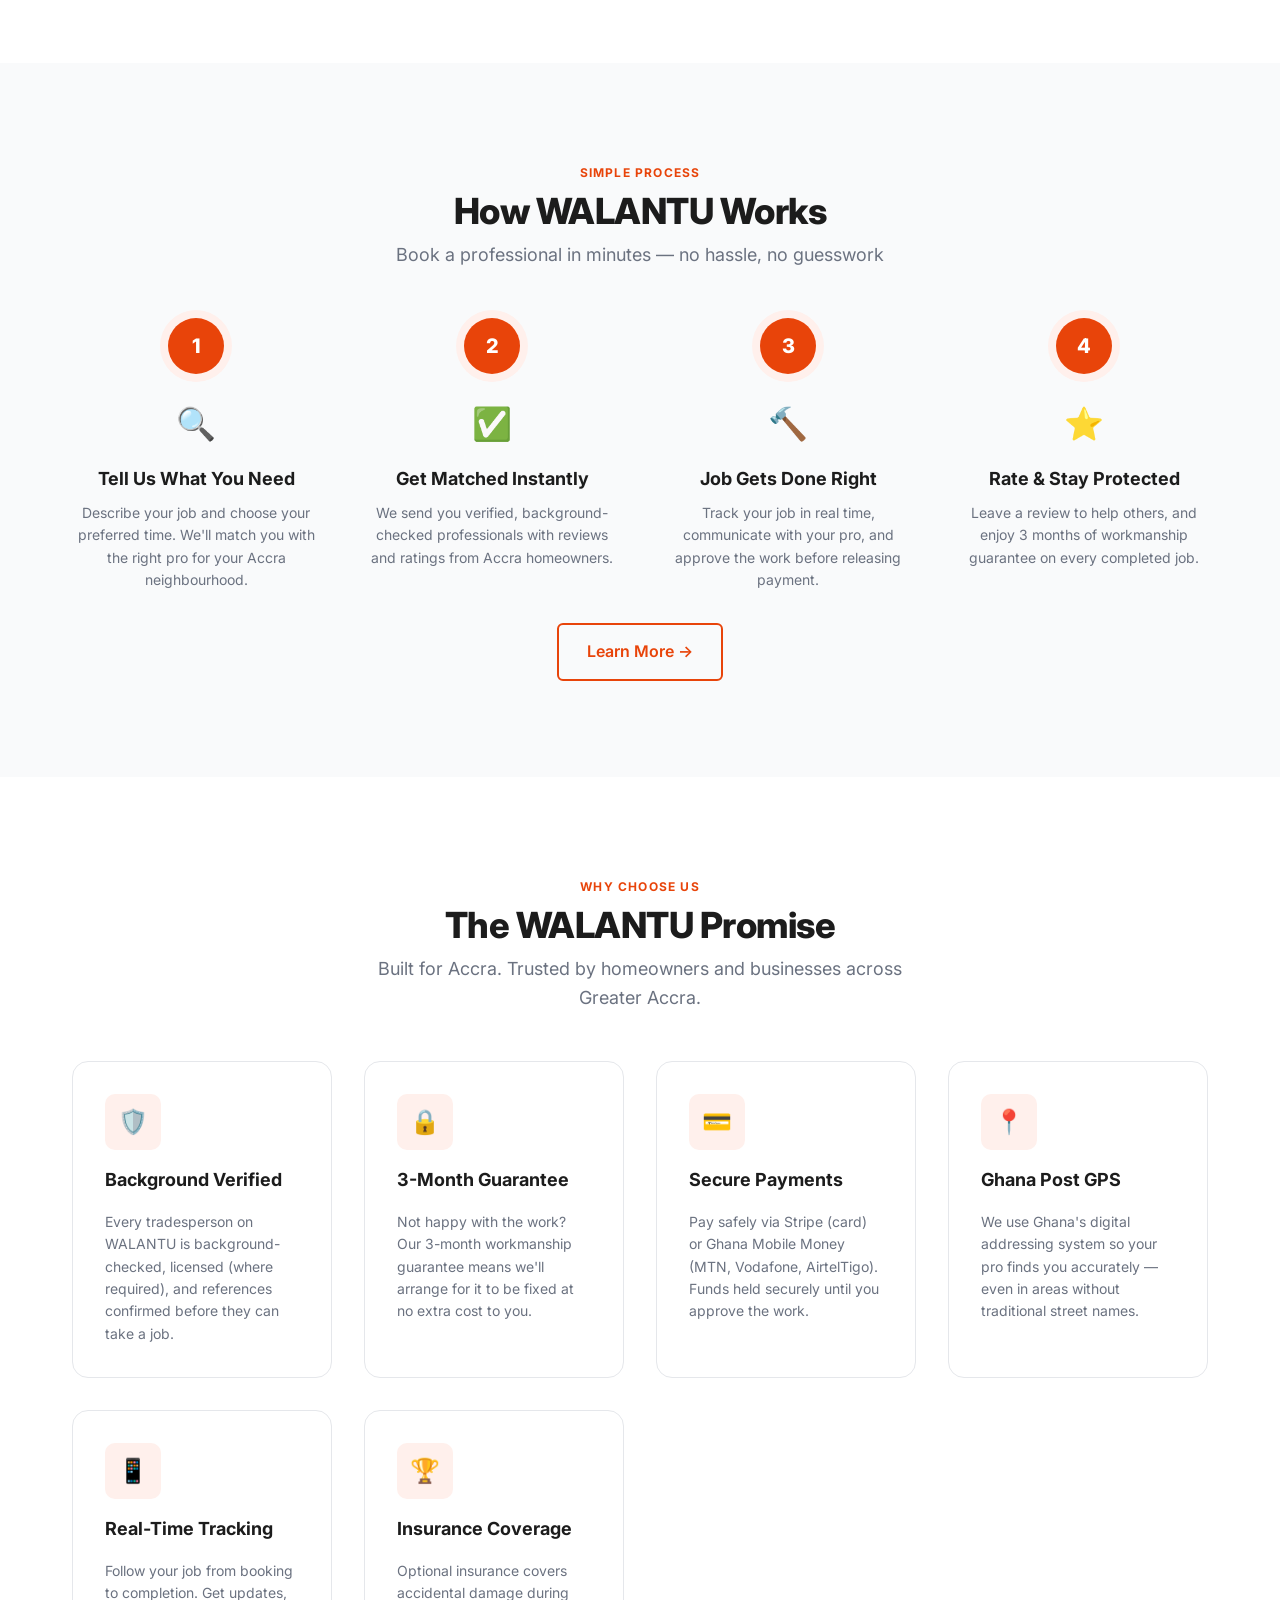
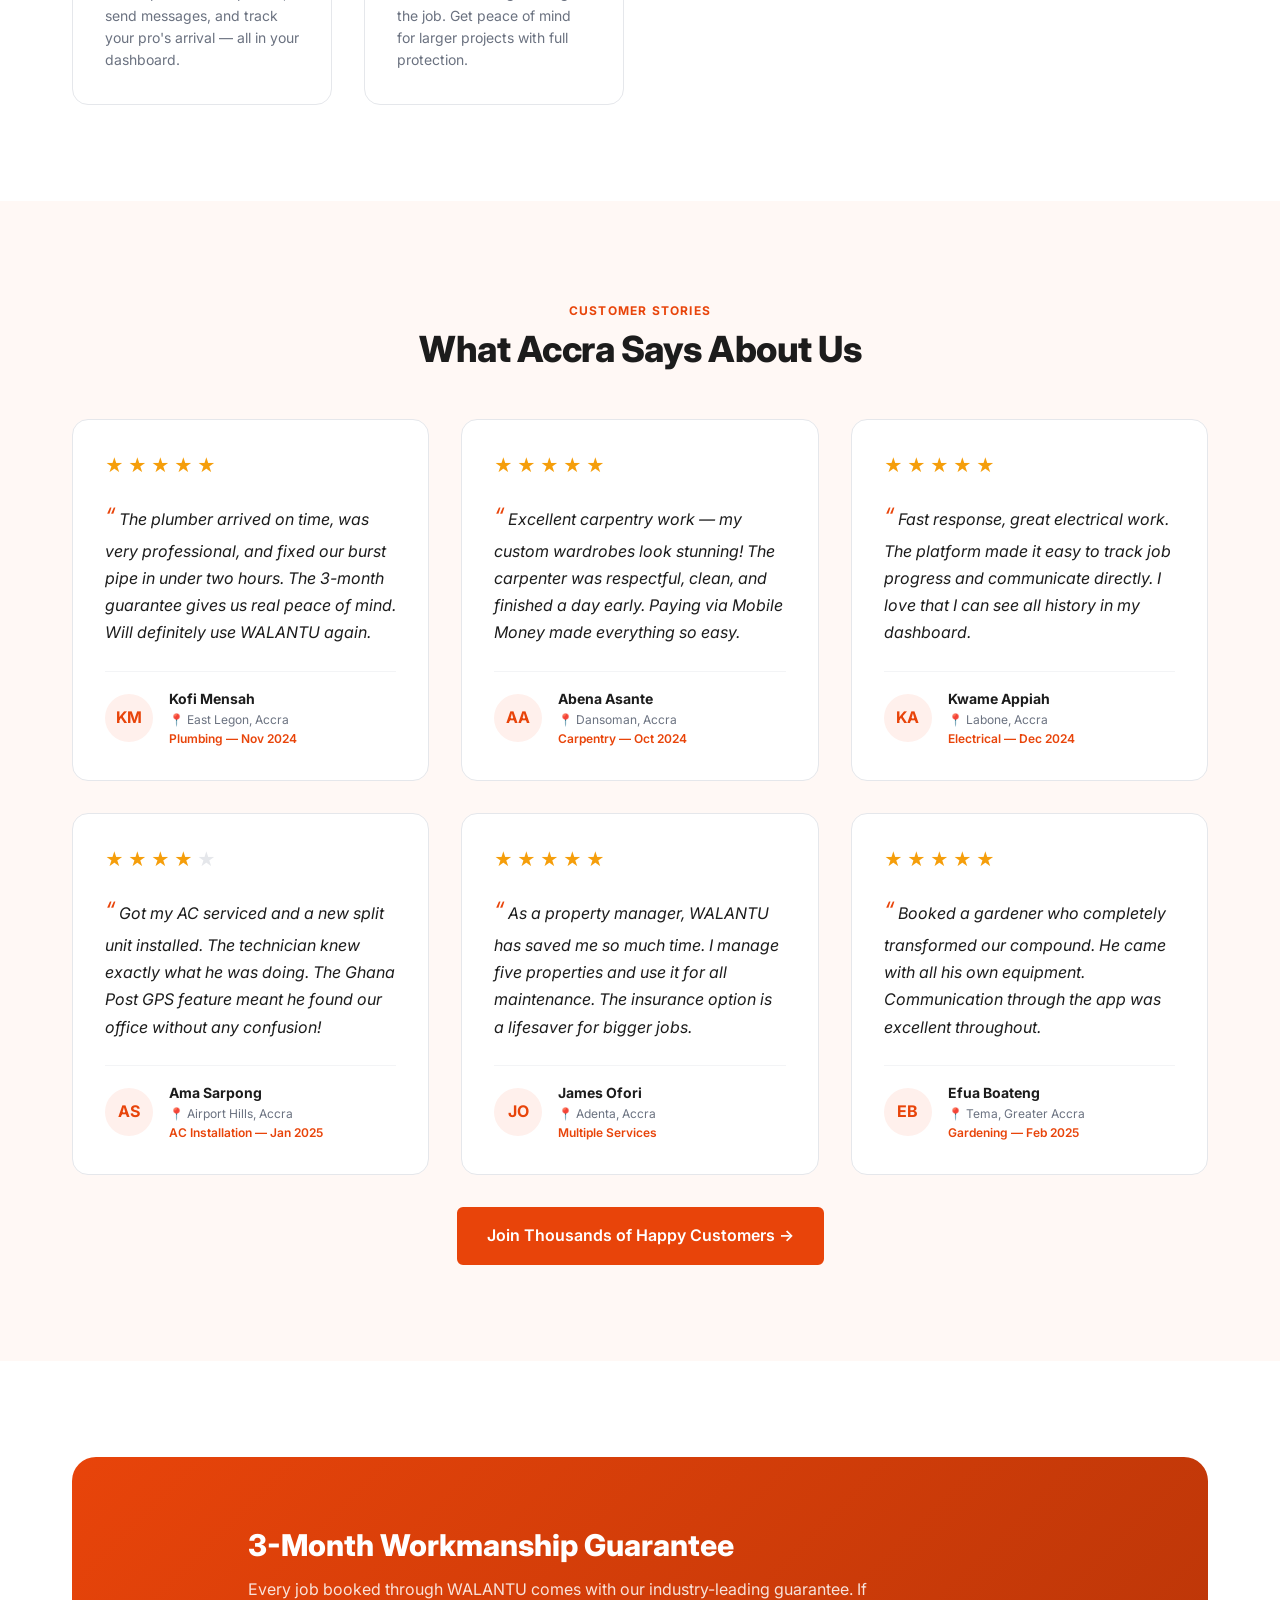
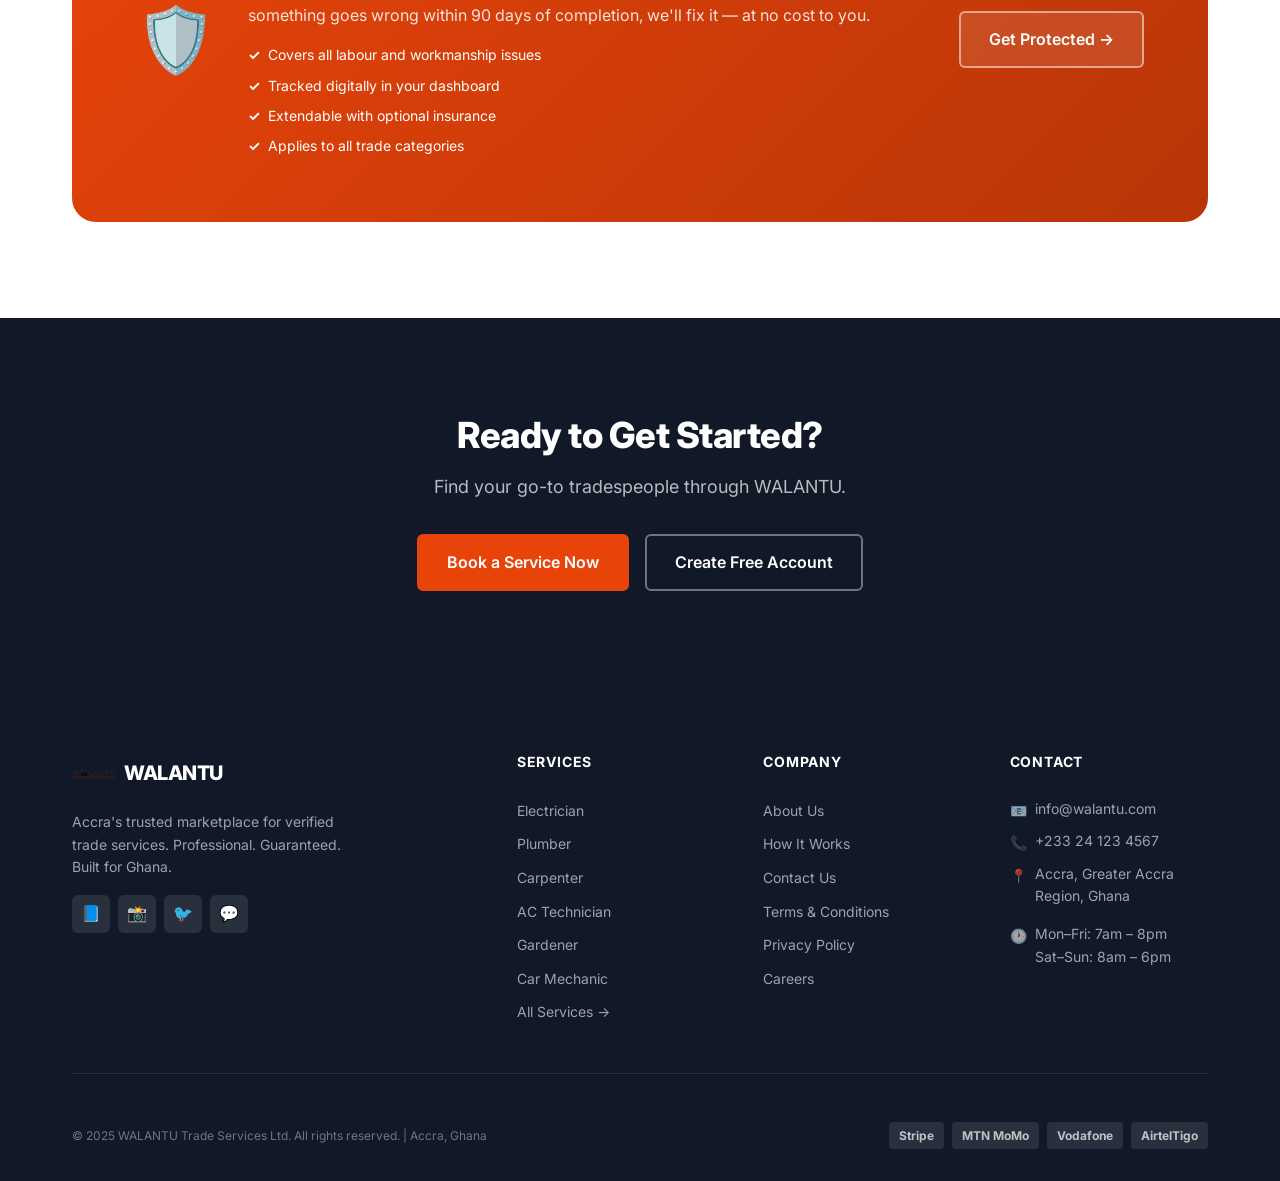
==== commit 75ff4304: "Zero out all stats across site and CRM mock data Made-with: Cursor" ====
--- a/index.html
+++ b/index.html
@@ -104,7 +104,7 @@
                         </div>
                         <div class="hero-trust-item">
                             <span class="icon">⭐</span>
-                            4.8 Avg. Rating
+                            0 Avg. Rating
                         </div>
                         <div class="hero-trust-item">
                             <span class="icon">🔒</span>
@@ -119,20 +119,20 @@
         <div class="stats-strip" aria-label="Walantu statistics">
             <div class="container">
                 <div class="stats-grid">
-                    <div class="stat-item" role="img" aria-label="500 plus verified pros">
-                        <div class="stat-item-number">500+</div>
+                    <div class="stat-item" role="img" aria-label="0 verified pros">
+                        <div class="stat-item-number">0</div>
                         <div class="stat-item-label">Verified Pros</div>
                     </div>
-                    <div class="stat-item" role="img" aria-label="4800 plus jobs completed">
-                        <div class="stat-item-number">4,800+</div>
+                    <div class="stat-item" role="img" aria-label="0 jobs completed">
+                        <div class="stat-item-number">0</div>
                         <div class="stat-item-label">Jobs Completed</div>
                     </div>
-                    <div class="stat-item" role="img" aria-label="4.8 average star rating">
-                        <div class="stat-item-number">4.8 ★</div>
+                    <div class="stat-item" role="img" aria-label="0 average star rating">
+                        <div class="stat-item-number">0 ★</div>
                         <div class="stat-item-label">Avg. Rating</div>
                     </div>
-                    <div class="stat-item" role="img" aria-label="98 percent satisfaction rate">
-                        <div class="stat-item-number">98%</div>
+                    <div class="stat-item" role="img" aria-label="0 percent satisfaction rate">
+                        <div class="stat-item-number">0%</div>
                         <div class="stat-item-label">Satisfaction Rate</div>
                     </div>
                 </div>
@@ -473,7 +473,7 @@
                     Ready to Get Started?
                 </h2>
                 <p class="section-subtitle" style="color:rgba(255,255,255,0.7); margin:0 auto var(--space-xl)">
-                    Join over 4,800 satisfied customers who've found their go-to tradespeople through WALANTU.
+                    Find your go-to tradespeople through WALANTU.
                 </p>
                 <div class="d-flex gap-md" style="justify-content:center; flex-wrap:wrap">
                     <a href="booking.html" class="btn btn-primary btn-lg">Book a Service Now</a>
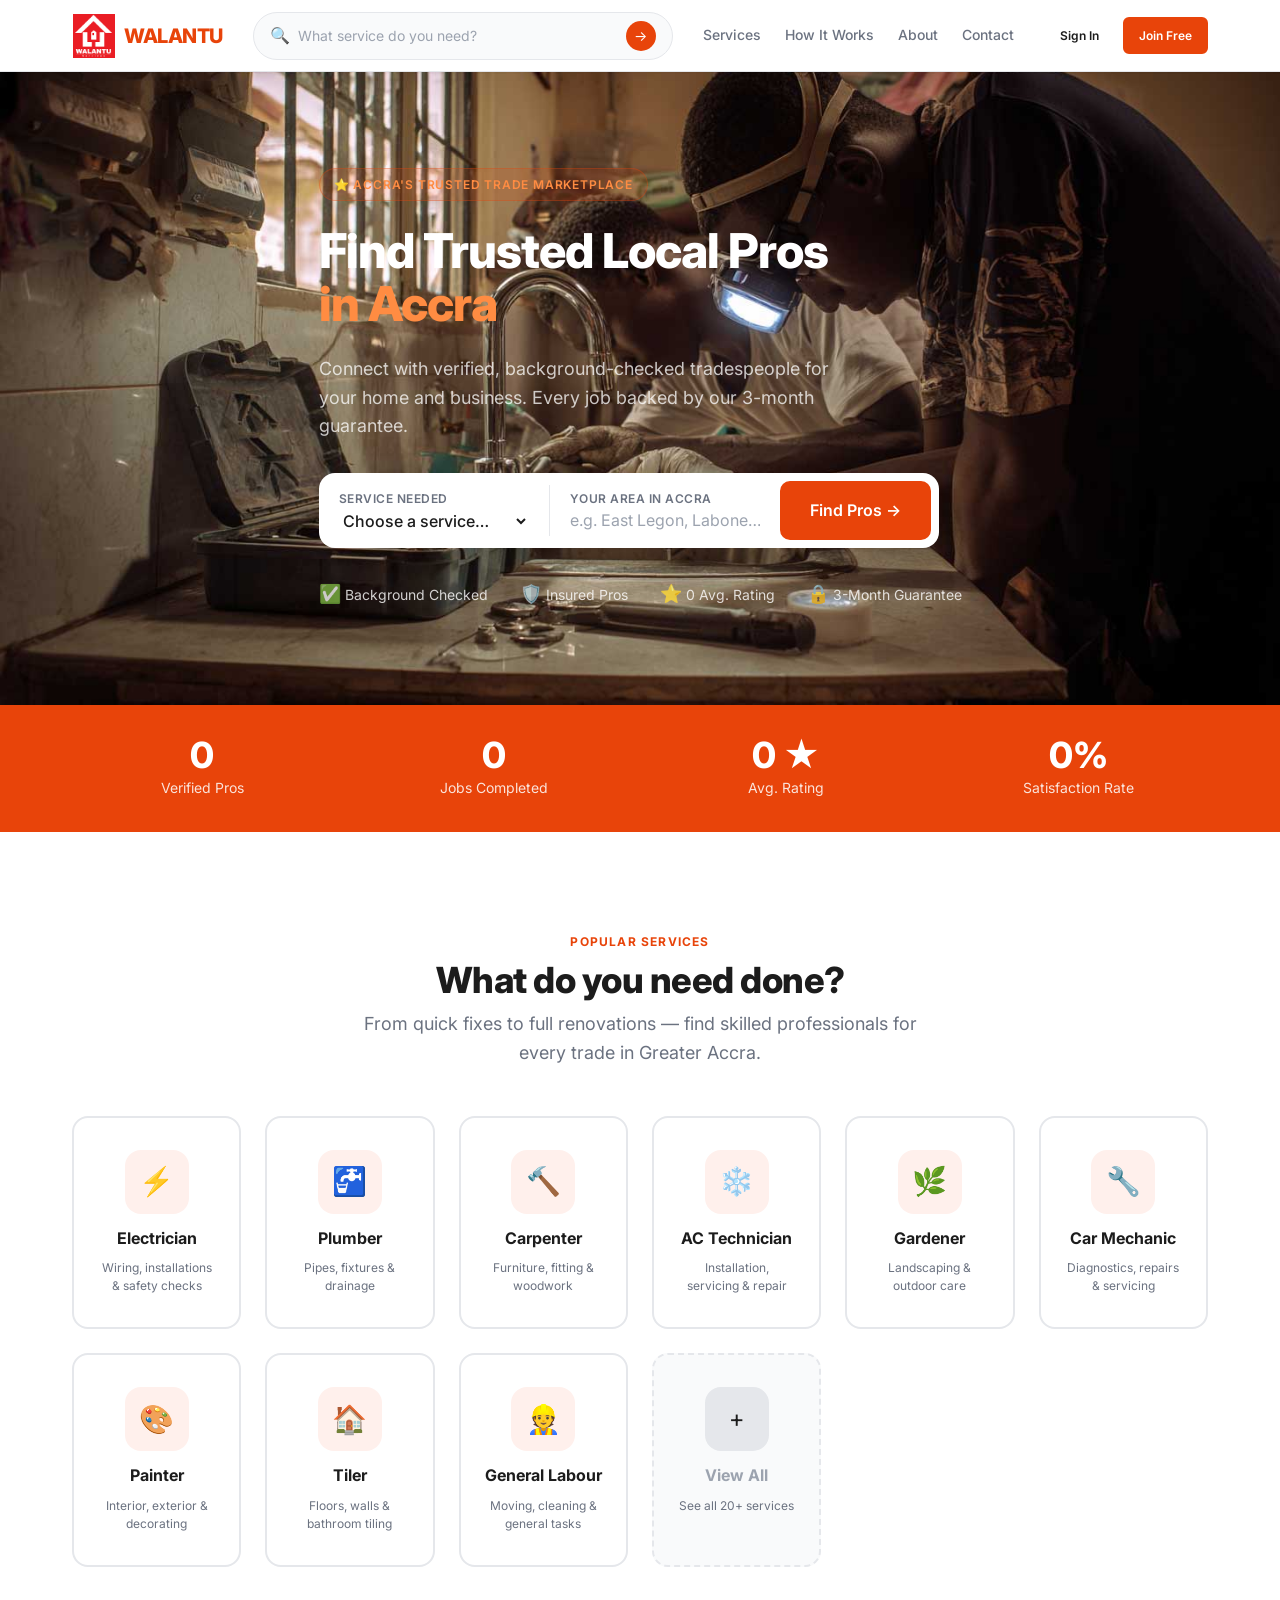
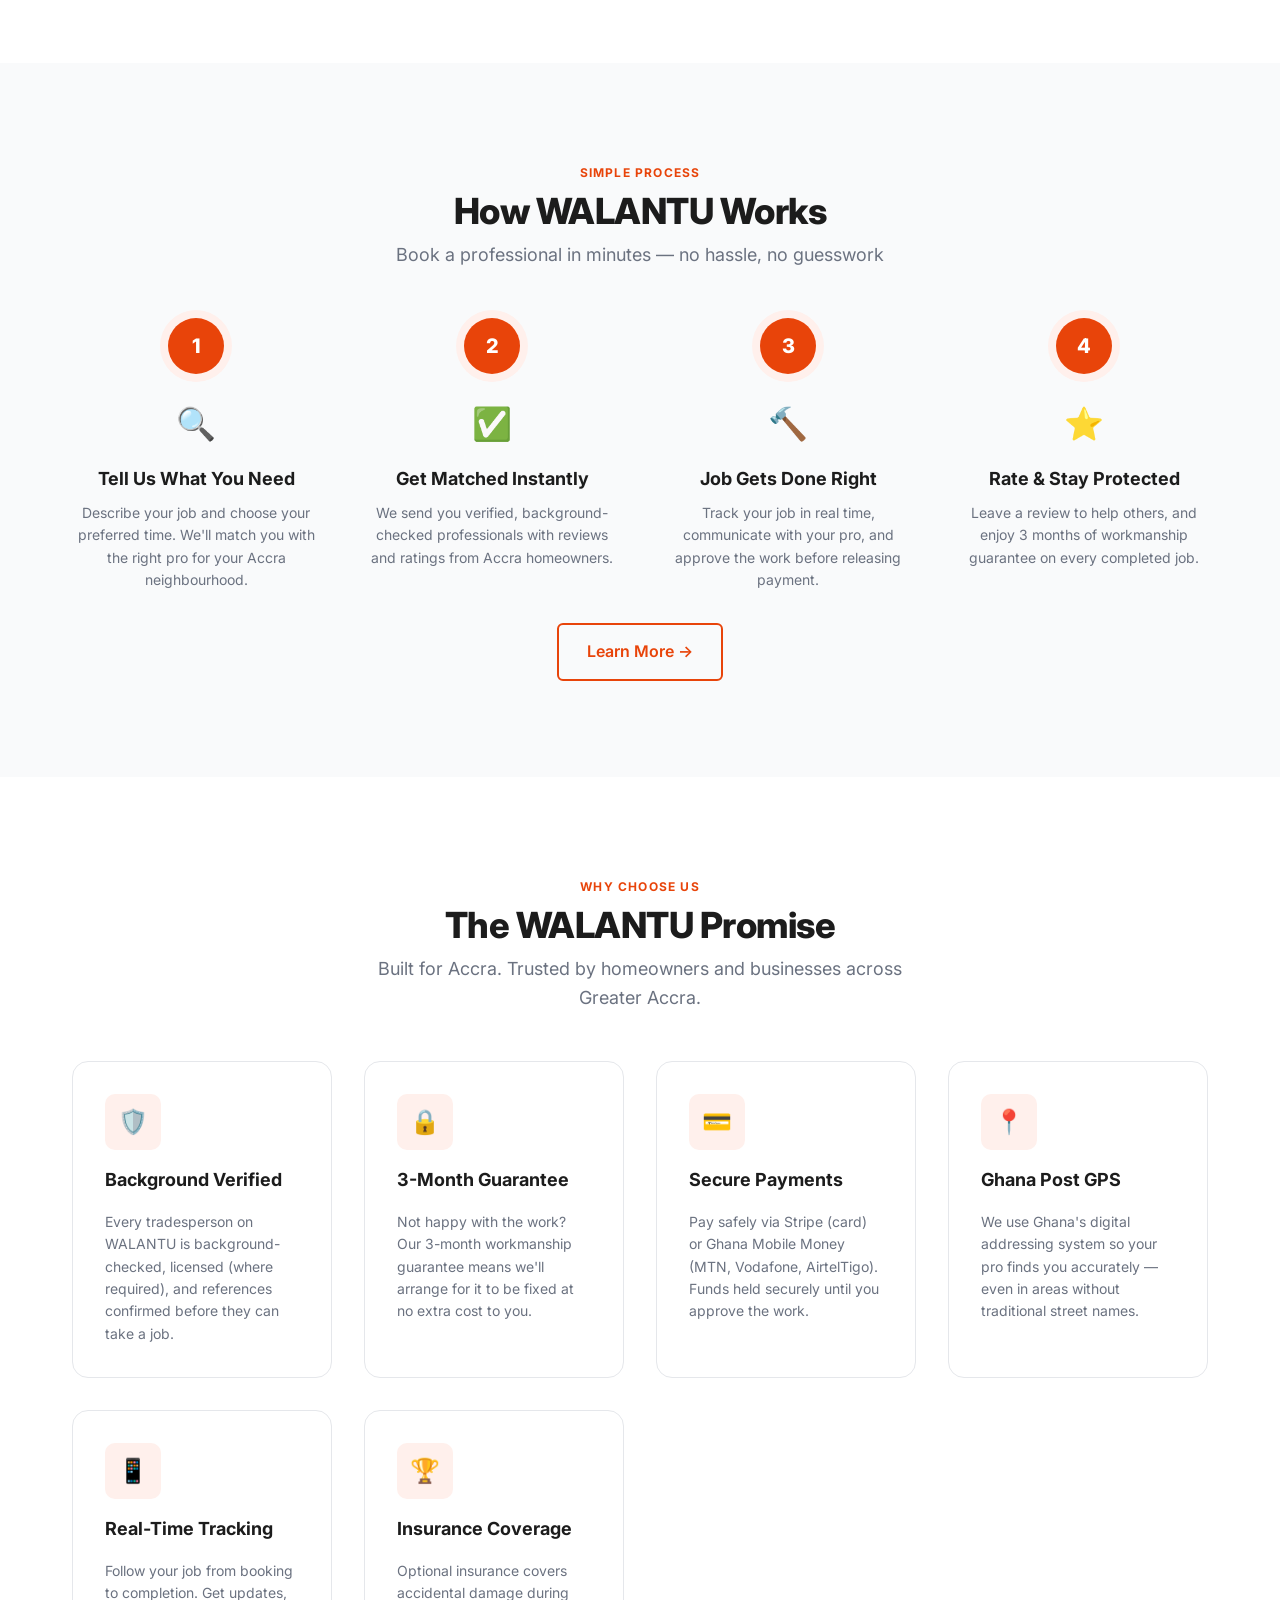
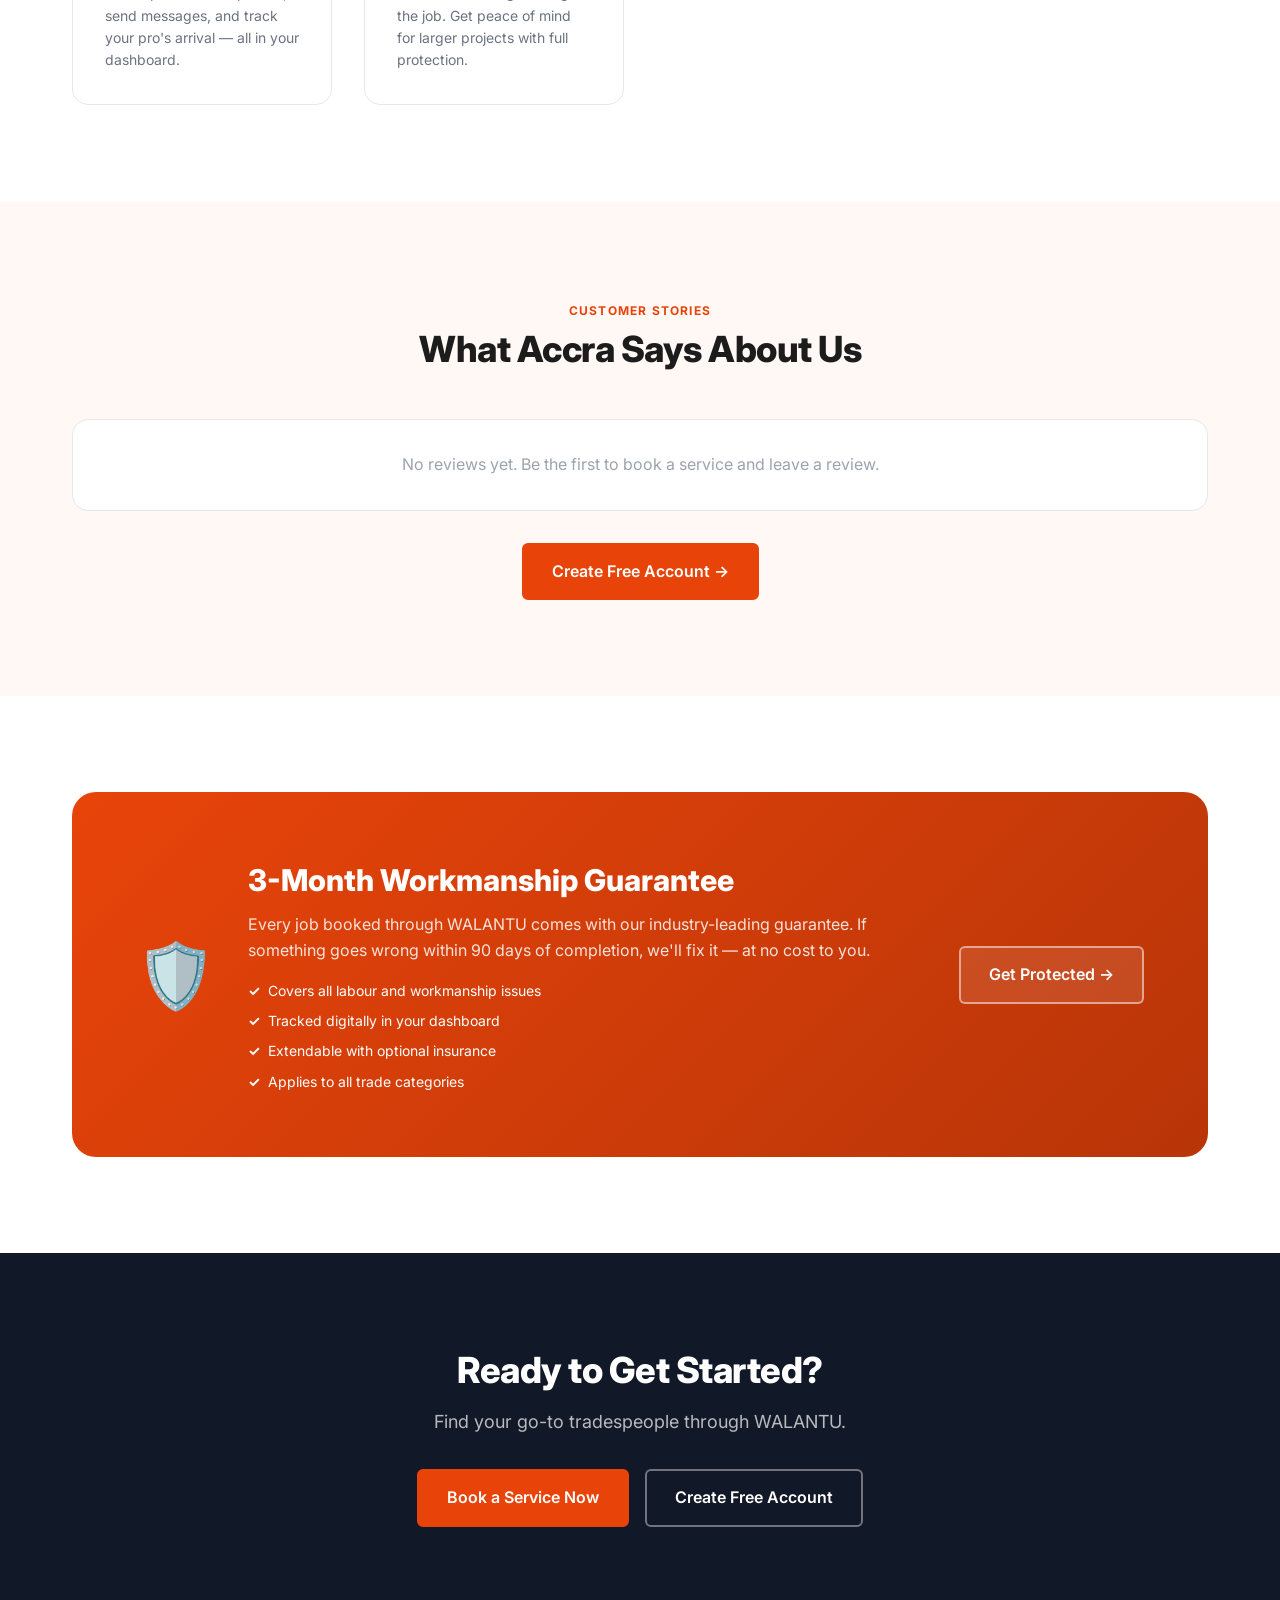
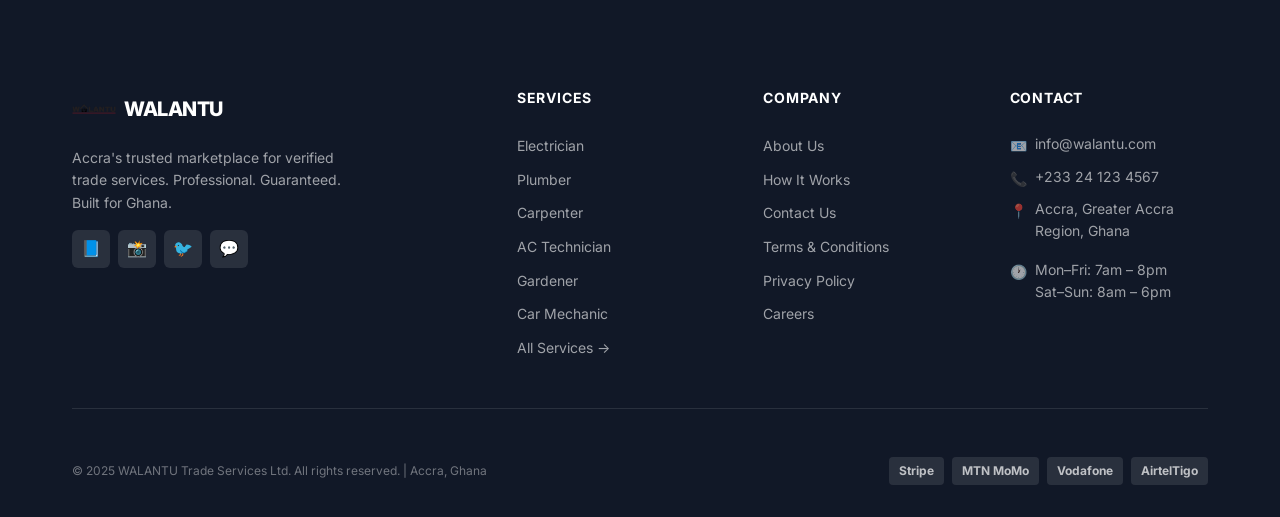
==== commit 3df81231: "Zero out landing page mock data: remove fake testimonials, neutral copy Made-with: Cursor" ====
--- a/index.html
+++ b/index.html
@@ -58,7 +58,7 @@
                 <div class="hero-content">
                     <div class="hero-badge">
                         <span class="icon">⭐</span>
-                        Accra's #1 Trusted Trade Marketplace
+                        Accra's Trusted Trade Marketplace
                     </div>
                     <h1 id="hero-heading" class="hero-title">
                         Find Trusted Local Pros<br><span>in Accra</span>
@@ -319,125 +319,13 @@
                 </div>
 
                 <div class="testimonials-grid" role="list">
-
-                    <article class="testimonial-card" role="listitem">
-                        <div class="testimonial-stars" aria-label="5 star rating">
-                            <span class="testimonial-star">★</span><span class="testimonial-star">★</span>
-                            <span class="testimonial-star">★</span><span class="testimonial-star">★</span>
-                            <span class="testimonial-star">★</span>
-                        </div>
-                        <blockquote class="testimonial-content">
-                            The plumber arrived on time, was very professional, and fixed our burst pipe in under two hours. The 3-month guarantee gives us real peace of mind. Will definitely use WALANTU again.
-                        </blockquote>
-                        <div class="testimonial-author">
-                            <div class="author-avatar" aria-hidden="true">KM</div>
-                            <div>
-                                <div class="author-name">Kofi Mensah</div>
-                                <div class="author-location">📍 East Legon, Accra</div>
-                                <div class="author-service">Plumbing — Nov 2024</div>
-                            </div>
-                        </div>
+                    <article class="testimonial-card testimonial-empty" role="listitem">
+                        <p class="testimonial-empty-text">No reviews yet. Be the first to book a service and leave a review.</p>
                     </article>
-
-                    <article class="testimonial-card" role="listitem">
-                        <div class="testimonial-stars" aria-label="5 star rating">
-                            <span class="testimonial-star">★</span><span class="testimonial-star">★</span>
-                            <span class="testimonial-star">★</span><span class="testimonial-star">★</span>
-                            <span class="testimonial-star">★</span>
-                        </div>
-                        <blockquote class="testimonial-content">
-                            Excellent carpentry work — my custom wardrobes look stunning! The carpenter was respectful, clean, and finished a day early. Paying via Mobile Money made everything so easy.
-                        </blockquote>
-                        <div class="testimonial-author">
-                            <div class="author-avatar" aria-hidden="true">AA</div>
-                            <div>
-                                <div class="author-name">Abena Asante</div>
-                                <div class="author-location">📍 Dansoman, Accra</div>
-                                <div class="author-service">Carpentry — Oct 2024</div>
-                            </div>
-                        </div>
-                    </article>
-
-                    <article class="testimonial-card" role="listitem">
-                        <div class="testimonial-stars" aria-label="5 star rating">
-                            <span class="testimonial-star">★</span><span class="testimonial-star">★</span>
-                            <span class="testimonial-star">★</span><span class="testimonial-star">★</span>
-                            <span class="testimonial-star">★</span>
-                        </div>
-                        <blockquote class="testimonial-content">
-                            Fast response, great electrical work. The platform made it easy to track job progress and communicate directly. I love that I can see all history in my dashboard.
-                        </blockquote>
-                        <div class="testimonial-author">
-                            <div class="author-avatar" aria-hidden="true">KA</div>
-                            <div>
-                                <div class="author-name">Kwame Appiah</div>
-                                <div class="author-location">📍 Labone, Accra</div>
-                                <div class="author-service">Electrical — Dec 2024</div>
-                            </div>
-                        </div>
-                    </article>
-
-                    <article class="testimonial-card" role="listitem">
-                        <div class="testimonial-stars" aria-label="4 star rating">
-                            <span class="testimonial-star">★</span><span class="testimonial-star">★</span>
-                            <span class="testimonial-star">★</span><span class="testimonial-star">★</span>
-                            <span class="testimonial-star" style="color:var(--border)">★</span>
-                        </div>
-                        <blockquote class="testimonial-content">
-                            Got my AC serviced and a new split unit installed. The technician knew exactly what he was doing. The Ghana Post GPS feature meant he found our office without any confusion!
-                        </blockquote>
-                        <div class="testimonial-author">
-                            <div class="author-avatar" aria-hidden="true">AS</div>
-                            <div>
-                                <div class="author-name">Ama Sarpong</div>
-                                <div class="author-location">📍 Airport Hills, Accra</div>
-                                <div class="author-service">AC Installation — Jan 2025</div>
-                            </div>
-                        </div>
-                    </article>
-
-                    <article class="testimonial-card" role="listitem">
-                        <div class="testimonial-stars" aria-label="5 star rating">
-                            <span class="testimonial-star">★</span><span class="testimonial-star">★</span>
-                            <span class="testimonial-star">★</span><span class="testimonial-star">★</span>
-                            <span class="testimonial-star">★</span>
-                        </div>
-                        <blockquote class="testimonial-content">
-                            As a property manager, WALANTU has saved me so much time. I manage five properties and use it for all maintenance. The insurance option is a lifesaver for bigger jobs.
-                        </blockquote>
-                        <div class="testimonial-author">
-                            <div class="author-avatar" aria-hidden="true">JO</div>
-                            <div>
-                                <div class="author-name">James Ofori</div>
-                                <div class="author-location">📍 Adenta, Accra</div>
-                                <div class="author-service">Multiple Services</div>
-                            </div>
-                        </div>
-                    </article>
-
-                    <article class="testimonial-card" role="listitem">
-                        <div class="testimonial-stars" aria-label="5 star rating">
-                            <span class="testimonial-star">★</span><span class="testimonial-star">★</span>
-                            <span class="testimonial-star">★</span><span class="testimonial-star">★</span>
-                            <span class="testimonial-star">★</span>
-                        </div>
-                        <blockquote class="testimonial-content">
-                            Booked a gardener who completely transformed our compound. He came with all his own equipment. Communication through the app was excellent throughout.
-                        </blockquote>
-                        <div class="testimonial-author">
-                            <div class="author-avatar" aria-hidden="true">EB</div>
-                            <div>
-                                <div class="author-name">Efua Boateng</div>
-                                <div class="author-location">📍 Tema, Greater Accra</div>
-                                <div class="author-service">Gardening — Feb 2025</div>
-                            </div>
-                        </div>
-                    </article>
-
                 </div>
 
                 <div class="text-center mt-xl">
-                    <a href="registration.html" class="btn btn-primary btn-lg">Join Thousands of Happy Customers →</a>
+                    <a href="registration.html" class="btn btn-primary btn-lg">Create Free Account →</a>
                 </div>
             </div>
         </section>
--- a/css/style.css
+++ b/css/style.css
@@ -782,6 +782,15 @@
     transition: var(--transition);
 }
 .testimonial-card:hover { box-shadow: var(--shadow-md); border-color: var(--primary-mid); }
+
+.testimonial-empty { justify-content: center; align-items: center; text-align: center; }
+.testimonial-empty .testimonial-empty-text {
+    font-size: var(--font-size-base);
+    color: var(--text-muted);
+    font-style: normal;
+    margin: 0;
+}
+.testimonial-empty .testimonial-empty-text::before { display: none; }
 
 .testimonial-stars { display: flex; gap: 4px; }
 .testimonial-star { color: #F59E0B; font-size: 18px; }
